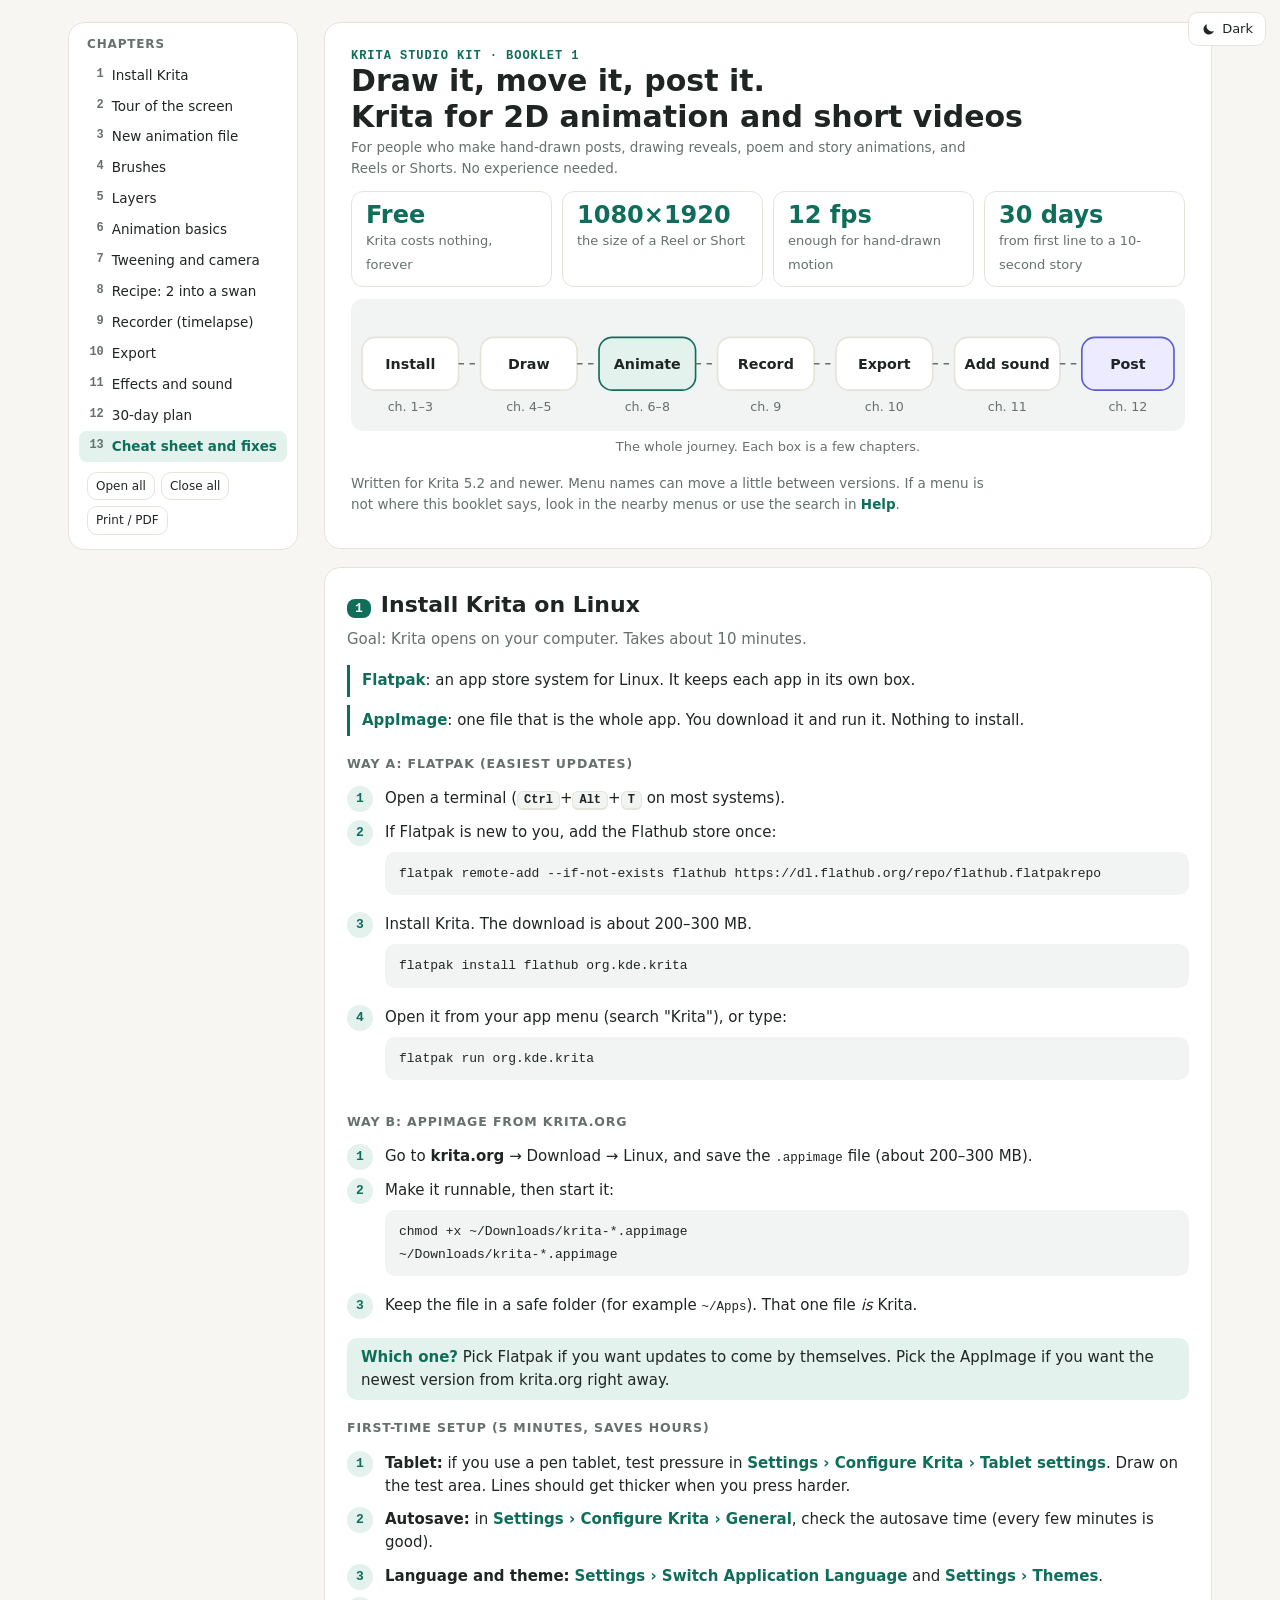
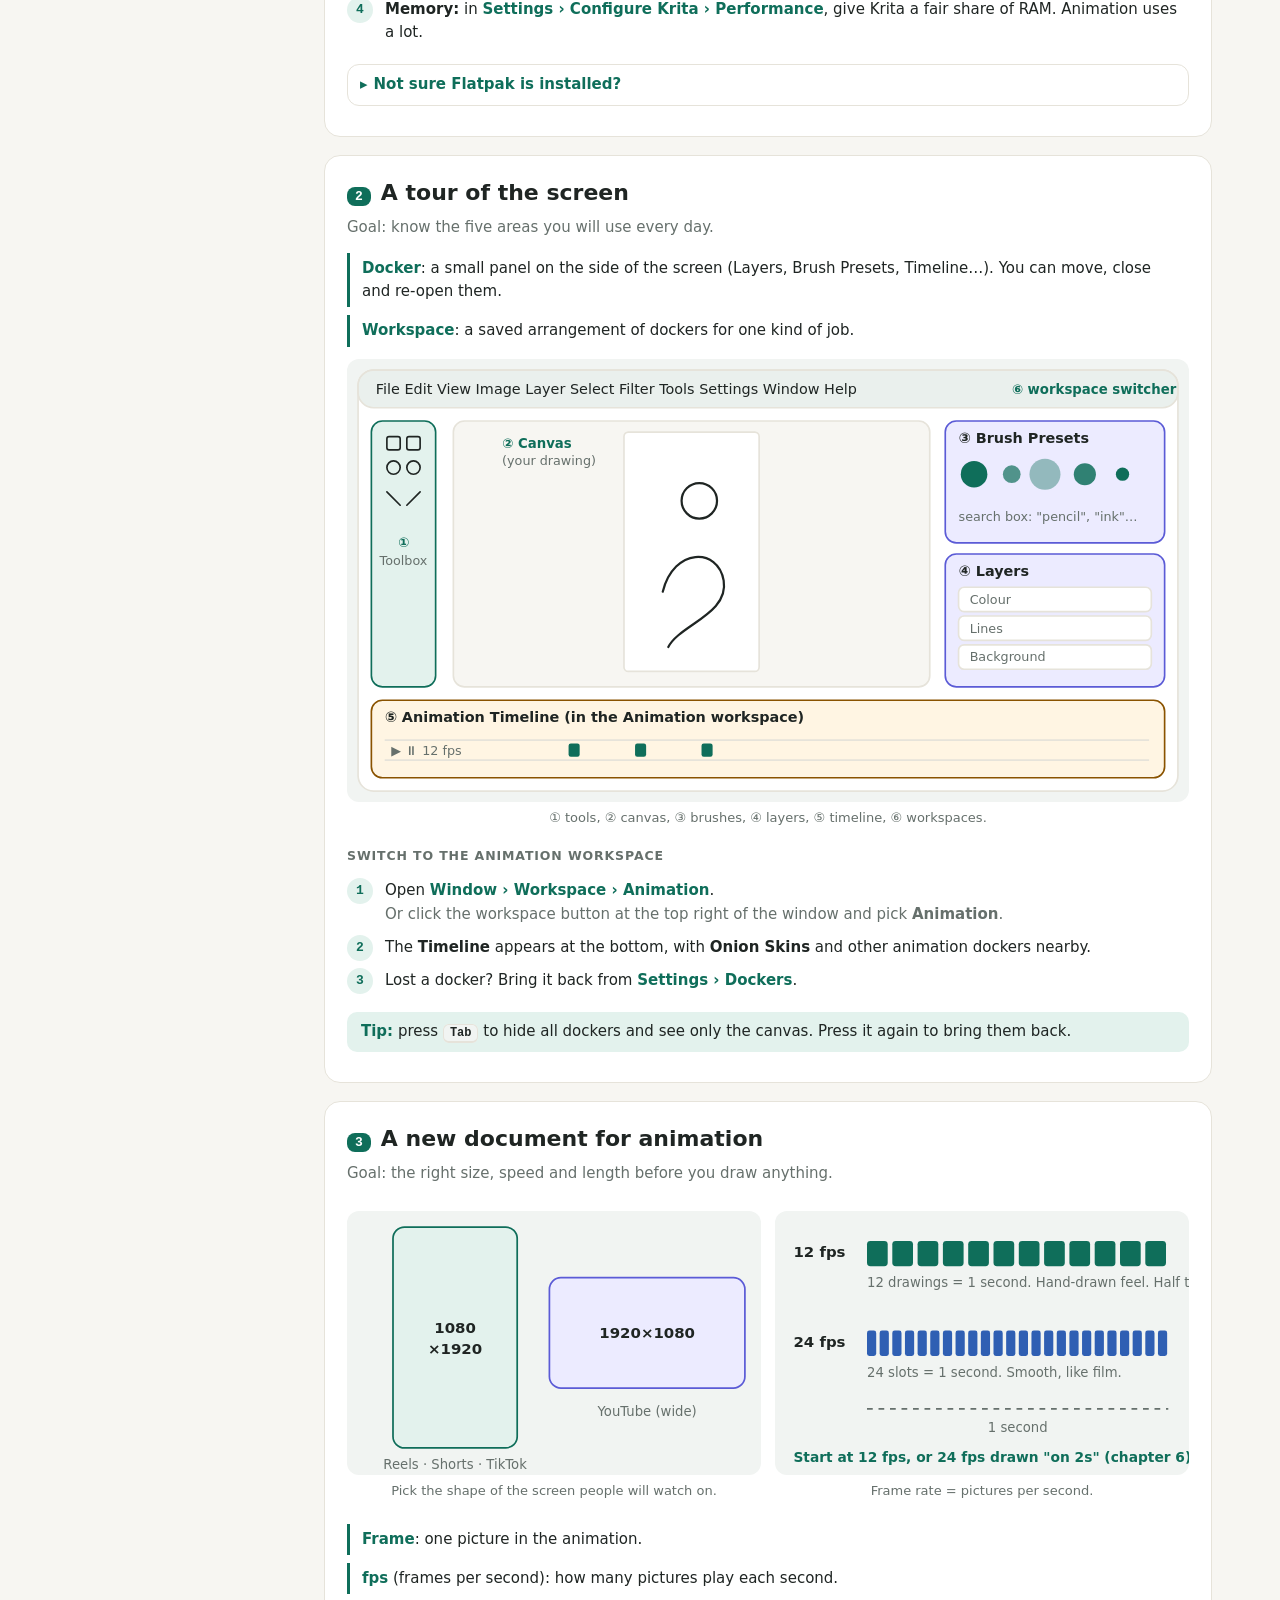
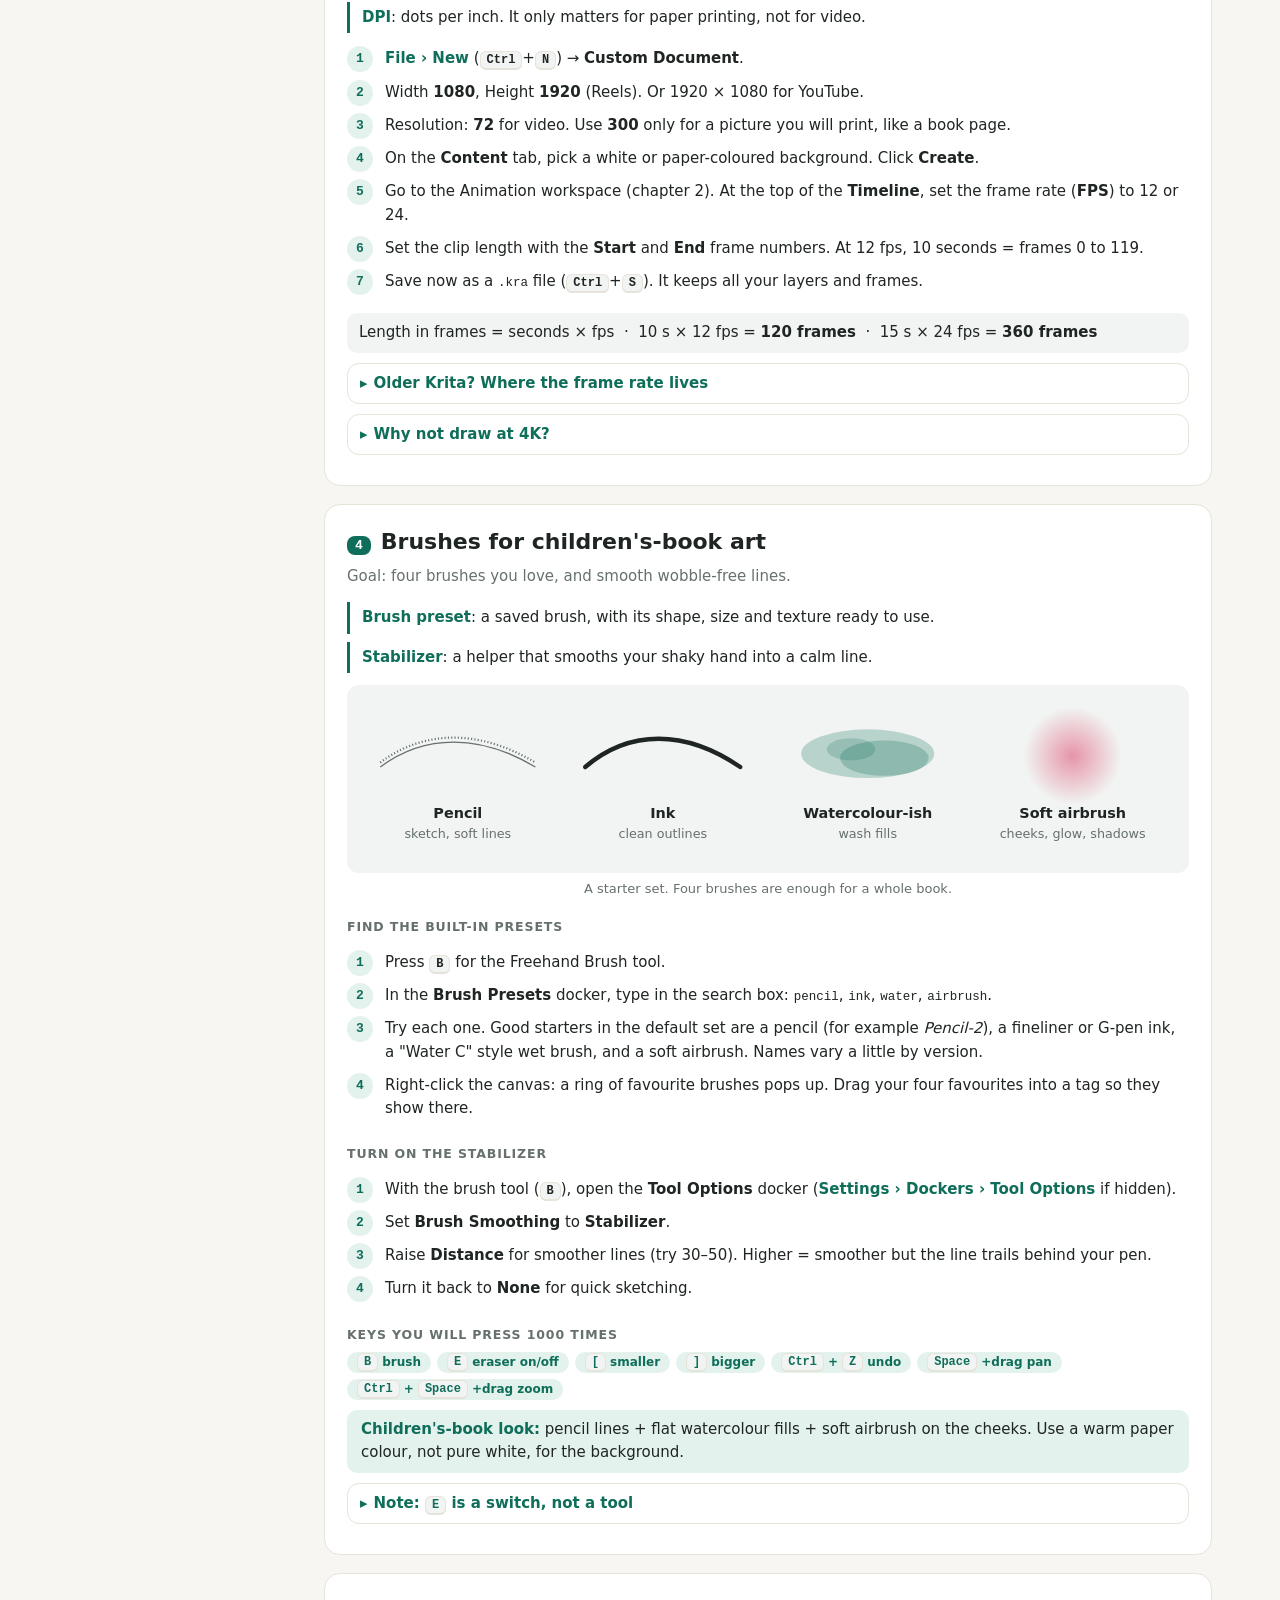
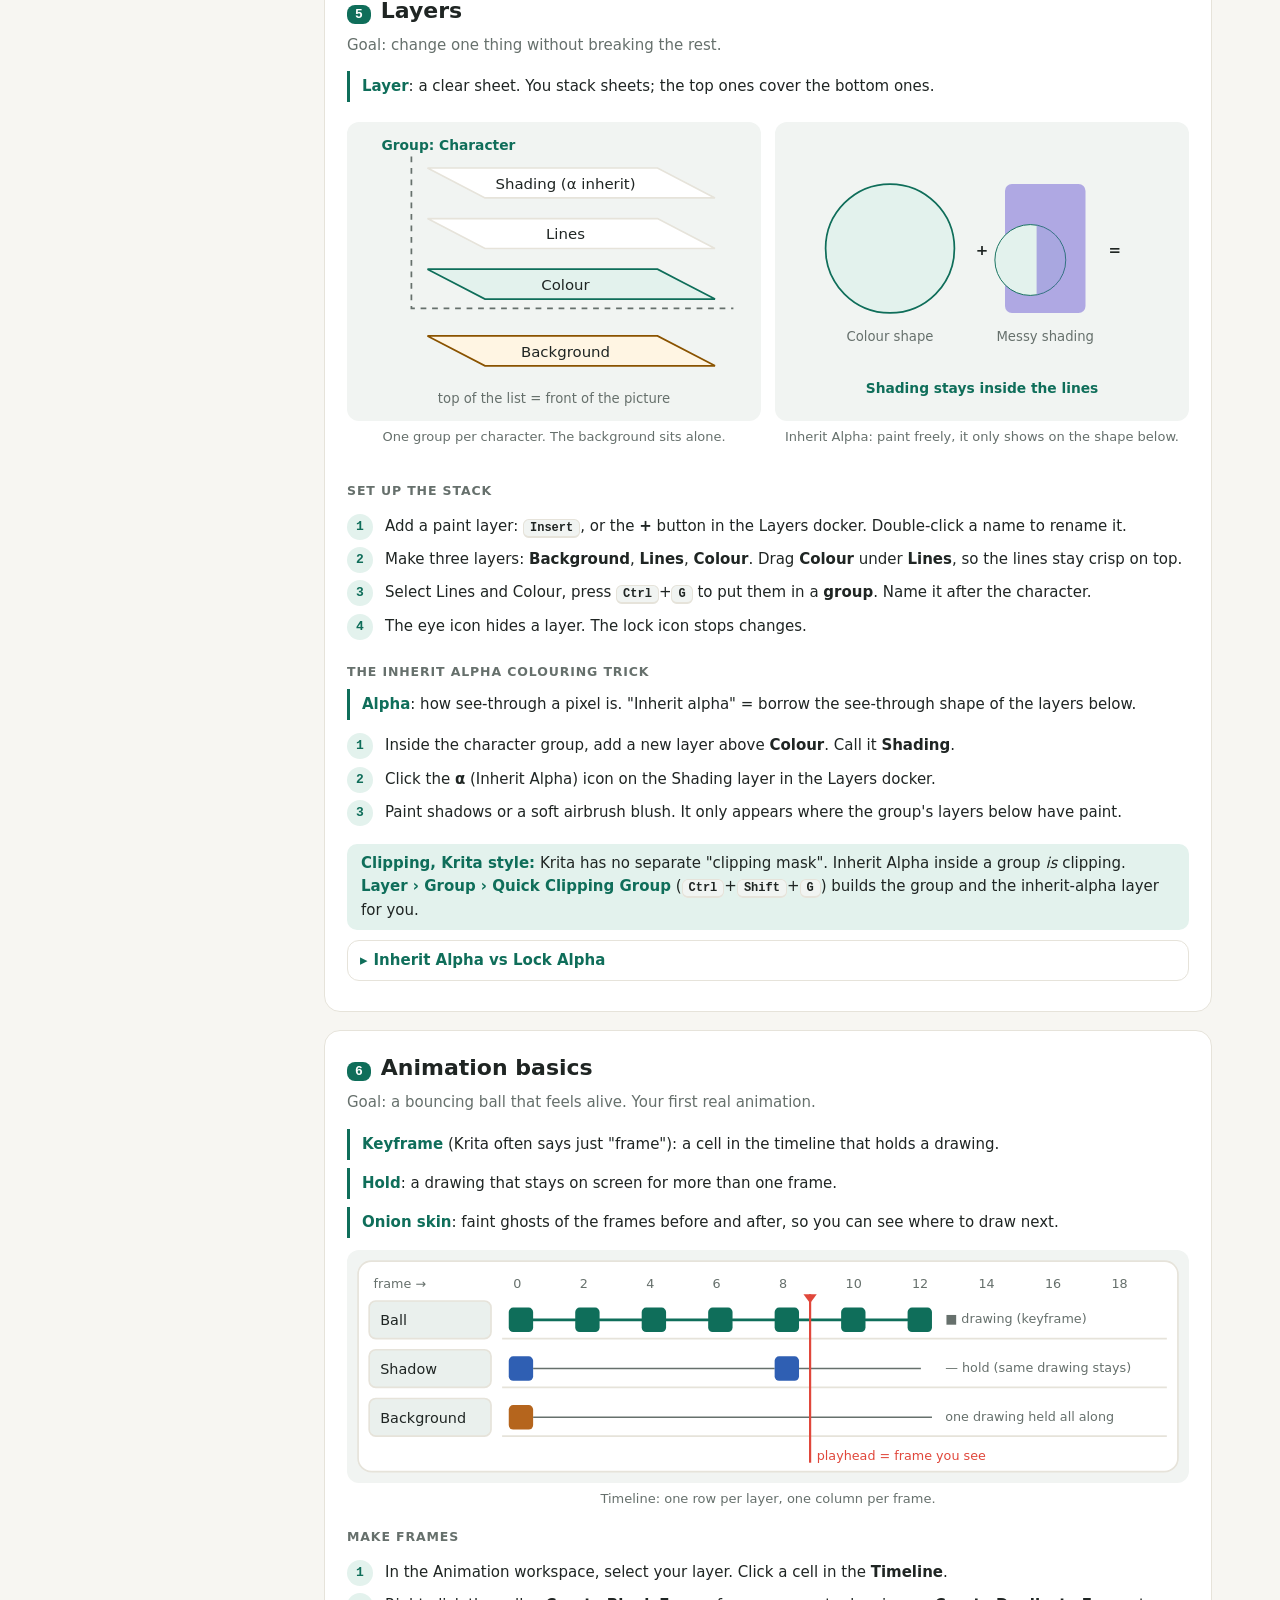
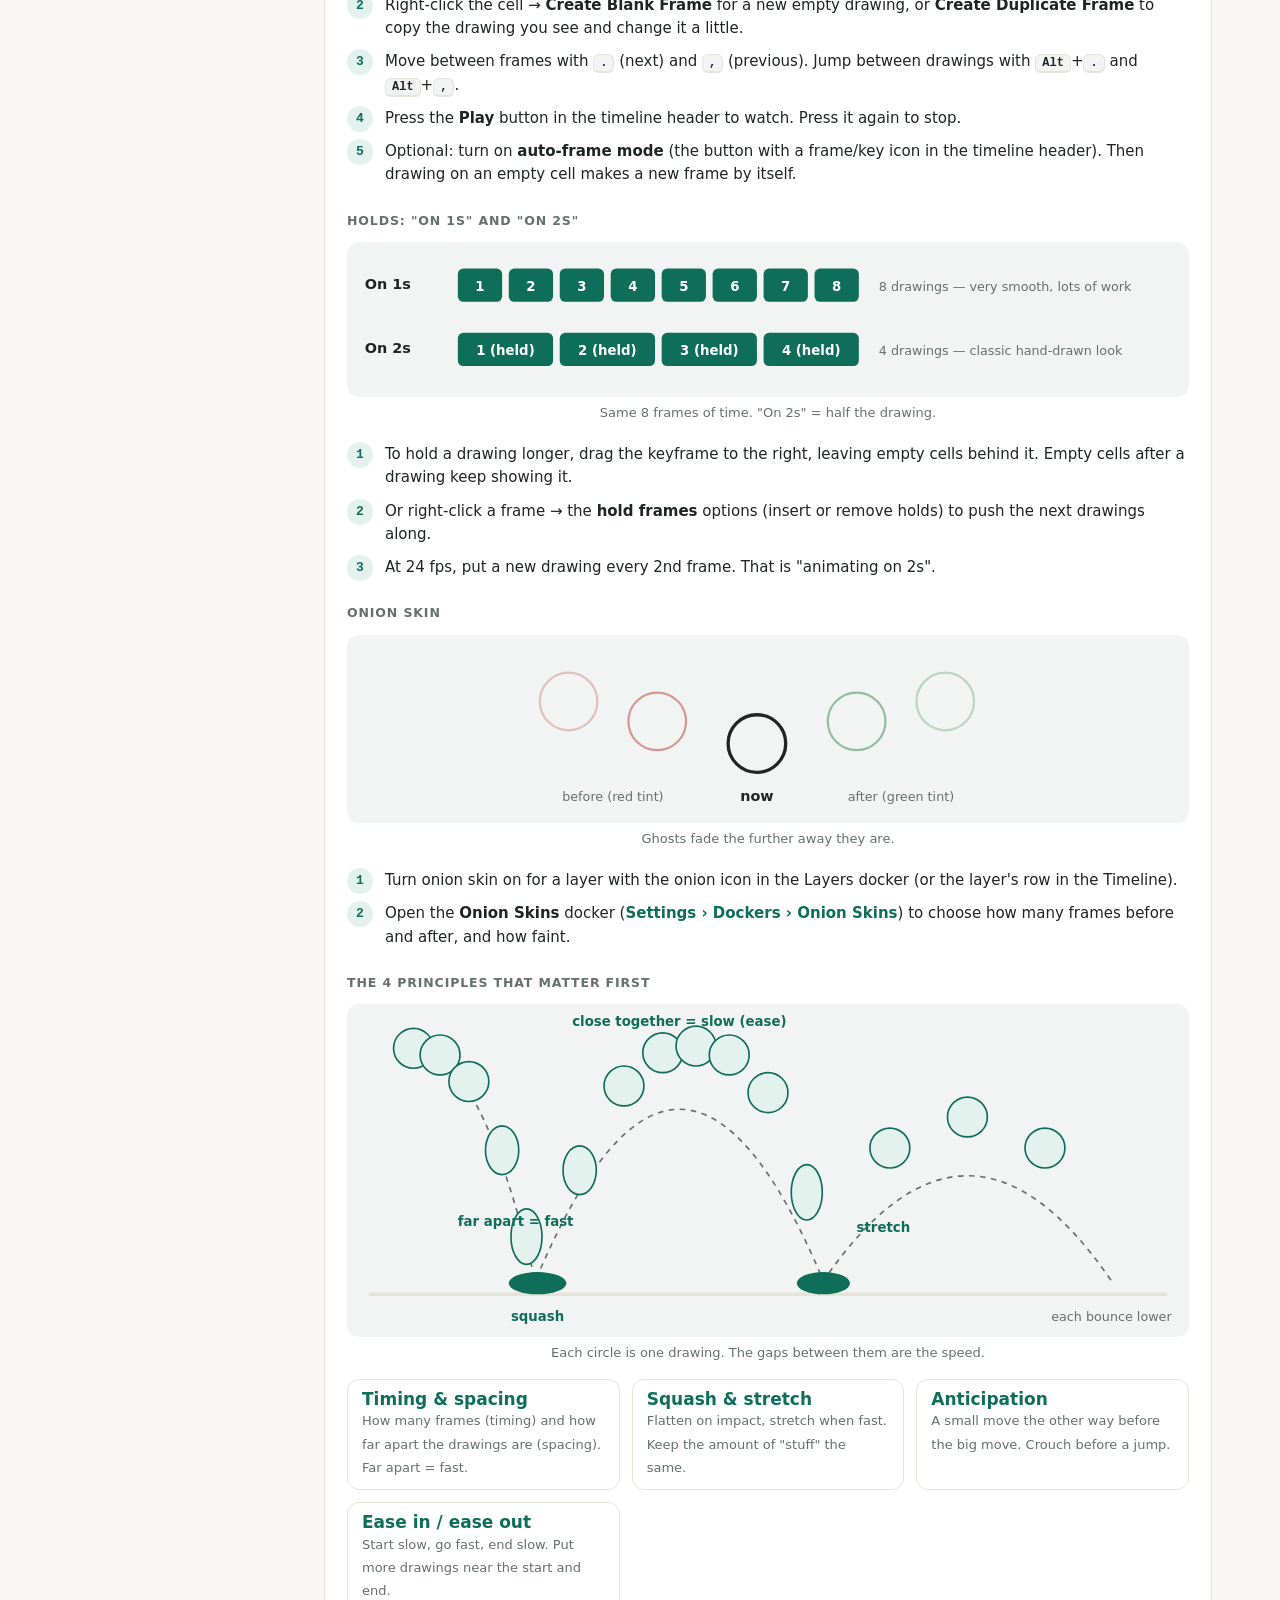
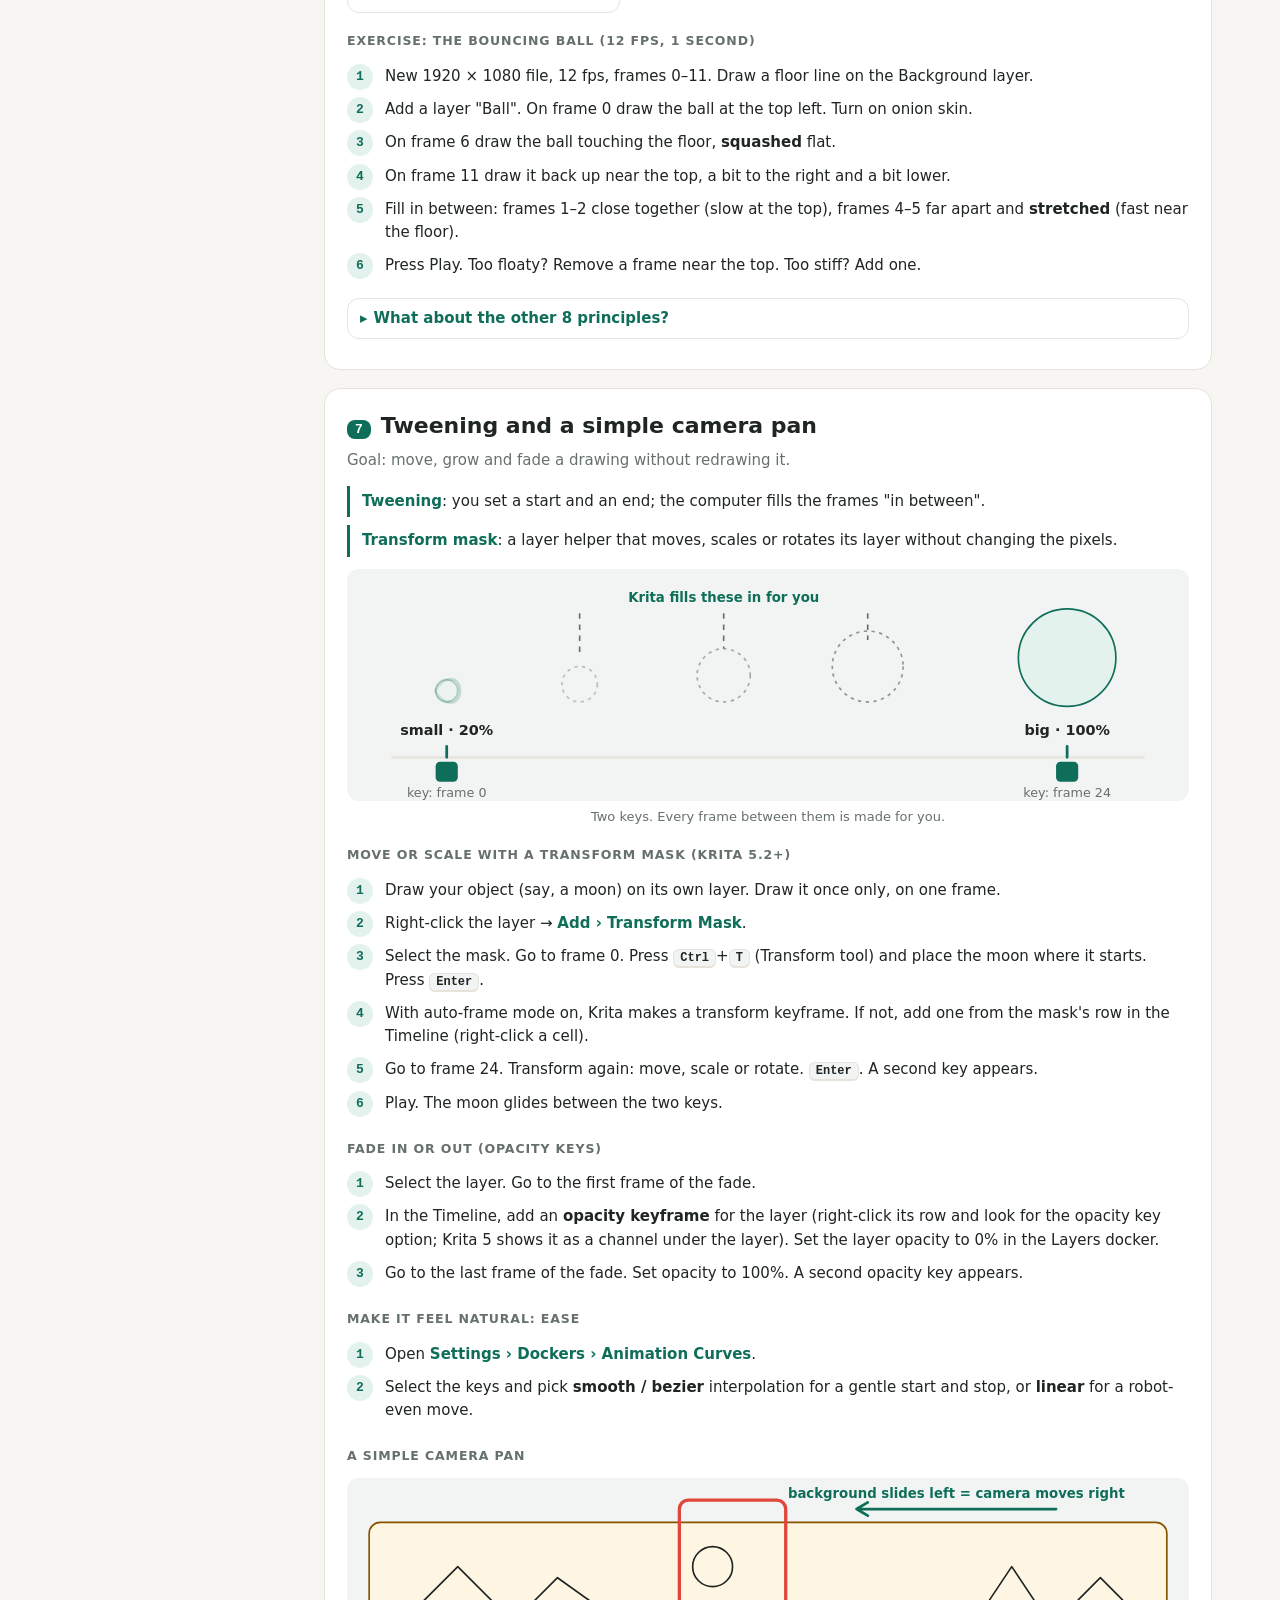
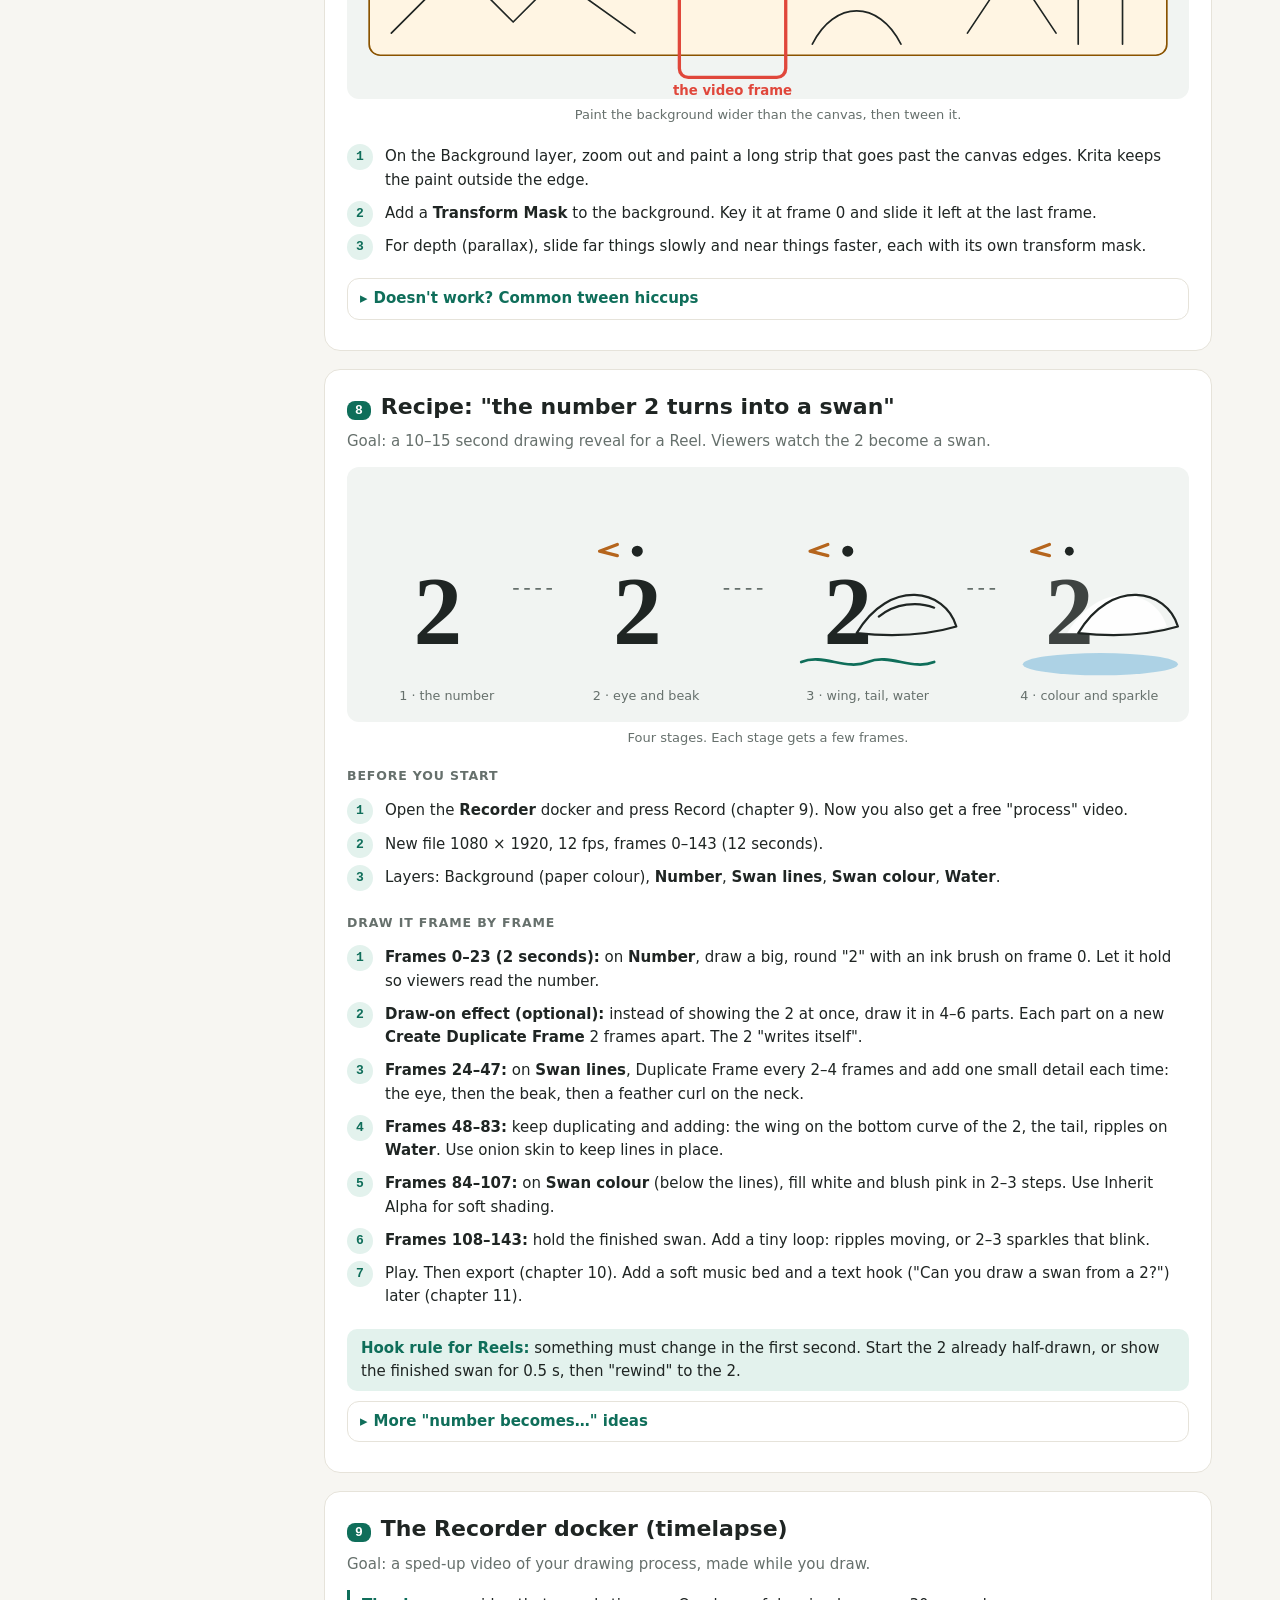
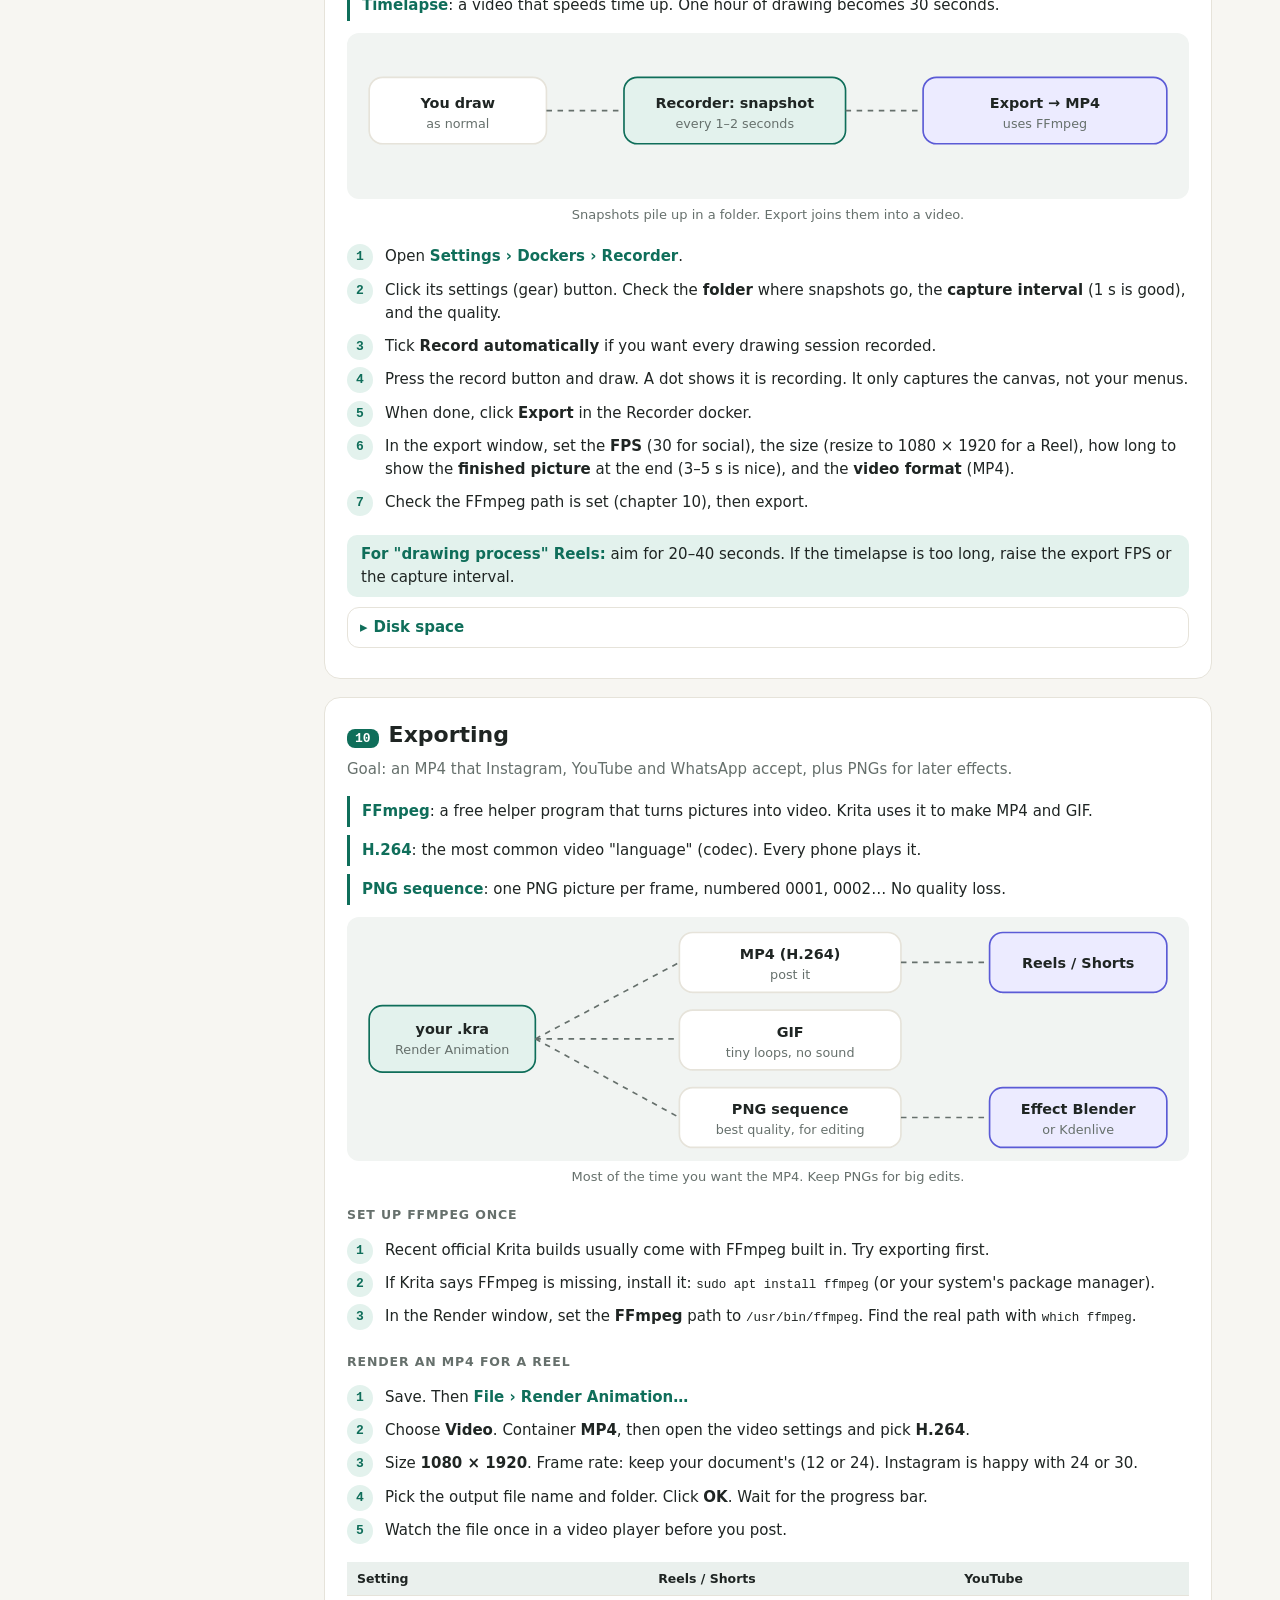
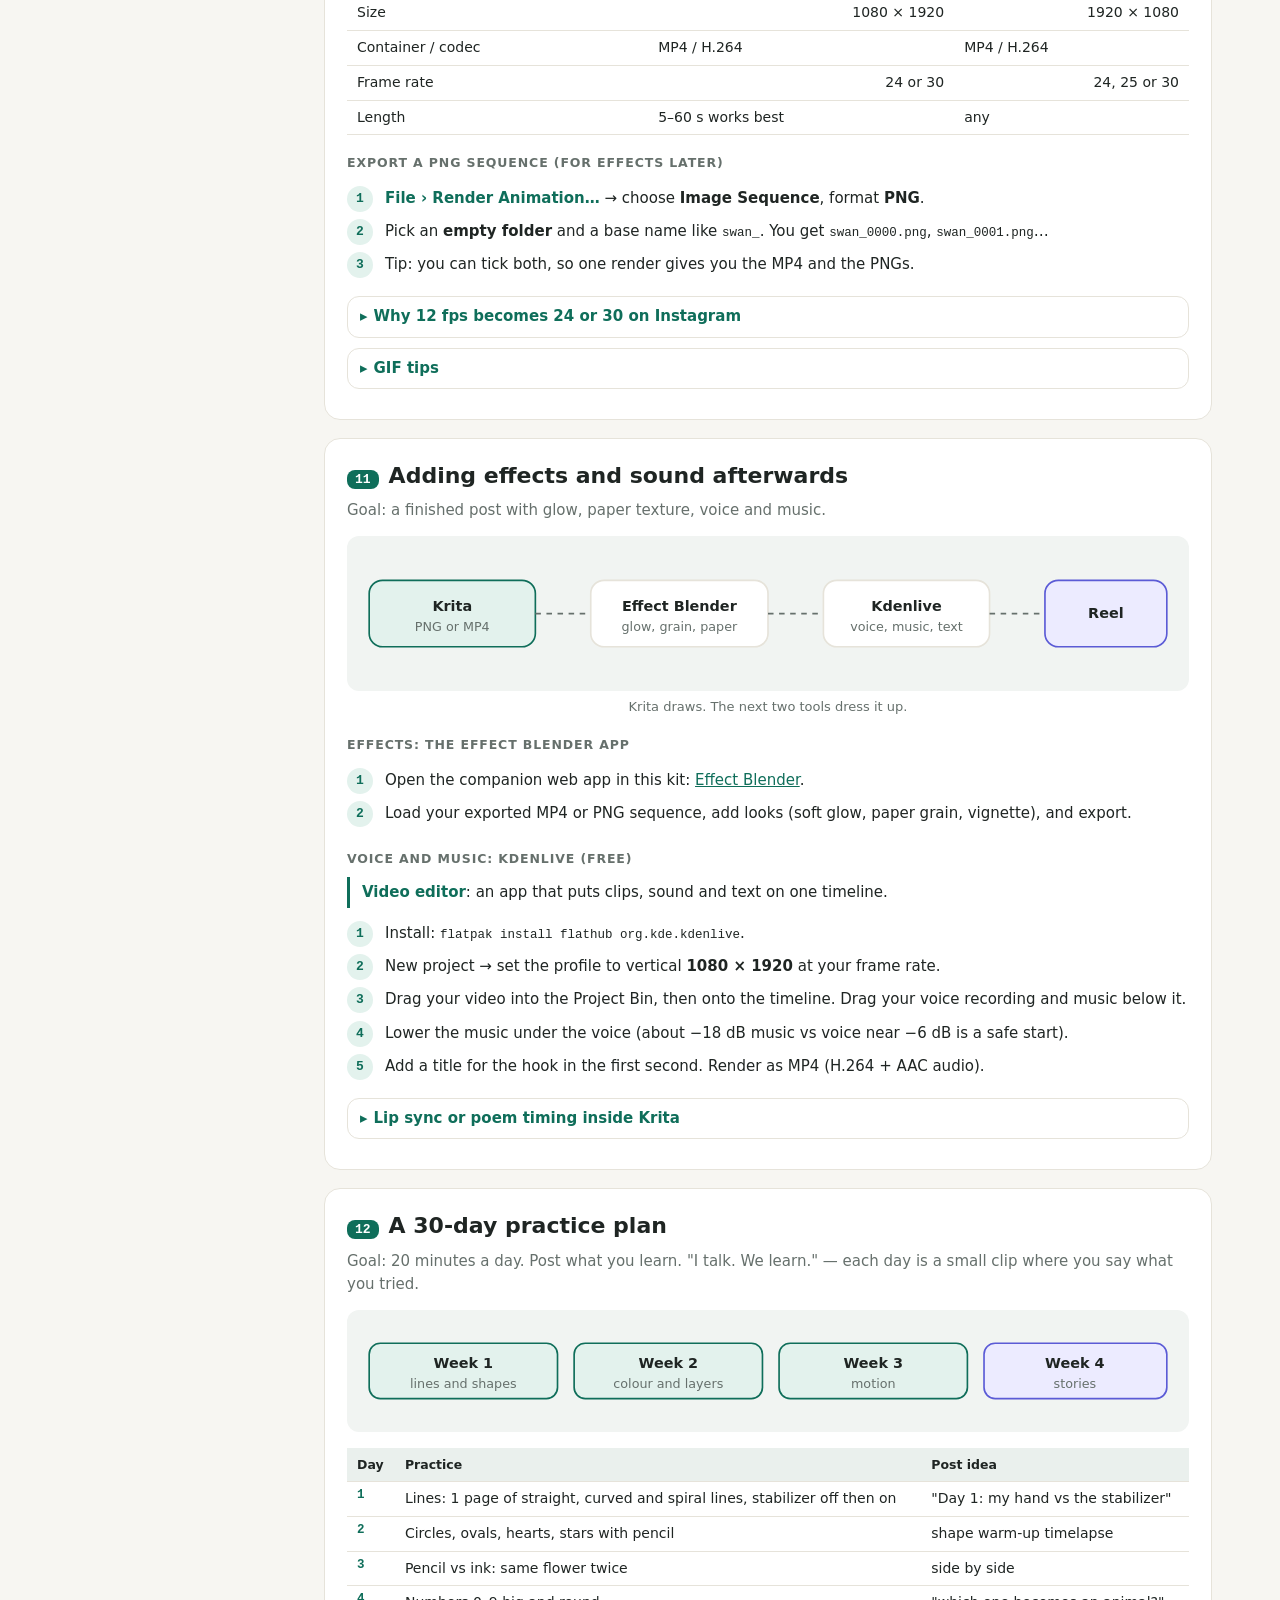
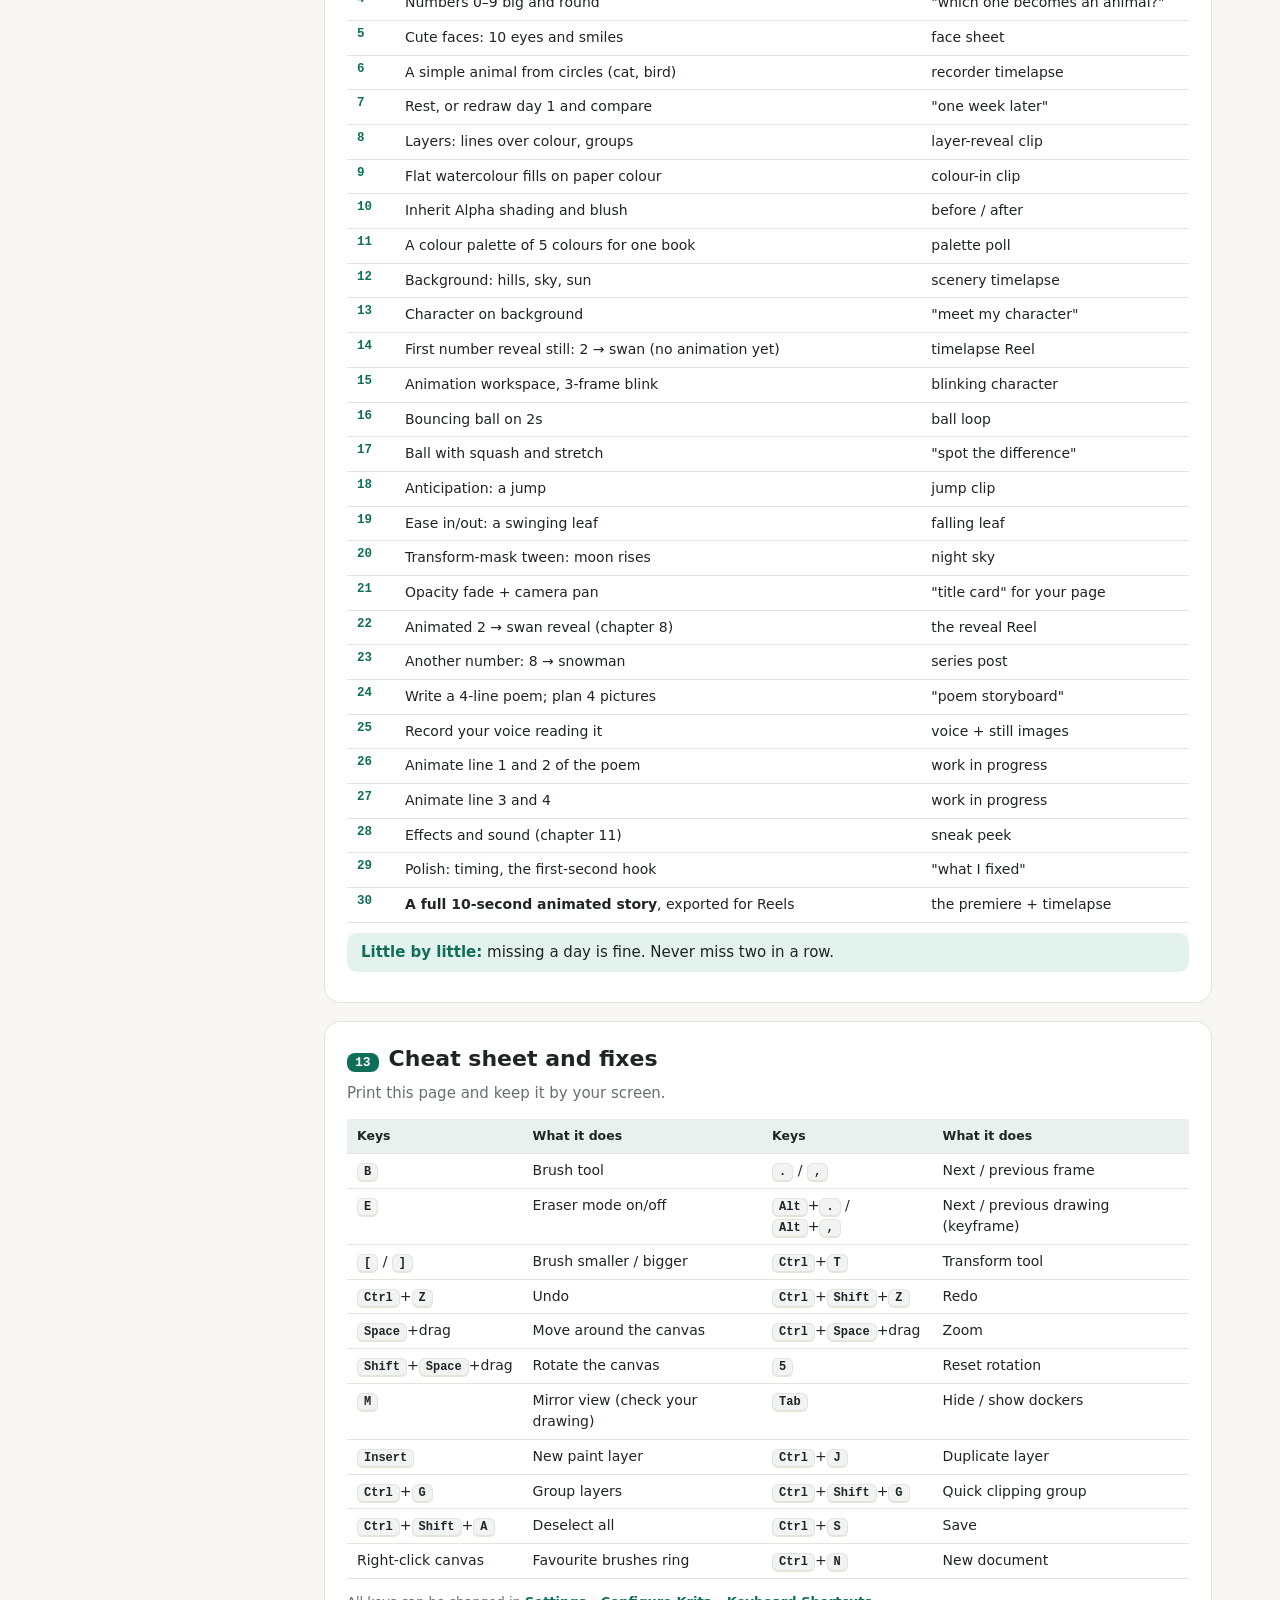
==== booklet/index.html @ 1aee7517 "Krita Studio Kit: animation booklet and Effect Blender app" ====
<!doctype html><html lang="en"><head><meta charset="utf-8">
<meta name="viewport" content="width=device-width,initial-scale=1">
<title>Krita for 2D Animation and Short Videos: a beginner booklet</title>
<meta name="description" content="A plain-words booklet: install Krita on Linux, draw children's-book art, animate, record timelapses and export Reels.">
<script>try{const t=localStorage.getItem('ui-theme');if(t==='light'||t==='dark')document.documentElement.dataset.theme=t}catch(_){}</script>
<style>
/* ui-style theme: light + dark tokens and the shared components.
   Paste it inline into the page's <style> (pages stay one shareable file).
   With no data-theme on <html> it follows the system; data-theme="light"|"dark" overrides.
   Palette = the gibp-step-walkthrough one the user loved (paper, teal, $ blue, ¥ orange). */
:root {
  color-scheme: light dark;
  --bg: light-dark(#f7f6f2, #151817);      --card: light-dark(#fff, #1d2120);
  --soft: light-dark(#f1f4f2, #232927);    --head: light-dark(#eaf0ed, #252c2a);
  --ink: light-dark(#1f2523, #e6eae8);     --mut: light-dark(#66706c, #9aa4a0);
  --line: light-dark(#e6e3da, #2d3331);    --scroll: light-dark(#cdc7bc, #3d3a34);
  --acc: light-dark(#0f6e5a, #56c2a6);     --acc-soft: light-dark(#e3f2ed, #1d3530);
  --on-acc: light-dark(#fff, #0c1f1a);
  --usd: light-dark(#2f5fb3, #7aa2ff);     --jpy: light-dark(#b5651d, #f0a35e);
  --bank: light-dark(#5b5bd6, #a5a5ff);    --bank-soft: light-dark(#ecebff, #26264a);
  --up: light-dark(#1b7a3d, #7bd88f);      --dn: light-dark(#b3261e, #ff8a80);
  --bad-bg: light-dark(#fbe9e7, #3a2220);
  --warn: light-dark(#8a5300, #f0b35a);    --warn-bg: light-dark(#fff5e3, #30261a);
  --r: 16px; --r-in: 10px; --fast: 150ms; --mid: 220ms;
  --mono: ui-monospace, Menlo, Consolas, monospace;
}
:root[data-theme="light"] { color-scheme: light; }
:root[data-theme="dark"] { color-scheme: dark; }

/* base */
* { box-sizing: border-box; }
body { margin: 0; background: var(--bg); color: var(--ink); font: 15px/1.55 system-ui, -apple-system, "Segoe UI", Roboto, sans-serif; }
.wrap { max-width: 1000px; margin: 0 auto; padding: 22px 18px 60px; }
h1 { font-size: 24px; margin: 0; }
h2 { font-size: 20px; margin: 0 0 6px; }
h3 { font-size: 12.5px; text-transform: uppercase; letter-spacing: .07em; color: var(--mut); margin: 18px 0 8px; }
.sub { color: var(--mut); font-size: 13.5px; margin: 2px 0 12px; }
.mut { color: var(--mut); }
a { color: var(--acc); }
code { font: 12.5px var(--mono); }
.num { font-variant-numeric: tabular-nums; white-space: nowrap; }
.usd { color: var(--usd); } .jpy { color: var(--jpy); } .up { color: var(--up); } .dn { color: var(--dn); }
:focus-visible { outline: 2px solid var(--acc); outline-offset: 2px; }

/* scrollbars follow the theme (user, 2026-10-15) */
::-webkit-scrollbar { width: 12px; height: 12px; }
::-webkit-scrollbar-track, ::-webkit-scrollbar-corner { background: transparent; }
::-webkit-scrollbar-thumb { background: var(--scroll); background-clip: padding-box; border: 3px solid transparent; border-radius: 999px; }
@supports not selector(::-webkit-scrollbar) { html { scrollbar-color: var(--scroll) transparent; } }

/* layout: top row, sticky step bar, list-left / detail-right split */
.top { display: flex; gap: 12px; align-items: center; justify-content: space-between; margin-bottom: 12px; }
.bar { position: sticky; top: 0; z-index: 2; background: var(--bg); display: flex; gap: 10px; align-items: center; padding: 8px 0; border-bottom: 1px solid var(--line); }
.split { display: grid; grid-template-columns: 280px 1fr; gap: 18px; align-items: start; }
.item { display: flex; justify-content: space-between; gap: 8px; padding: 6px 10px; border-radius: 8px; cursor: pointer; }
.item:hover { background: var(--soft); }
.item.on { background: var(--acc-soft); color: var(--acc); font-weight: 600; }
@media (max-width: 820px) { .split { grid-template-columns: 1fr; } }

/* cards and number tiles */
.card { background: var(--card); border: 1px solid var(--line); border-radius: var(--r); padding: 20px 22px; }
.card + .card { margin-top: 14px; }
.grid { display: grid; gap: 12px; grid-template-columns: repeat(auto-fill, minmax(240px, 1fr)); }
.tiles { display: grid; gap: 10px; grid-template-columns: repeat(auto-fill, minmax(180px, 1fr)); margin: 12px 0; }
.tile { background: var(--card); border: 1px solid var(--line); border-radius: 12px; padding: 10px 14px; }
.tile b { display: block; font-size: 24px; line-height: 1.15; color: var(--acc); font-variant-numeric: tabular-nums; overflow-wrap: anywhere; }
.tile span { font-size: 13px; color: var(--mut); }

/* buttons, step pills, theme switch */
button, .btn { font: inherit; color: var(--ink); background: var(--card); border: 1px solid var(--line); border-radius: var(--r-in); padding: 6px 12px; cursor: pointer; transition: background var(--fast); }
button:hover, .btn:hover { background: var(--soft); }
button:disabled { opacity: .35; cursor: default; }
.btn.primary { background: var(--acc); border-color: var(--acc); color: var(--on-acc); }
.pill { border: 0; background: none; color: var(--mut); border-radius: 8px; padding: 3px 7px; font: 600 12.5px/1.2 var(--mono); }
.pill.on { background: var(--acc); color: var(--on-acc); }
.theme-toggle { display: inline-flex; align-items: center; gap: 6px; font-size: 13px; }
.theme-toggle svg { width: 15px; height: 15px; }
.theme-toggle.float { position: fixed; top: 12px; right: 14px; z-index: 20; }

/* chips: colour says the family, so no names or numbers are needed */
.chip { display: inline-flex; align-items: center; gap: 4px; border: 1px solid transparent; border-radius: 999px; padding: 0 9px; font-size: 12px; font-weight: 600; background: var(--soft); color: var(--mut); white-space: nowrap; }
.chip.acc { background: var(--acc-soft); color: var(--acc); }
.chip.bank { background: var(--bank-soft); color: var(--bank); }
.chip.warn { background: var(--warn-bg); color: var(--warn); }
.chip.bad { background: var(--bad-bg); color: var(--dn); }
.chip.usd, .chip.jpy, .chip.line { background: none; border-color: currentColor; }
.chip.dashed { background: none; border: 1px dashed currentColor; }

/* rectangular tabs (user, 2026-11-16) */
.tabs { display: flex; gap: 4px; border-bottom: 1px solid var(--line); margin: 12px 0; }
.tab { border: 1px solid var(--line); border-bottom: 0; border-radius: 4px 4px 0 0; background: var(--soft); color: var(--mut); padding: 7px 14px; font-weight: 600; margin-bottom: -1px; }
.tab.on, .tab[aria-selected="true"] { background: var(--card); color: var(--ink); box-shadow: inset 0 2px 0 var(--acc); }

/* tables: header stands apart from the page; amounts right-aligned */
table { width: 100%; border-collapse: collapse; font-size: 14px; }
th { background: var(--head); font-size: 12.5px; font-weight: 600; text-align: left; padding: 7px 10px; border-bottom: 1px solid var(--line); }
td { padding: 6px 10px; border-bottom: 1px solid var(--line); vertical-align: top; }
th.num, td.num { text-align: right; }
tbody tr:hover { background: var(--soft); }

/* depth behind a click */
details { border: 1px solid var(--line); border-radius: 12px; padding: 8px 12px; background: var(--card); }
details + details { margin-top: 8px; }
summary { cursor: pointer; font-weight: 600; color: var(--acc); list-style: none; }
summary::-webkit-details-marker { display: none; }
summary::before { content: "\25B8"; display: inline-block; margin-right: 6px; transition: transform var(--fast); }
details[open] > summary::before { transform: rotate(90deg); }
details[open] > summary { margin-bottom: 8px; }

/* teaching boxes: new word, doubtful, the working, dotted terms, remarks */
.word { border-left: 3px solid var(--acc); padding: 4px 12px; margin: 0 0 12px; }
.word b { color: var(--acc); }
.doubt { background: var(--warn-bg); border-radius: var(--r-in); padding: 8px 14px; }
.doubt > b:first-child { color: var(--warn); }
.math { background: var(--soft); border-radius: var(--r-in); padding: 8px 12px; font-variant-numeric: tabular-nums; }
.term { border-bottom: 1.5px dotted var(--acc); cursor: help; position: relative; }
.term[data-tip]:hover::after, .term[data-tip]:focus::after { content: attr(data-tip); position: absolute; left: 0; top: calc(100% + 6px); z-index: 30; width: max-content; max-width: 280px; background: var(--ink); color: var(--bg); border-radius: 8px; padding: 6px 9px; font-size: 13px; font-weight: 400; }
textarea, input, select { font: inherit; color: var(--ink); background: var(--soft); border: 1px solid var(--line); border-radius: 8px; padding: 6px 8px; }

/* flows: boxes joined by dashed links; a check (an `if`) is its own amber box */
.flow { display: flex; align-items: center; overflow-x: auto; padding: 6px 0; }
.node { background: var(--card); border: 1px solid var(--line); border-radius: 12px; padding: 8px 12px; text-align: center; min-width: 110px; }
.node small { display: block; color: var(--mut); font-size: 12px; }
.node.on { border-color: var(--acc); box-shadow: 0 0 0 3px var(--acc-soft); }
.node.check { border: 1.5px dashed var(--warn); background: var(--warn-bg); }
.link { flex: 1; min-width: 36px; height: 2px; background: repeating-linear-gradient(90deg, var(--line) 0 6px, transparent 6px 11px); }
.link.on { background: repeating-linear-gradient(90deg, var(--acc) 0 6px, transparent 6px 11px); background-size: 22px 2px; }
.live::before { content: ""; display: inline-block; width: 8px; height: 8px; margin-right: 6px; border-radius: 50%; background: currentColor; }

/* motion only where it explains something, never for people who asked for less */
@media (prefers-reduced-motion: no-preference) {
  .reveal { animation: ui-in var(--mid) ease both; }
  .link.on { animation: ui-run .9s linear infinite; }
  .live::before { animation: ui-pulse 1.2s ease-in-out infinite; }
}
@keyframes ui-in { from { opacity: 0; transform: translateY(8px); } }
@keyframes ui-run { to { background-position: 22px 0; } }
@keyframes ui-pulse { 50% { opacity: .25; } }


/* ---------- booklet-only rules ---------- */
html { scroll-behavior: smooth; scroll-padding-top: 16px; }
@media (prefers-reduced-motion: reduce) { html { scroll-behavior: auto; } }
.wrap { max-width: 1180px; }
.book { display: grid; grid-template-columns: 230px minmax(0, 1fr); gap: 26px; align-items: start; }
.toc { position: sticky; top: 14px; max-height: calc(100vh - 28px); overflow-y: auto; background: var(--card); border: 1px solid var(--line); border-radius: var(--r); padding: 12px 10px; font-size: 13.5px; }
.toc b { display: block; font-size: 12px; text-transform: uppercase; letter-spacing: .07em; color: var(--mut); padding: 0 8px 6px; }
.toc ol { list-style: none; margin: 0; padding: 0; counter-reset: c; }
.toc li { counter-increment: c; }
.toc a { display: flex; gap: 8px; padding: 5px 8px; border-radius: 8px; color: var(--ink); text-decoration: none; }
.toc a::before { content: counter(c); font: 600 12px/1.6 var(--mono); color: var(--mut); min-width: 1.4em; text-align: right; }
.toc a:hover { background: var(--soft); }
.toc a.on { background: var(--acc-soft); color: var(--acc); font-weight: 600; }
.toc .tools { display: flex; gap: 6px; padding: 10px 8px 2px; flex-wrap: wrap; }
.toc .tools button { font-size: 12px; padding: 4px 8px; }
@media (max-width: 860px) {
  .book { grid-template-columns: 1fr; }
  .toc { position: static; max-height: none; }
  .toc ol { columns: 2; }
}
main > section { margin-bottom: 18px; scroll-margin-top: 14px; }
.hero { padding: 26px 26px 20px; }
.hero h1 { font-size: 30px; line-height: 1.2; }
.hero p { max-width: 640px; }
.kicker { font: 600 12px var(--mono); color: var(--acc); letter-spacing: .08em; text-transform: uppercase; }
section.card h2 { display: flex; align-items: baseline; gap: 10px; font-size: 22px; }
section.card h2 .n { font: 600 13px var(--mono); color: var(--on-acc); background: var(--acc); border-radius: 8px; padding: 2px 8px; }
.goal { color: var(--mut); margin: 0 0 14px; }
ol.steps { counter-reset: s; list-style: none; padding: 0; margin: 10px 0 14px; }
ol.steps > li { counter-increment: s; position: relative; padding: 4px 0 6px 38px; }
ol.steps > li::before { content: counter(s); position: absolute; left: 0; top: 3px; width: 26px; height: 26px; border-radius: 50%; background: var(--acc-soft); color: var(--acc); font: 700 13px/26px var(--mono); text-align: center; }
kbd { font: 600 12px var(--mono); background: var(--soft); border: 1px solid var(--line); border-bottom-width: 2px; border-radius: 6px; padding: 1px 6px; white-space: nowrap; }
.menu { font-weight: 600; color: var(--acc); white-space: nowrap; }
pre { background: var(--soft); border-radius: var(--r-in); padding: 10px 14px; overflow-x: auto; margin: 8px 0; }
pre code { font-size: 13px; }
figure { margin: 12px 0 16px; }
figure svg { width: 100%; height: auto; display: block; background: var(--soft); border-radius: 12px; }
figcaption { font-size: 13px; color: var(--mut); margin-top: 6px; text-align: center; }
.two { display: grid; grid-template-columns: 1fr 1fr; gap: 14px; }
@media (max-width: 700px) { .two { grid-template-columns: 1fr; } }
.tip { background: var(--acc-soft); border-radius: var(--r-in); padding: 8px 14px; margin: 10px 0; }
.tip > b:first-child { color: var(--acc); }
.word { margin: 6px 0 8px; }
details { margin: 10px 0; }
.chips { display: flex; flex-wrap: wrap; gap: 6px; margin: 8px 0; }
table.cheat td:first-child { white-space: nowrap; }
.plan td:first-child { font: 600 12.5px var(--mono); white-space: nowrap; color: var(--acc); }
.week { font-weight: 700; }

/* svg drawing classes (presentation attributes cannot read CSS variables, classes can) */
.sv-ink { stroke: var(--ink); fill: none; stroke-width: 2; stroke-linecap: round; stroke-linejoin: round; }
.sv-mut { stroke: var(--mut); fill: none; stroke-width: 1.5; }
.sv-line { stroke: var(--line); fill: none; stroke-width: 1.5; }
.sv-acc { stroke: var(--acc); fill: none; stroke-width: 2.5; stroke-linecap: round; stroke-linejoin: round; }
.sv-dash { stroke: var(--mut); fill: none; stroke-width: 1.5; stroke-dasharray: 5 5; }
.sv-card { fill: var(--card); stroke: var(--line); stroke-width: 1.5; }
.sv-head { fill: var(--head); stroke: var(--line); stroke-width: 1.5; }
.sv-accfill { fill: var(--acc); }
.sv-accsoft { fill: var(--acc-soft); stroke: var(--acc); stroke-width: 1.5; }
.sv-bank { fill: var(--bank-soft); stroke: var(--bank); stroke-width: 1.5; }
.sv-warn { fill: var(--warn-bg); stroke: var(--warn); stroke-width: 1.5; }
.sv-jpy { fill: var(--jpy); }
.sv-usd { fill: var(--usd); }
.sv-red { fill: var(--dn); }
.sv-ghost1 { fill: none; stroke: var(--dn); stroke-width: 2; opacity: .45; }
.sv-ghost2 { fill: none; stroke: var(--up); stroke-width: 2; opacity: .45; }
.sv-t { fill: var(--ink); font: 13px system-ui, sans-serif; }
.sv-ts { fill: var(--mut); font: 11.5px system-ui, sans-serif; }
.sv-tb { fill: var(--ink); font: 600 13px system-ui, sans-serif; }
.sv-ta { fill: var(--acc); font: 600 12px system-ui, sans-serif; }
.sv-on { fill: var(--on-acc); font: 600 12px system-ui, sans-serif; }
.sv-big { fill: var(--ink); font: 700 88px Georgia, serif; }

/* print: a clean booklet / PDF */
@media print {
  :root { color-scheme: light; }
  body { background: #fff; color: #000; font-size: 11pt; }
  .toc, .theme-toggle, .noprint { display: none !important; }
  .book { display: block; }
  .wrap { max-width: none; padding: 0; }
  .card { border: 0; padding: 0; }
  main > section { break-before: page; }
  main > section.hero { break-before: auto; }
  figure, table, pre, .tip, .doubt, details { break-inside: avoid; }
  details { border: 1px solid #ccc; }
  details > summary::before { display: none; }
  a { color: #000; text-decoration: none; }
  figure svg { background: #f4f4f4; }
  @page { size: A4; margin: 16mm 14mm; }
}
</style></head>
<body>
<div class="wrap">
<div class="book">

<nav class="toc" aria-label="Chapters">
  <b>Chapters</b>
  <ol>
    <li><a href="#c1">Install Krita</a></li>
    <li><a href="#c2">Tour of the screen</a></li>
    <li><a href="#c3">New animation file</a></li>
    <li><a href="#c4">Brushes</a></li>
    <li><a href="#c5">Layers</a></li>
    <li><a href="#c6">Animation basics</a></li>
    <li><a href="#c7">Tweening and camera</a></li>
    <li><a href="#c8">Recipe: 2 into a swan</a></li>
    <li><a href="#c9">Recorder (timelapse)</a></li>
    <li><a href="#c10">Export</a></li>
    <li><a href="#c11">Effects and sound</a></li>
    <li><a href="#c12">30-day plan</a></li>
    <li><a href="#c13">Cheat sheet and fixes</a></li>
  </ol>
  <div class="tools noprint">
    <button type="button" id="openAll">Open all</button>
    <button type="button" id="closeAll">Close all</button>
    <button type="button" onclick="window.print()">Print / PDF</button>
  </div>
</nav>

<main>

<!-- ================= HERO ================= -->
<section class="card hero">
  <div class="kicker">Krita Studio Kit · Booklet 1</div>
  <h1>Draw it, move it, post it.<br>Krita for 2D animation and short videos</h1>
  <p class="sub">For people who make hand-drawn posts, drawing reveals, poem and story animations, and Reels or Shorts. No experience needed.</p>
  <div class="tiles">
    <div class="tile"><b>Free</b><span>Krita costs nothing, forever</span></div>
    <div class="tile"><b>1080×1920</b><span>the size of a Reel or Short</span></div>
    <div class="tile"><b>12 fps</b><span>enough for hand-drawn motion</span></div>
    <div class="tile"><b>30 days</b><span>from first line to a 10-second story</span></div>
  </div>
  <figure>
    <svg viewBox="0 0 760 120" role="img" aria-label="The journey: install, draw, animate, record, export, add sound, post">
      <g>
        <rect class="sv-card" x="10" y="35" width="88" height="48" rx="12"/><text class="sv-tb" x="54" y="64" text-anchor="middle">Install</text>
        <rect class="sv-card" x="118" y="35" width="88" height="48" rx="12"/><text class="sv-tb" x="162" y="64" text-anchor="middle">Draw</text>
        <rect class="sv-accsoft" x="226" y="35" width="88" height="48" rx="12"/><text class="sv-tb" x="270" y="64" text-anchor="middle">Animate</text>
        <rect class="sv-card" x="334" y="35" width="88" height="48" rx="12"/><text class="sv-tb" x="378" y="64" text-anchor="middle">Record</text>
        <rect class="sv-card" x="442" y="35" width="88" height="48" rx="12"/><text class="sv-tb" x="486" y="64" text-anchor="middle">Export</text>
        <rect class="sv-card" x="550" y="35" width="96" height="48" rx="12"/><text class="sv-tb" x="598" y="64" text-anchor="middle">Add sound</text>
        <rect class="sv-bank" x="666" y="35" width="84" height="48" rx="12"/><text class="sv-tb" x="708" y="64" text-anchor="middle">Post</text>
      </g>
      <g class="sv-dash"><path d="M98 59h20M206 59h20M314 59h20M422 59h20M530 59h20M646 59h20"/></g>
      <text class="sv-ts" x="54" y="102" text-anchor="middle">ch. 1–3</text><text class="sv-ts" x="162" y="102" text-anchor="middle">ch. 4–5</text>
      <text class="sv-ts" x="270" y="102" text-anchor="middle">ch. 6–8</text><text class="sv-ts" x="378" y="102" text-anchor="middle">ch. 9</text>
      <text class="sv-ts" x="486" y="102" text-anchor="middle">ch. 10</text><text class="sv-ts" x="598" y="102" text-anchor="middle">ch. 11</text>
      <text class="sv-ts" x="708" y="102" text-anchor="middle">ch. 12</text>
    </svg>
    <figcaption>The whole journey. Each box is a few chapters.</figcaption>
  </figure>
  <p class="mut" style="font-size:13.5px">Written for Krita 5.2 and newer. Menu names can move a little between versions. If a menu is not where this booklet says, look in the nearby menus or use the search in <span class="menu">Help</span>.</p>
</section>

<!-- ================= 1 INSTALL ================= -->
<section class="card" id="c1">
  <h2><span class="n">1</span>Install Krita on Linux</h2>
  <p class="goal">Goal: Krita opens on your computer. Takes about 10 minutes.</p>
  <div class="word"><b>Flatpak</b>: an app store system for Linux. It keeps each app in its own box.</div>
  <div class="word"><b>AppImage</b>: one file that is the whole app. You download it and run it. Nothing to install.</div>

  <h3>Way A: Flatpak (easiest updates)</h3>
  <ol class="steps">
    <li>Open a terminal (<kbd>Ctrl</kbd>+<kbd>Alt</kbd>+<kbd>T</kbd> on most systems).</li>
    <li>If Flatpak is new to you, add the Flathub store once:
      <pre><code>flatpak remote-add --if-not-exists flathub https://dl.flathub.org/repo/flathub.flatpakrepo</code></pre></li>
    <li>Install Krita. The download is about 200–300 MB.
      <pre><code>flatpak install flathub org.kde.krita</code></pre></li>
    <li>Open it from your app menu (search "Krita"), or type:
      <pre><code>flatpak run org.kde.krita</code></pre></li>
  </ol>

  <h3>Way B: AppImage from krita.org</h3>
  <ol class="steps">
    <li>Go to <b>krita.org</b> → Download → Linux, and save the <code>.appimage</code> file (about 200–300 MB).</li>
    <li>Make it runnable, then start it:
      <pre><code>chmod +x ~/Downloads/krita-*.appimage
~/Downloads/krita-*.appimage</code></pre></li>
    <li>Keep the file in a safe folder (for example <code>~/Apps</code>). That one file <i>is</i> Krita.</li>
  </ol>

  <div class="tip"><b>Which one?</b> Pick Flatpak if you want updates to come by themselves. Pick the AppImage if you want the newest version from krita.org right away.</div>

  <h3>First-time setup (5 minutes, saves hours)</h3>
  <ol class="steps">
    <li><b>Tablet:</b> if you use a pen tablet, test pressure in <span class="menu">Settings › Configure Krita › Tablet settings</span>. Draw on the test area. Lines should get thicker when you press harder.</li>
    <li><b>Autosave:</b> in <span class="menu">Settings › Configure Krita › General</span>, check the autosave time (every few minutes is good).</li>
    <li><b>Language and theme:</b> <span class="menu">Settings › Switch Application Language</span> and <span class="menu">Settings › Themes</span>.</li>
    <li><b>Memory:</b> in <span class="menu">Settings › Configure Krita › Performance</span>, give Krita a fair share of RAM. Animation uses a lot.</li>
  </ol>
  <details><summary>Not sure Flatpak is installed?</summary>
    <p>Type <code>flatpak --version</code>. If you see a number, it is there. If not, on Ubuntu-like systems run <code>sudo apt install flatpak</code>, then log out and in again. Your distribution's docs have the exact steps.</p>
  </details>
</section>

<!-- ================= 2 TOUR ================= -->
<section class="card" id="c2">
  <h2><span class="n">2</span>A tour of the screen</h2>
  <p class="goal">Goal: know the five areas you will use every day.</p>
  <div class="word"><b>Docker</b>: a small panel on the side of the screen (Layers, Brush Presets, Timeline…). You can move, close and re-open them.</div>
  <div class="word"><b>Workspace</b>: a saved arrangement of dockers for one kind of job.</div>
  <figure>
    <svg viewBox="0 0 760 400" role="img" aria-label="Krita screen: menu bar on top, toolbox on the left, canvas in the middle, brush presets and layers on the right, timeline at the bottom">
      <rect class="sv-card" x="10" y="10" width="740" height="380" rx="14"/>
      <rect class="sv-head" x="10" y="10" width="740" height="34" rx="14"/>
      <text class="sv-t" x="26" y="32">File  Edit  View  Image  Layer  Select  Filter  Tools  Settings  Window  Help</text>
      <text class="sv-ta" x="600" y="32">⑥ workspace switcher</text>
      <rect class="sv-accsoft" x="22" y="56" width="58" height="240" rx="10"/>
      <g class="sv-ink" style="stroke-width:1.5"><rect x="36" y="70" width="12" height="12" rx="2"/><rect x="54" y="70" width="12" height="12" rx="2"/><circle cx="42" cy="98" r="6"/><circle cx="60" cy="98" r="6"/><path d="M36 120l12 12M54 132l12-12"/></g>
      <text class="sv-ta" x="51" y="170" text-anchor="middle">①</text><text class="sv-ts" x="51" y="186" text-anchor="middle">Toolbox</text>
      <rect class="sv-line" x="96" y="56" width="430" height="240" rx="10" style="fill:var(--bg)"/>
      <rect class="sv-card" x="250" y="66" width="122" height="216" rx="4"/>
      <path class="sv-ink" d="M285 210c10-40 50-40 55-10s-40 40-50 60"/><circle class="sv-ink" cx="318" cy="128" r="16"/>
      <text class="sv-ta" x="311" y="300" text-anchor="middle"></text>
      <text class="sv-ta" x="140" y="80">② Canvas</text><text class="sv-ts" x="140" y="96">(your drawing)</text>
      <rect class="sv-bank" x="540" y="56" width="198" height="110" rx="10"/>
      <text class="sv-tb" x="552" y="76">③ Brush Presets</text>
      <g><circle class="sv-accfill" cx="566" cy="104" r="12"/><circle class="sv-accfill" cx="600" cy="104" r="8" opacity=".7"/><circle class="sv-accfill" cx="630" cy="104" r="14" opacity=".4"/><circle class="sv-accfill" cx="666" cy="104" r="10" opacity=".85"/><circle class="sv-accfill" cx="700" cy="104" r="6"/></g>
      <text class="sv-ts" x="552" y="146">search box: "pencil", "ink"…</text>
      <rect class="sv-bank" x="540" y="176" width="198" height="120" rx="10"/>
      <text class="sv-tb" x="552" y="196">④ Layers</text>
      <rect class="sv-card" x="552" y="206" width="174" height="22" rx="5"/><text class="sv-ts" x="562" y="221">Colour</text>
      <rect class="sv-card" x="552" y="232" width="174" height="22" rx="5"/><text class="sv-ts" x="562" y="247">Lines</text>
      <rect class="sv-card" x="552" y="258" width="174" height="22" rx="5"/><text class="sv-ts" x="562" y="273">Background</text>
      <rect class="sv-warn" x="22" y="308" width="716" height="70" rx="10"/>
      <text class="sv-tb" x="34" y="328">⑤ Animation Timeline (in the Animation workspace)</text>
      <g class="sv-line">
        <path d="M34 344h690M34 362h690"/>
      </g>
      <g><rect class="sv-accfill" x="200" y="347" width="10" height="12" rx="2"/><rect class="sv-accfill" x="260" y="347" width="10" height="12" rx="2"/><rect class="sv-accfill" x="320" y="347" width="10" height="12" rx="2"/></g>
      <text class="sv-ts" x="40" y="357">▶ ⏸  12 fps</text>
    </svg>
    <figcaption>① tools, ② canvas, ③ brushes, ④ layers, ⑤ timeline, ⑥ workspaces.</figcaption>
  </figure>
  <h3>Switch to the Animation workspace</h3>
  <ol class="steps">
    <li>Open <span class="menu">Window › Workspace › Animation</span>.<br><span class="mut">Or click the workspace button at the top right of the window and pick <b>Animation</b>.</span></li>
    <li>The <b>Timeline</b> appears at the bottom, with <b>Onion Skins</b> and other animation dockers nearby.</li>
    <li>Lost a docker? Bring it back from <span class="menu">Settings › Dockers</span>.</li>
  </ol>
  <div class="tip"><b>Tip:</b> press <kbd>Tab</kbd> to hide all dockers and see only the canvas. Press it again to bring them back.</div>
</section>

<!-- ================= 3 NEW DOC ================= -->
<section class="card" id="c3">
  <h2><span class="n">3</span>A new document for animation</h2>
  <p class="goal">Goal: the right size, speed and length before you draw anything.</p>
  <div class="two">
    <figure>
      <svg viewBox="0 0 360 230" role="img" aria-label="Canvas sizes: vertical 1080 by 1920 for Reels and Shorts; horizontal 1920 by 1080 for YouTube">
        <rect class="sv-accsoft" x="40" y="14" width="108" height="192" rx="10"/>
        <text class="sv-tb" x="94" y="106" text-anchor="middle">1080</text><text class="sv-tb" x="94" y="124" text-anchor="middle">×1920</text>
        <text class="sv-ts" x="94" y="224" text-anchor="middle">Reels · Shorts · TikTok</text>
        <rect class="sv-bank" x="176" y="58" width="170" height="96" rx="10"/>
        <text class="sv-tb" x="261" y="110" text-anchor="middle">1920×1080</text>
        <text class="sv-ts" x="261" y="178" text-anchor="middle">YouTube (wide)</text>
      </svg>
      <figcaption>Pick the shape of the screen people will watch on.</figcaption>
    </figure>
    <figure>
      <svg viewBox="0 0 360 230" role="img" aria-label="12 frames per second versus 24 frames per second over one second">
        <text class="sv-tb" x="16" y="40">12 fps</text>
        <g class="sv-accfill">
          <rect x="80" y="26" width="18" height="22" rx="3"/><rect x="102" y="26" width="18" height="22" rx="3"/><rect x="124" y="26" width="18" height="22" rx="3"/><rect x="146" y="26" width="18" height="22" rx="3"/><rect x="168" y="26" width="18" height="22" rx="3"/><rect x="190" y="26" width="18" height="22" rx="3"/><rect x="212" y="26" width="18" height="22" rx="3"/><rect x="234" y="26" width="18" height="22" rx="3"/><rect x="256" y="26" width="18" height="22" rx="3"/><rect x="278" y="26" width="18" height="22" rx="3"/><rect x="300" y="26" width="18" height="22" rx="3"/><rect x="322" y="26" width="18" height="22" rx="3"/>
        </g>
        <text class="sv-ts" x="80" y="66">12 drawings = 1 second. Hand-drawn feel. Half the work.</text>
        <text class="sv-tb" x="16" y="118">24 fps</text>
        <g class="sv-usd">
          <rect x="80" y="104" width="8" height="22" rx="2"/><rect x="91" y="104" width="8" height="22" rx="2"/><rect x="102" y="104" width="8" height="22" rx="2"/><rect x="113" y="104" width="8" height="22" rx="2"/><rect x="124" y="104" width="8" height="22" rx="2"/><rect x="135" y="104" width="8" height="22" rx="2"/><rect x="146" y="104" width="8" height="22" rx="2"/><rect x="157" y="104" width="8" height="22" rx="2"/><rect x="168" y="104" width="8" height="22" rx="2"/><rect x="179" y="104" width="8" height="22" rx="2"/><rect x="190" y="104" width="8" height="22" rx="2"/><rect x="201" y="104" width="8" height="22" rx="2"/><rect x="212" y="104" width="8" height="22" rx="2"/><rect x="223" y="104" width="8" height="22" rx="2"/><rect x="234" y="104" width="8" height="22" rx="2"/><rect x="245" y="104" width="8" height="22" rx="2"/><rect x="256" y="104" width="8" height="22" rx="2"/><rect x="267" y="104" width="8" height="22" rx="2"/><rect x="278" y="104" width="8" height="22" rx="2"/><rect x="289" y="104" width="8" height="22" rx="2"/><rect x="300" y="104" width="8" height="22" rx="2"/><rect x="311" y="104" width="8" height="22" rx="2"/><rect x="322" y="104" width="8" height="22" rx="2"/><rect x="333" y="104" width="8" height="22" rx="2"/>
        </g>
        <text class="sv-ts" x="80" y="144">24 slots = 1 second. Smooth, like film.</text>
        <path class="sv-dash" d="M80 172h262"/><text class="sv-ts" x="211" y="192" text-anchor="middle">1 second</text>
        <text class="sv-ta" x="16" y="218">Start at 12 fps, or 24 fps drawn "on 2s" (chapter 6).</text>
      </svg>
      <figcaption>Frame rate = pictures per second.</figcaption>
    </figure>
  </div>
  <div class="word"><b>Frame</b>: one picture in the animation.</div>
  <div class="word"><b>fps</b> (frames per second): how many pictures play each second.</div>
  <div class="word"><b>DPI</b>: dots per inch. It only matters for paper printing, not for video.</div>
  <ol class="steps">
    <li><span class="menu">File › New</span> (<kbd>Ctrl</kbd>+<kbd>N</kbd>) → <b>Custom Document</b>.</li>
    <li>Width <b>1080</b>, Height <b>1920</b> (Reels). Or 1920 × 1080 for YouTube.</li>
    <li>Resolution: <b>72</b> for video. Use <b>300</b> only for a picture you will print, like a book page.</li>
    <li>On the <b>Content</b> tab, pick a white or paper-coloured background. Click <b>Create</b>.</li>
    <li>Go to the Animation workspace (chapter 2). At the top of the <b>Timeline</b>, set the frame rate (<b>FPS</b>) to 12 or 24.</li>
    <li>Set the clip length with the <b>Start</b> and <b>End</b> frame numbers. At 12 fps, 10 seconds = frames 0 to 119.</li>
    <li>Save now as a <code>.kra</code> file (<kbd>Ctrl</kbd>+<kbd>S</kbd>). It keeps all your layers and frames.</li>
  </ol>
  <div class="math">Length in frames = seconds × fps &nbsp;·&nbsp; 10 s × 12 fps = <b>120 frames</b> &nbsp;·&nbsp; 15 s × 24 fps = <b>360 frames</b></div>
  <details><summary>Older Krita? Where the frame rate lives</summary>
    <p>In Krita 5.2 the playback buttons, FPS and Start/End sit in the header of the Timeline docker. In older versions they were in a separate <b>Animation</b> docker (<span class="menu">Settings › Dockers › Animation</span>). Same settings, different place.</p>
  </details>
  <details><summary>Why not draw at 4K?</summary>
    <p>Every frame is a full picture in memory. A 4K canvas with 120 frames and 5 layers can fill your RAM and make playback stutter. 1080 × 1920 is what Instagram and YouTube Shorts show anyway.</p>
  </details>
</section>

<!-- ================= 4 BRUSHES ================= -->
<section class="card" id="c4">
  <h2><span class="n">4</span>Brushes for children's-book art</h2>
  <p class="goal">Goal: four brushes you love, and smooth wobble-free lines.</p>
  <div class="word"><b>Brush preset</b>: a saved brush, with its shape, size and texture ready to use.</div>
  <div class="word"><b>Stabilizer</b>: a helper that smooths your shaky hand into a calm line.</div>
  <figure>
    <svg viewBox="0 0 760 170" role="img" aria-label="Four strokes: pencil, ink, watercolour, soft airbrush">
      <path class="sv-mut" d="M30 70c40-30 90-30 140 0" style="stroke-width:2;stroke-dasharray:1 2"/>
      <path class="sv-mut" d="M30 74c40-30 90-30 140 0" style="stroke-width:1.2"/>
      <text class="sv-tb" x="100" y="120" text-anchor="middle">Pencil</text><text class="sv-ts" x="100" y="138" text-anchor="middle">sketch, soft lines</text>
      <path class="sv-ink" d="M215 74c40-34 90-34 140 0" style="stroke-width:4"/>
      <text class="sv-tb" x="285" y="120" text-anchor="middle">Ink</text><text class="sv-ts" x="285" y="138" text-anchor="middle">clean outlines</text>
      <ellipse class="sv-accfill" cx="470" cy="62" rx="60" ry="22" opacity=".25"/><ellipse class="sv-accfill" cx="485" cy="66" rx="40" ry="16" opacity=".25"/><ellipse class="sv-accfill" cx="455" cy="58" rx="22" ry="10" opacity=".2"/>
      <text class="sv-tb" x="470" y="120" text-anchor="middle">Watercolour-ish</text><text class="sv-ts" x="470" y="138" text-anchor="middle">wash fills</text>
      <defs><radialGradient id="air"><stop offset="0" stop-color="#e58aa0" stop-opacity=".9"/><stop offset="1" stop-color="#e58aa0" stop-opacity="0"/></radialGradient></defs>
      <circle cx="655" cy="64" r="44" fill="url(#air)"/>
      <text class="sv-tb" x="655" y="120" text-anchor="middle">Soft airbrush</text><text class="sv-ts" x="655" y="138" text-anchor="middle">cheeks, glow, shadows</text>
    </svg>
    <figcaption>A starter set. Four brushes are enough for a whole book.</figcaption>
  </figure>
  <h3>Find the built-in presets</h3>
  <ol class="steps">
    <li>Press <kbd>B</kbd> for the Freehand Brush tool.</li>
    <li>In the <b>Brush Presets</b> docker, type in the search box: <code>pencil</code>, <code>ink</code>, <code>water</code>, <code>airbrush</code>.</li>
    <li>Try each one. Good starters in the default set are a pencil (for example <i>Pencil-2</i>), a fineliner or G-pen ink, a "Water C" style wet brush, and a soft airbrush. Names vary a little by version.</li>
    <li>Right-click the canvas: a ring of favourite brushes pops up. Drag your four favourites into a tag so they show there.</li>
  </ol>
  <h3>Turn on the stabilizer</h3>
  <ol class="steps">
    <li>With the brush tool (<kbd>B</kbd>), open the <b>Tool Options</b> docker (<span class="menu">Settings › Dockers › Tool Options</span> if hidden).</li>
    <li>Set <b>Brush Smoothing</b> to <b>Stabilizer</b>.</li>
    <li>Raise <b>Distance</b> for smoother lines (try 30–50). Higher = smoother but the line trails behind your pen.</li>
    <li>Turn it back to <b>None</b> for quick sketching.</li>
  </ol>
  <h3>Keys you will press 1000 times</h3>
  <div class="chips"><span class="chip acc"><kbd>B</kbd> brush</span><span class="chip acc"><kbd>E</kbd> eraser on/off</span><span class="chip acc"><kbd>[</kbd> smaller</span><span class="chip acc"><kbd>]</kbd> bigger</span><span class="chip acc"><kbd>Ctrl</kbd>+<kbd>Z</kbd> undo</span><span class="chip acc"><kbd>Space</kbd>+drag pan</span><span class="chip acc"><kbd>Ctrl</kbd>+<kbd>Space</kbd>+drag zoom</span></div>
  <div class="tip"><b>Children's-book look:</b> pencil lines + flat watercolour fills + soft airbrush on the cheeks. Use a warm paper colour, not pure white, for the background.</div>
  <details><summary>Note: <kbd>E</kbd> is a switch, not a tool</summary>
    <p>Pressing <kbd>E</kbd> turns the <i>current brush</i> into an eraser of the same shape. Press it again to paint. If your brush "won't paint", check you did not leave eraser mode on.</p>
  </details>
</section>

<!-- ================= 5 LAYERS ================= -->
<section class="card" id="c5">
  <h2><span class="n">5</span>Layers</h2>
  <p class="goal">Goal: change one thing without breaking the rest.</p>
  <div class="word"><b>Layer</b>: a clear sheet. You stack sheets; the top ones cover the bottom ones.</div>
  <div class="two">
    <figure>
      <svg viewBox="0 0 360 260" role="img" aria-label="Layer stack: a group called Character containing Shading with inherit alpha, Lines and Colour, above a Background layer">
        <g transform="translate(0,0)">
          <path class="sv-card" d="M70 40l200 0 50 26-200 0z"/><text class="sv-t" x="190" y="58" text-anchor="middle">Shading (α inherit)</text>
          <path class="sv-card" d="M70 84l200 0 50 26-200 0z"/><text class="sv-t" x="190" y="102" text-anchor="middle">Lines</text>
          <path class="sv-accsoft" d="M70 128l200 0 50 26-200 0z"/><text class="sv-t" x="190" y="146" text-anchor="middle">Colour</text>
          <path class="sv-warn" d="M70 186l200 0 50 26-200 0z"/><text class="sv-t" x="190" y="204" text-anchor="middle">Background</text>
          <path class="sv-dash" d="M56 30v132h280"/><text class="sv-ta" x="30" y="24">Group: Character</text>
          <text class="sv-ts" x="180" y="244" text-anchor="middle">top of the list = front of the picture</text>
        </g>
      </svg>
      <figcaption>One group per character. The background sits alone.</figcaption>
    </figure>
    <figure>
      <svg viewBox="0 0 360 260" role="img" aria-label="Inherit alpha: shading paint only shows inside the colour shape below">
        <circle class="sv-accsoft" cx="100" cy="110" r="56"/>
        <text class="sv-ts" x="100" y="190" text-anchor="middle">Colour shape</text>
        <text class="sv-tb" x="180" y="116" text-anchor="middle">+</text>
        <rect x="200" y="54" width="70" height="112" fill="#7a6ad8" opacity=".55" rx="6"/>
        <text class="sv-ts" x="235" y="190" text-anchor="middle">Messy shading</text>
        <text class="sv-tb" x="290" y="116">=</text>
        <defs><clipPath id="clipc"><circle cx="100" cy="110" r="56"/></clipPath></defs>
        <g transform="translate(0,0)">
          <g transform="translate(222,120) scale(.55) translate(-100,-110)">
            <circle class="sv-accsoft" cx="100" cy="110" r="56"/>
            <rect x="110" y="40" width="70" height="140" fill="#7a6ad8" opacity=".55" clip-path="url(#clipc)"/>
          </g>
        </g>
        <text class="sv-ta" x="180" y="236" text-anchor="middle">Shading stays inside the lines</text>
      </svg>
      <figcaption>Inherit Alpha: paint freely, it only shows on the shape below.</figcaption>
    </figure>
  </div>
  <h3>Set up the stack</h3>
  <ol class="steps">
    <li>Add a paint layer: <kbd>Insert</kbd>, or the <b>+</b> button in the Layers docker. Double-click a name to rename it.</li>
    <li>Make three layers: <b>Background</b>, <b>Lines</b>, <b>Colour</b>. Drag <b>Colour</b> under <b>Lines</b>, so the lines stay crisp on top.</li>
    <li>Select Lines and Colour, press <kbd>Ctrl</kbd>+<kbd>G</kbd> to put them in a <b>group</b>. Name it after the character.</li>
    <li>The eye icon hides a layer. The lock icon stops changes.</li>
  </ol>
  <h3>The Inherit Alpha colouring trick</h3>
  <div class="word"><b>Alpha</b>: how see-through a pixel is. "Inherit alpha" = borrow the see-through shape of the layers below.</div>
  <ol class="steps">
    <li>Inside the character group, add a new layer above <b>Colour</b>. Call it <b>Shading</b>.</li>
    <li>Click the <b>α</b> (Inherit Alpha) icon on the Shading layer in the Layers docker.</li>
    <li>Paint shadows or a soft airbrush blush. It only appears where the group's layers below have paint.</li>
  </ol>
  <div class="tip"><b>Clipping, Krita style:</b> Krita has no separate "clipping mask". Inherit Alpha inside a group <i>is</i> clipping. <span class="menu">Layer › Group › Quick Clipping Group</span> (<kbd>Ctrl</kbd>+<kbd>Shift</kbd>+<kbd>G</kbd>) builds the group and the inherit-alpha layer for you.</div>
  <details><summary>Inherit Alpha vs Lock Alpha</summary>
    <p><b>Lock Alpha</b> (the checkerboard lock) lets you repaint only the pixels already on <i>that same layer</i>. Great for recolouring a line. <b>Inherit Alpha</b> borrows the shape of <i>everything below it in the group</i>. That is why the group matters: outside a group, the background would count too, and the trick stops working.</p>
  </details>
</section>

<!-- ================= 6 ANIMATION BASICS ================= -->
<section class="card" id="c6">
  <h2><span class="n">6</span>Animation basics</h2>
  <p class="goal">Goal: a bouncing ball that feels alive. Your first real animation.</p>
  <div class="word"><b>Keyframe</b> (Krita often says just "frame"): a cell in the timeline that holds a drawing.</div>
  <div class="word"><b>Hold</b>: a drawing that stays on screen for more than one frame.</div>
  <div class="word"><b>Onion skin</b>: faint ghosts of the frames before and after, so you can see where to draw next.</div>
  <figure>
    <svg viewBox="0 0 760 210" role="img" aria-label="Timeline: rows are layers, columns are frames, filled cells are drawings, lines after them are holds, red playhead">
      <rect class="sv-card" x="10" y="10" width="740" height="190" rx="12"/>
      <text class="sv-ts" x="24" y="34">frame →</text>
      <g class="sv-ts"><text x="150" y="34">0</text><text x="210" y="34">2</text><text x="270" y="34">4</text><text x="330" y="34">6</text><text x="390" y="34">8</text><text x="450" y="34">10</text><text x="510" y="34">12</text><text x="570" y="34">14</text><text x="630" y="34">16</text><text x="690" y="34">18</text></g>
      <rect class="sv-head" x="20" y="46" width="110" height="34" rx="6"/><text class="sv-t" x="30" y="68">Ball</text>
      <rect class="sv-head" x="20" y="90" width="110" height="34" rx="6"/><text class="sv-t" x="30" y="112">Shadow</text>
      <rect class="sv-head" x="20" y="134" width="110" height="34" rx="6"/><text class="sv-t" x="30" y="156">Background</text>
      <g class="sv-line"><path d="M140 80h600M140 124h600M140 168h600"/></g>
      <g>
        <rect class="sv-accfill" x="146" y="52" width="22" height="22" rx="4"/><path class="sv-acc" d="M168 63h38"/>
        <rect class="sv-accfill" x="206" y="52" width="22" height="22" rx="4"/><path class="sv-acc" d="M228 63h38"/>
        <rect class="sv-accfill" x="266" y="52" width="22" height="22" rx="4"/><path class="sv-acc" d="M288 63h38"/>
        <rect class="sv-accfill" x="326" y="52" width="22" height="22" rx="4"/><path class="sv-acc" d="M348 63h38"/>
        <rect class="sv-accfill" x="386" y="52" width="22" height="22" rx="4"/><path class="sv-acc" d="M408 63h38"/>
        <rect class="sv-accfill" x="446" y="52" width="22" height="22" rx="4"/><path class="sv-acc" d="M468 63h38"/>
        <rect class="sv-accfill" x="506" y="52" width="22" height="22" rx="4"/>
      </g>
      <g><rect class="sv-usd" x="146" y="96" width="22" height="22" rx="4"/><path class="sv-mut" d="M168 107h218"/><rect class="sv-usd" x="386" y="96" width="22" height="22" rx="4"/><path class="sv-mut" d="M408 107h110"/></g>
      <g><rect class="sv-jpy" x="146" y="140" width="22" height="22" rx="4"/><path class="sv-mut" d="M168 151h360"/></g>
      <path d="M418 40v152" stroke="#e0473b" stroke-width="2"/><path d="M412 40h12l-6 8z" fill="#e0473b"/>
      <text class="sv-ts" x="540" y="66">■ drawing (keyframe)</text><text class="sv-ts" x="540" y="110">— hold (same drawing stays)</text><text class="sv-ts" x="540" y="154">one drawing held all along</text>
      <text class="sv-ts" x="424" y="190" style="fill:#e0473b">playhead = frame you see</text>
    </svg>
    <figcaption>Timeline: one row per layer, one column per frame.</figcaption>
  </figure>
  <h3>Make frames</h3>
  <ol class="steps">
    <li>In the Animation workspace, select your layer. Click a cell in the <b>Timeline</b>.</li>
    <li>Right-click the cell → <b>Create Blank Frame</b> for a new empty drawing, or <b>Create Duplicate Frame</b> to copy the drawing you see and change it a little.</li>
    <li>Move between frames with <kbd>.</kbd> (next) and <kbd>,</kbd> (previous). Jump between drawings with <kbd>Alt</kbd>+<kbd>.</kbd> and <kbd>Alt</kbd>+<kbd>,</kbd>.</li>
    <li>Press the <b>Play</b> button in the timeline header to watch. Press it again to stop.</li>
    <li>Optional: turn on <b>auto-frame mode</b> (the button with a frame/key icon in the timeline header). Then drawing on an empty cell makes a new frame by itself.</li>
  </ol>
  <h3>Holds: "on 1s" and "on 2s"</h3>
  <figure>
    <svg viewBox="0 0 760 140" role="img" aria-label="On ones: a new drawing every frame. On twos: each drawing held for two frames, half the drawings">
      <text class="sv-tb" x="16" y="42">On 1s</text>
      <g class="sv-accfill"><rect x="100" y="24" width="40" height="30" rx="5"/><rect x="146" y="24" width="40" height="30" rx="5"/><rect x="192" y="24" width="40" height="30" rx="5"/><rect x="238" y="24" width="40" height="30" rx="5"/><rect x="284" y="24" width="40" height="30" rx="5"/><rect x="330" y="24" width="40" height="30" rx="5"/><rect x="376" y="24" width="40" height="30" rx="5"/><rect x="422" y="24" width="40" height="30" rx="5"/></g>
      <g class="sv-on"><text x="120" y="44" text-anchor="middle">1</text><text x="166" y="44" text-anchor="middle">2</text><text x="212" y="44" text-anchor="middle">3</text><text x="258" y="44" text-anchor="middle">4</text><text x="304" y="44" text-anchor="middle">5</text><text x="350" y="44" text-anchor="middle">6</text><text x="396" y="44" text-anchor="middle">7</text><text x="442" y="44" text-anchor="middle">8</text></g>
      <text class="sv-ts" x="480" y="44">8 drawings — very smooth, lots of work</text>
      <text class="sv-tb" x="16" y="100">On 2s</text>
      <g><rect class="sv-accfill" x="100" y="82" width="86" height="30" rx="5"/><rect class="sv-accfill" x="192" y="82" width="86" height="30" rx="5"/><rect class="sv-accfill" x="284" y="82" width="86" height="30" rx="5"/><rect class="sv-accfill" x="376" y="82" width="86" height="30" rx="5"/></g>
      <g class="sv-on"><text x="143" y="102" text-anchor="middle">1 (held)</text><text x="235" y="102" text-anchor="middle">2 (held)</text><text x="327" y="102" text-anchor="middle">3 (held)</text><text x="419" y="102" text-anchor="middle">4 (held)</text></g>
      <text class="sv-ts" x="480" y="102">4 drawings — classic hand-drawn look</text>
    </svg>
    <figcaption>Same 8 frames of time. "On 2s" = half the drawing.</figcaption>
  </figure>
  <ol class="steps">
    <li>To hold a drawing longer, drag the keyframe to the right, leaving empty cells behind it. Empty cells after a drawing keep showing it.</li>
    <li>Or right-click a frame → the <b>hold frames</b> options (insert or remove holds) to push the next drawings along.</li>
    <li>At 24 fps, put a new drawing every 2nd frame. That is "animating on 2s".</li>
  </ol>
  <h3>Onion skin</h3>
  <figure>
    <svg viewBox="0 0 760 170" role="img" aria-label="Onion skin: previous frames shown faint red, next frames faint green, current frame solid">
      <circle class="sv-ghost1" cx="200" cy="60" r="26" style="opacity:.25"/>
      <circle class="sv-ghost1" cx="280" cy="78" r="26"/>
      <circle class="sv-ink" cx="370" cy="98" r="26" style="stroke-width:3"/>
      <circle class="sv-ghost2" cx="460" cy="78" r="26"/>
      <circle class="sv-ghost2" cx="540" cy="60" r="26" style="opacity:.25"/>
      <text class="sv-ts" x="240" y="150" text-anchor="middle">before (red tint)</text>
      <text class="sv-tb" x="370" y="150" text-anchor="middle">now</text>
      <text class="sv-ts" x="500" y="150" text-anchor="middle">after (green tint)</text>
    </svg>
    <figcaption>Ghosts fade the further away they are.</figcaption>
  </figure>
  <ol class="steps">
    <li>Turn onion skin on for a layer with the onion icon in the Layers docker (or the layer's row in the Timeline).</li>
    <li>Open the <b>Onion Skins</b> docker (<span class="menu">Settings › Dockers › Onion Skins</span>) to choose how many frames before and after, and how faint.</li>
  </ol>

  <h3>The 4 principles that matter first</h3>
  <figure>
    <svg viewBox="0 0 760 300" role="img" aria-label="Bouncing ball arc: balls close together at the top (ease), far apart near the ground (fast), squashed on contact, stretched while falling">
      <path class="sv-line" d="M20 262h720" style="stroke-width:3"/>
      <path class="sv-dash" d="M60 40 Q120 40 170 250 Q300 -60 430 250 Q560 60 690 250"/>
      <!-- first fall: far apart -->
      <circle class="sv-accsoft" cx="60" cy="40" r="18"/>
      <circle class="sv-accsoft" cx="84" cy="46" r="18"/>
      <circle class="sv-accsoft" cx="110" cy="70" r="18"/>
      <ellipse class="sv-accsoft" cx="140" cy="132" rx="15" ry="22"/>
      <ellipse class="sv-accsoft" cx="162" cy="210" rx="14" ry="25"/>
      <ellipse class="sv-accfill" cx="172" cy="252" rx="26" ry="10"/>
      <!-- rise to top: close together -->
      <ellipse class="sv-accsoft" cx="210" cy="150" rx="15" ry="22"/>
      <circle class="sv-accsoft" cx="250" cy="74" r="18"/>
      <circle class="sv-accsoft" cx="285" cy="44" r="18"/>
      <circle class="sv-accsoft" cx="315" cy="38" r="18"/>
      <circle class="sv-accsoft" cx="345" cy="46" r="18"/>
      <circle class="sv-accsoft" cx="380" cy="80" r="18"/>
      <ellipse class="sv-accsoft" cx="415" cy="170" rx="14" ry="25"/>
      <ellipse class="sv-accfill" cx="430" cy="252" rx="24" ry="10"/>
      <circle class="sv-accsoft" cx="490" cy="130" r="18"/><circle class="sv-accsoft" cx="560" cy="102" r="18"/><circle class="sv-accsoft" cx="630" cy="130" r="18"/>
      <text class="sv-ta" x="300" y="20" text-anchor="middle">close together = slow (ease)</text>
      <text class="sv-ta" x="100" y="200">far apart = fast</text>
      <text class="sv-ta" x="172" y="286" text-anchor="middle">squash</text>
      <text class="sv-ta" x="460" y="206">stretch</text>
      <text class="sv-ts" x="690" y="286" text-anchor="middle">each bounce lower</text>
    </svg>
    <figcaption>Each circle is one drawing. The gaps between them are the speed.</figcaption>
  </figure>
  <div class="grid">
    <div class="tile"><b style="font-size:17px">Timing & spacing</b><span>How many frames (timing) and how far apart the drawings are (spacing). Far apart = fast.</span></div>
    <div class="tile"><b style="font-size:17px">Squash & stretch</b><span>Flatten on impact, stretch when fast. Keep the amount of "stuff" the same.</span></div>
    <div class="tile"><b style="font-size:17px">Anticipation</b><span>A small move the other way before the big move. Crouch before a jump.</span></div>
    <div class="tile"><b style="font-size:17px">Ease in / ease out</b><span>Start slow, go fast, end slow. Put more drawings near the start and end.</span></div>
  </div>
  <h3>Exercise: the bouncing ball (12 fps, 1 second)</h3>
  <ol class="steps">
    <li>New 1920 × 1080 file, 12 fps, frames 0–11. Draw a floor line on the Background layer.</li>
    <li>Add a layer "Ball". On frame 0 draw the ball at the top left. Turn on onion skin.</li>
    <li>On frame 6 draw the ball touching the floor, <b>squashed</b> flat.</li>
    <li>On frame 11 draw it back up near the top, a bit to the right and a bit lower.</li>
    <li>Fill in between: frames 1–2 close together (slow at the top), frames 4–5 far apart and <b>stretched</b> (fast near the floor).</li>
    <li>Press Play. Too floaty? Remove a frame near the top. Too stiff? Add one.</li>
  </ol>
  <details><summary>What about the other 8 principles?</summary>
    <p>The full list (from Disney's animators) also has staging, straight-ahead vs pose-to-pose, follow-through, arcs, secondary action, exaggeration, solid drawing and appeal. Learn them after your first ten animations. You are already using <i>arcs</i> in the ball.</p>
  </details>
</section>

<!-- ================= 7 TWEENING ================= -->
<section class="card" id="c7">
  <h2><span class="n">7</span>Tweening and a simple camera pan</h2>
  <p class="goal">Goal: move, grow and fade a drawing without redrawing it.</p>
  <div class="word"><b>Tweening</b>: you set a start and an end; the computer fills the frames "in between".</div>
  <div class="word"><b>Transform mask</b>: a layer helper that moves, scales or rotates its layer without changing the pixels.</div>
  <figure>
    <svg viewBox="0 0 760 210" role="img" aria-label="Two keyframes, start small and faint on the left, end big and solid on the right; Krita fills the frames in between">
      <path class="sv-line" d="M40 170h680" style="stroke-width:2"/>
      <path class="sv-acc" d="M90 170v-10M650 170v-10"/>
      <rect class="sv-accfill" x="80" y="174" width="20" height="18" rx="4"/><rect class="sv-accfill" x="640" y="174" width="20" height="18" rx="4"/>
      <text class="sv-ts" x="90" y="206" text-anchor="middle">key: frame 0</text><text class="sv-ts" x="650" y="206" text-anchor="middle">key: frame 24</text>
      <g fill="none" stroke-width="2.5" class="sv-acc">
        <path d="M80 110c6-14 22-14 22 0s-16 14-22 0z" style="opacity:.2"/>
      </g>
      <g class="sv-mut" style="stroke-dasharray:3 4"><circle cx="210" cy="104" r="16" style="opacity:.4"/><circle cx="340" cy="96" r="24" style="opacity:.55"/><circle cx="470" cy="88" r="32" style="opacity:.7"/></g>
      <circle class="sv-accsoft" cx="90" cy="110" r="10" style="opacity:.3"/>
      <circle class="sv-accsoft" cx="650" cy="80" r="44"/>
      <text class="sv-tb" x="90" y="150" text-anchor="middle">small · 20%</text>
      <text class="sv-tb" x="650" y="150" text-anchor="middle">big · 100%</text>
      <text class="sv-ta" x="340" y="30" text-anchor="middle">Krita fills these in for you</text>
      <path class="sv-dash" d="M210 40v40M340 40v32M470 40v24"/>
    </svg>
    <figcaption>Two keys. Every frame between them is made for you.</figcaption>
  </figure>
  <h3>Move or scale with a transform mask (Krita 5.2+)</h3>
  <ol class="steps">
    <li>Draw your object (say, a moon) on its own layer. Draw it once only, on one frame.</li>
    <li>Right-click the layer → <span class="menu">Add › Transform Mask</span>.</li>
    <li>Select the mask. Go to frame 0. Press <kbd>Ctrl</kbd>+<kbd>T</kbd> (Transform tool) and place the moon where it starts. Press <kbd>Enter</kbd>.</li>
    <li>With auto-frame mode on, Krita makes a transform keyframe. If not, add one from the mask's row in the Timeline (right-click a cell).</li>
    <li>Go to frame 24. Transform again: move, scale or rotate. <kbd>Enter</kbd>. A second key appears.</li>
    <li>Play. The moon glides between the two keys.</li>
  </ol>
  <h3>Fade in or out (opacity keys)</h3>
  <ol class="steps">
    <li>Select the layer. Go to the first frame of the fade.</li>
    <li>In the Timeline, add an <b>opacity keyframe</b> for the layer (right-click its row and look for the opacity key option; Krita 5 shows it as a channel under the layer). Set the layer opacity to 0% in the Layers docker.</li>
    <li>Go to the last frame of the fade. Set opacity to 100%. A second opacity key appears.</li>
  </ol>
  <h3>Make it feel natural: ease</h3>
  <ol class="steps">
    <li>Open <span class="menu">Settings › Dockers › Animation Curves</span>.</li>
    <li>Select the keys and pick <b>smooth / bezier</b> interpolation for a gentle start and stop, or <b>linear</b> for a robot-even move.</li>
  </ol>
  <h3>A simple camera pan</h3>
  <figure>
    <svg viewBox="0 0 760 200" role="img" aria-label="A wide background strip slides left behind a fixed vertical frame, creating a camera pan">
      <rect class="sv-warn" x="20" y="40" width="720" height="120" rx="10"/>
      <g class="sv-ink" style="stroke-width:1.5"><path d="M40 140l60-60 50 50 40-40 70 50"/><circle cx="330" cy="80" r="18"/><path d="M420 150c20-40 60-40 80 0M560 140l40-60 40 60"/><path d="M660 150v-40l20-20 20 20v40"/></g>
      <rect x="300" y="20" width="96" height="160" rx="8" fill="none" stroke="#e0473b" stroke-width="3"/>
      <text x="348" y="196" text-anchor="middle" style="fill:#e0473b;font:600 12px system-ui">the video frame</text>
      <path class="sv-acc" d="M640 28H460m0 0l10-6m-10 6l10 6"/>
      <text class="sv-ta" x="550" y="18" text-anchor="middle">background slides left = camera moves right</text>
    </svg>
    <figcaption>Paint the background wider than the canvas, then tween it.</figcaption>
  </figure>
  <ol class="steps">
    <li>On the Background layer, zoom out and paint a long strip that goes past the canvas edges. Krita keeps the paint outside the edge.</li>
    <li>Add a <b>Transform Mask</b> to the background. Key it at frame 0 and slide it left at the last frame.</li>
    <li>For depth (parallax), slide far things slowly and near things faster, each with its own transform mask.</li>
  </ol>
  <details><summary>Doesn't work? Common tween hiccups</summary>
    <p>Make sure the <b>mask</b> (not the layer) is selected when you transform. Make sure the layer has only one drawing in that range, or the drawing will change while it moves. In older Krita (before 5.2) transform masks could not be keyed this way; update Krita.</p>
  </details>
</section>

<!-- ================= 8 RECIPE SWAN ================= -->
<section class="card" id="c8">
  <h2><span class="n">8</span>Recipe: "the number 2 turns into a swan"</h2>
  <p class="goal">Goal: a 10–15 second drawing reveal for a Reel. Viewers watch the 2 become a swan.</p>
  <figure>
    <svg viewBox="0 0 760 230" role="img" aria-label="Four stages: a number 2, a head and beak added, wing and water lines added, coloured swan">
      <g transform="translate(20,0)">
        <text class="sv-big" x="40" y="160">2</text>
        <text class="sv-ts" x="70" y="210" text-anchor="middle">1 · the number</text>
      </g>
      <g transform="translate(200,0)">
        <text class="sv-big" x="40" y="160">2</text>
        <circle class="sv-ink" cx="62" cy="76" r="4" style="fill:var(--ink)"/><path class="sv-ink" d="M44 70l-16 6 16 4" style="stroke:var(--jpy);stroke-width:3"/>
        <text class="sv-ts" x="70" y="210" text-anchor="middle">2 · eye and beak</text>
      </g>
      <g transform="translate(390,0)">
        <text class="sv-big" x="40" y="160">2</text>
        <circle class="sv-ink" cx="62" cy="76" r="4" style="fill:var(--ink)"/><path class="sv-ink" d="M44 70l-16 6 16 4" style="stroke:var(--jpy);stroke-width:3"/>
        <path class="sv-ink" d="M70 150c30-50 80-40 90-6c-20 6-50 10-90 6z"/><path class="sv-ink" d="M90 135c15-12 35-14 50-8"/>
        <path class="sv-acc" d="M20 176c20-8 40 8 60 0s40 8 60 0" />
        <text class="sv-ts" x="80" y="210" text-anchor="middle">3 · wing, tail, water</text>
      </g>
      <g transform="translate(590,0)">
        <path d="M60 150c30-50 80-40 90-6c-20 6-50 10-90 6z" fill="#fff" stroke="none" opacity=".9"/>
        <text x="40" y="160" style="fill:var(--ink);font:700 88px Georgia,serif;opacity:.85">2</text>
        <circle cx="62" cy="76" r="4" style="fill:var(--ink)"/><path class="sv-ink" d="M44 70l-16 6 16 4" style="stroke:var(--jpy);stroke-width:3"/>
        <path class="sv-ink" d="M70 150c30-50 80-40 90-6c-20 6-50 10-90 6z"/>
        <ellipse cx="90" cy="178" rx="70" ry="10" fill="#5aa9d6" opacity=".45"/>
        <text class="sv-ts" x="80" y="210" text-anchor="middle">4 · colour and sparkle</text>
      </g>
      <g class="sv-dash"><path d="M150 110h40M340 110h40M560 110h30"/></g>
    </svg>
    <figcaption>Four stages. Each stage gets a few frames.</figcaption>
  </figure>
  <h3>Before you start</h3>
  <ol class="steps">
    <li>Open the <b>Recorder</b> docker and press Record (chapter 9). Now you also get a free "process" video.</li>
    <li>New file 1080 × 1920, 12 fps, frames 0–143 (12 seconds).</li>
    <li>Layers: Background (paper colour), <b>Number</b>, <b>Swan lines</b>, <b>Swan colour</b>, <b>Water</b>.</li>
  </ol>
  <h3>Draw it frame by frame</h3>
  <ol class="steps">
    <li><b>Frames 0–23 (2 seconds):</b> on <b>Number</b>, draw a big, round "2" with an ink brush on frame 0. Let it hold so viewers read the number.</li>
    <li><b>Draw-on effect (optional):</b> instead of showing the 2 at once, draw it in 4–6 parts. Each part on a new <b>Create Duplicate Frame</b> 2 frames apart. The 2 "writes itself".</li>
    <li><b>Frames 24–47:</b> on <b>Swan lines</b>, Duplicate Frame every 2–4 frames and add one small detail each time: the eye, then the beak, then a feather curl on the neck.</li>
    <li><b>Frames 48–83:</b> keep duplicating and adding: the wing on the bottom curve of the 2, the tail, ripples on <b>Water</b>. Use onion skin to keep lines in place.</li>
    <li><b>Frames 84–107:</b> on <b>Swan colour</b> (below the lines), fill white and blush pink in 2–3 steps. Use Inherit Alpha for soft shading.</li>
    <li><b>Frames 108–143:</b> hold the finished swan. Add a tiny loop: ripples moving, or 2–3 sparkles that blink.</li>
    <li>Play. Then export (chapter 10). Add a soft music bed and a text hook ("Can you draw a swan from a 2?") later (chapter 11).</li>
  </ol>
  <div class="tip"><b>Hook rule for Reels:</b> something must change in the first second. Start the 2 already half-drawn, or show the finished swan for 0.5 s, then "rewind" to the 2.</div>
  <details><summary>More "number becomes…" ideas</summary>
    <p>1 → candle · 3 → bird or bee wings · 4 → sailboat · 5 → snail · 6 → snail or ear · 7 → flamingo leg · 8 → snowman · 9 → balloon on a string · 0 → sun with a face.</p>
  </details>
</section>

<!-- ================= 9 RECORDER ================= -->
<section class="card" id="c9">
  <h2><span class="n">9</span>The Recorder docker (timelapse)</h2>
  <p class="goal">Goal: a sped-up video of your drawing process, made while you draw.</p>
  <div class="word"><b>Timelapse</b>: a video that speeds time up. One hour of drawing becomes 30 seconds.</div>
  <figure>
    <svg viewBox="0 0 760 150" role="img" aria-label="Recorder flow: you draw, Recorder saves a snapshot every few seconds, Export joins snapshots into a video">
      <rect class="sv-card" x="20" y="40" width="160" height="60" rx="12"/><text class="sv-tb" x="100" y="68" text-anchor="middle">You draw</text><text class="sv-ts" x="100" y="86" text-anchor="middle">as normal</text>
      <rect class="sv-accsoft" x="250" y="40" width="200" height="60" rx="12"/><text class="sv-tb" x="350" y="68" text-anchor="middle">Recorder: snapshot</text><text class="sv-ts" x="350" y="86" text-anchor="middle">every 1–2 seconds</text>
      <rect class="sv-bank" x="520" y="40" width="220" height="60" rx="12"/><text class="sv-tb" x="630" y="68" text-anchor="middle">Export → MP4</text><text class="sv-ts" x="630" y="86" text-anchor="middle">uses FFmpeg</text>
      <g class="sv-dash"><path d="M180 70h70M450 70h70"/></g>
    </svg>
    <figcaption>Snapshots pile up in a folder. Export joins them into a video.</figcaption>
  </figure>
  <ol class="steps">
    <li>Open <span class="menu">Settings › Dockers › Recorder</span>.</li>
    <li>Click its settings (gear) button. Check the <b>folder</b> where snapshots go, the <b>capture interval</b> (1 s is good), and the quality.</li>
    <li>Tick <b>Record automatically</b> if you want every drawing session recorded.</li>
    <li>Press the record button and draw. A dot shows it is recording. It only captures the canvas, not your menus.</li>
    <li>When done, click <b>Export</b> in the Recorder docker.</li>
    <li>In the export window, set the <b>FPS</b> (30 for social), the size (resize to 1080 × 1920 for a Reel), how long to show the <b>finished picture</b> at the end (3–5 s is nice), and the <b>video format</b> (MP4).</li>
    <li>Check the FFmpeg path is set (chapter 10), then export.</li>
  </ol>
  <div class="tip"><b>For "drawing process" Reels:</b> aim for 20–40 seconds. If the timelapse is too long, raise the export FPS or the capture interval.</div>
  <details><summary>Disk space</summary>
    <p>Each snapshot is an image file. A long session at a 1 s interval can make thousands of them. Delete the snapshot folder after you have exported (the Recorder has a button to clear old recordings, or use your file manager).</p>
  </details>
</section>

<!-- ================= 10 EXPORT ================= -->
<section class="card" id="c10">
  <h2><span class="n">10</span>Exporting</h2>
  <p class="goal">Goal: an MP4 that Instagram, YouTube and WhatsApp accept, plus PNGs for later effects.</p>
  <div class="word"><b>FFmpeg</b>: a free helper program that turns pictures into video. Krita uses it to make MP4 and GIF.</div>
  <div class="word"><b>H.264</b>: the most common video "language" (codec). Every phone plays it.</div>
  <div class="word"><b>PNG sequence</b>: one PNG picture per frame, numbered 0001, 0002… No quality loss.</div>
  <figure>
    <svg viewBox="0 0 760 220" role="img" aria-label="One Krita file exports three ways: MP4 for posting, GIF for small loops, PNG sequence for editing later">
      <rect class="sv-accsoft" x="20" y="80" width="150" height="60" rx="12"/><text class="sv-tb" x="95" y="106" text-anchor="middle">your .kra</text><text class="sv-ts" x="95" y="124" text-anchor="middle">Render Animation</text>
      <rect class="sv-card" x="300" y="14" width="200" height="54" rx="12"/><text class="sv-tb" x="400" y="38" text-anchor="middle">MP4 (H.264)</text><text class="sv-ts" x="400" y="56" text-anchor="middle">post it</text>
      <rect class="sv-card" x="300" y="84" width="200" height="54" rx="12"/><text class="sv-tb" x="400" y="108" text-anchor="middle">GIF</text><text class="sv-ts" x="400" y="126" text-anchor="middle">tiny loops, no sound</text>
      <rect class="sv-card" x="300" y="154" width="200" height="54" rx="12"/><text class="sv-tb" x="400" y="178" text-anchor="middle">PNG sequence</text><text class="sv-ts" x="400" y="196" text-anchor="middle">best quality, for editing</text>
      <rect class="sv-bank" x="580" y="14" width="160" height="54" rx="12"/><text class="sv-tb" x="660" y="46" text-anchor="middle">Reels / Shorts</text>
      <rect class="sv-bank" x="580" y="154" width="160" height="54" rx="12"/><text class="sv-tb" x="660" y="178" text-anchor="middle">Effect Blender</text><text class="sv-ts" x="660" y="196" text-anchor="middle">or Kdenlive</text>
      <g class="sv-dash"><path d="M170 110L300 41M170 110h130M170 110l130 71M500 41h80M500 181h80"/></g>
    </svg>
    <figcaption>Most of the time you want the MP4. Keep PNGs for big edits.</figcaption>
  </figure>
  <h3>Set up FFmpeg once</h3>
  <ol class="steps">
    <li>Recent official Krita builds usually come with FFmpeg built in. Try exporting first.</li>
    <li>If Krita says FFmpeg is missing, install it: <code>sudo apt install ffmpeg</code> (or your system's package manager).</li>
    <li>In the Render window, set the <b>FFmpeg</b> path to <code>/usr/bin/ffmpeg</code>. Find the real path with <code>which ffmpeg</code>.</li>
  </ol>
  <h3>Render an MP4 for a Reel</h3>
  <ol class="steps">
    <li>Save. Then <span class="menu">File › Render Animation…</span></li>
    <li>Choose <b>Video</b>. Container <b>MP4</b>, then open the video settings and pick <b>H.264</b>.</li>
    <li>Size <b>1080 × 1920</b>. Frame rate: keep your document's (12 or 24). Instagram is happy with 24 or 30.</li>
    <li>Pick the output file name and folder. Click <b>OK</b>. Wait for the progress bar.</li>
    <li>Watch the file once in a video player before you post.</li>
  </ol>
  <table>
    <thead><tr><th>Setting</th><th>Reels / Shorts</th><th>YouTube</th></tr></thead>
    <tbody>
      <tr><td>Size</td><td class="num">1080 × 1920</td><td class="num">1920 × 1080</td></tr>
      <tr><td>Container / codec</td><td>MP4 / H.264</td><td>MP4 / H.264</td></tr>
      <tr><td>Frame rate</td><td class="num">24 or 30</td><td class="num">24, 25 or 30</td></tr>
      <tr><td>Length</td><td>5–60 s works best</td><td>any</td></tr>
    </tbody>
  </table>
  <h3>Export a PNG sequence (for effects later)</h3>
  <ol class="steps">
    <li><span class="menu">File › Render Animation…</span> → choose <b>Image Sequence</b>, format <b>PNG</b>.</li>
    <li>Pick an <b>empty folder</b> and a base name like <code>swan_</code>. You get <code>swan_0000.png</code>, <code>swan_0001.png</code>…</li>
    <li>Tip: you can tick both, so one render gives you the MP4 and the PNGs.</li>
  </ol>
  <details><summary>Why 12 fps becomes 24 or 30 on Instagram</summary>
    <p>A 12 fps video plays fine, but some apps re-encode it. If you see stutter, render at 24 fps: in a 12 fps animation, set the document to 24 fps and hold every drawing for 2 frames (on 2s). The look stays the same.</p>
  </details>
  <details><summary>GIF tips</summary>
    <p>GIFs get big fast and have only 256 colours. Keep them short (2–4 s), small (720 px wide or less), and with flat colours. No sound.</p>
  </details>
</section>

<!-- ================= 11 EFFECTS + SOUND ================= -->
<section class="card" id="c11">
  <h2><span class="n">11</span>Adding effects and sound afterwards</h2>
  <p class="goal">Goal: a finished post with glow, paper texture, voice and music.</p>
  <figure>
    <svg viewBox="0 0 760 140" role="img" aria-label="Krita PNG or MP4 goes to Effect Blender for looks, then Kdenlive for voice and music, then the final Reel">
      <rect class="sv-accsoft" x="20" y="40" width="150" height="60" rx="12"/><text class="sv-tb" x="95" y="68" text-anchor="middle">Krita</text><text class="sv-ts" x="95" y="86" text-anchor="middle">PNG or MP4</text>
      <rect class="sv-card" x="220" y="40" width="160" height="60" rx="12"/><text class="sv-tb" x="300" y="68" text-anchor="middle">Effect Blender</text><text class="sv-ts" x="300" y="86" text-anchor="middle">glow, grain, paper</text>
      <rect class="sv-card" x="430" y="40" width="150" height="60" rx="12"/><text class="sv-tb" x="505" y="68" text-anchor="middle">Kdenlive</text><text class="sv-ts" x="505" y="86" text-anchor="middle">voice, music, text</text>
      <rect class="sv-bank" x="630" y="40" width="110" height="60" rx="12"/><text class="sv-tb" x="685" y="74" text-anchor="middle">Reel</text>
      <g class="sv-dash"><path d="M170 70h50M380 70h50M580 70h50"/></g>
    </svg>
    <figcaption>Krita draws. The next two tools dress it up.</figcaption>
  </figure>
  <h3>Effects: the Effect Blender app</h3>
  <ol class="steps">
    <li>Open the companion web app in this kit: <a href="../effect-blender/">Effect Blender</a>.</li>
    <li>Load your exported MP4 or PNG sequence, add looks (soft glow, paper grain, vignette), and export.</li>
  </ol>
  <h3>Voice and music: Kdenlive (free)</h3>
  <div class="word"><b>Video editor</b>: an app that puts clips, sound and text on one timeline.</div>
  <ol class="steps">
    <li>Install: <code>flatpak install flathub org.kde.kdenlive</code>.</li>
    <li>New project → set the profile to vertical <b>1080 × 1920</b> at your frame rate.</li>
    <li>Drag your video into the Project Bin, then onto the timeline. Drag your voice recording and music below it.</li>
    <li>Lower the music under the voice (about −18 dB music vs voice near −6 dB is a safe start).</li>
    <li>Add a title for the hook in the first second. Render as MP4 (H.264 + AAC audio).</li>
  </ol>
  <details><summary>Lip sync or poem timing inside Krita</summary>
    <p>Krita can load one audio track to animate against: use the audio (speaker) control in the Timeline header to import a WAV or MP3. You will hear it while you scrub and play. Krita can include it in the render, but Kdenlive gives you more control for the final mix.</p>
  </details>
</section>

<!-- ================= 12 PLAN ================= -->
<section class="card" id="c12">
  <h2><span class="n">12</span>A 30-day practice plan</h2>
  <p class="goal">Goal: 20 minutes a day. Post what you learn. "I talk. We learn." — each day is a small clip where you say what you tried.</p>
  <figure>
    <svg viewBox="0 0 760 110" role="img" aria-label="Four weeks: lines and shapes, colour and layers, motion, stories">
      <rect class="sv-accsoft" x="20" y="30" width="170" height="50" rx="10"/><text class="sv-tb" x="105" y="52" text-anchor="middle">Week 1</text><text class="sv-ts" x="105" y="70" text-anchor="middle">lines and shapes</text>
      <rect class="sv-accsoft" x="205" y="30" width="170" height="50" rx="10"/><text class="sv-tb" x="290" y="52" text-anchor="middle">Week 2</text><text class="sv-ts" x="290" y="70" text-anchor="middle">colour and layers</text>
      <rect class="sv-accsoft" x="390" y="30" width="170" height="50" rx="10"/><text class="sv-tb" x="475" y="52" text-anchor="middle">Week 3</text><text class="sv-ts" x="475" y="70" text-anchor="middle">motion</text>
      <rect class="sv-bank" x="575" y="30" width="165" height="50" rx="10"/><text class="sv-tb" x="657" y="52" text-anchor="middle">Week 4</text><text class="sv-ts" x="657" y="70" text-anchor="middle">stories</text>
    </svg>
  </figure>
  <table class="plan">
    <thead><tr><th>Day</th><th>Practice</th><th>Post idea</th></tr></thead>
    <tbody>
      <tr><td>1</td><td>Lines: 1 page of straight, curved and spiral lines, stabilizer off then on</td><td>"Day 1: my hand vs the stabilizer"</td></tr>
      <tr><td>2</td><td>Circles, ovals, hearts, stars with pencil</td><td>shape warm-up timelapse</td></tr>
      <tr><td>3</td><td>Pencil vs ink: same flower twice</td><td>side by side</td></tr>
      <tr><td>4</td><td>Numbers 0–9 big and round</td><td>"which one becomes an animal?"</td></tr>
      <tr><td>5</td><td>Cute faces: 10 eyes and smiles</td><td>face sheet</td></tr>
      <tr><td>6</td><td>A simple animal from circles (cat, bird)</td><td>recorder timelapse</td></tr>
      <tr><td>7</td><td>Rest, or redraw day 1 and compare</td><td>"one week later"</td></tr>
      <tr><td>8</td><td>Layers: lines over colour, groups</td><td>layer-reveal clip</td></tr>
      <tr><td>9</td><td>Flat watercolour fills on paper colour</td><td>colour-in clip</td></tr>
      <tr><td>10</td><td>Inherit Alpha shading and blush</td><td>before / after</td></tr>
      <tr><td>11</td><td>A colour palette of 5 colours for one book</td><td>palette poll</td></tr>
      <tr><td>12</td><td>Background: hills, sky, sun</td><td>scenery timelapse</td></tr>
      <tr><td>13</td><td>Character on background</td><td>"meet my character"</td></tr>
      <tr><td>14</td><td>First number reveal still: 2 → swan (no animation yet)</td><td>timelapse Reel</td></tr>
      <tr><td>15</td><td>Animation workspace, 3-frame blink</td><td>blinking character</td></tr>
      <tr><td>16</td><td>Bouncing ball on 2s</td><td>ball loop</td></tr>
      <tr><td>17</td><td>Ball with squash and stretch</td><td>"spot the difference"</td></tr>
      <tr><td>18</td><td>Anticipation: a jump</td><td>jump clip</td></tr>
      <tr><td>19</td><td>Ease in/out: a swinging leaf</td><td>falling leaf</td></tr>
      <tr><td>20</td><td>Transform-mask tween: moon rises</td><td>night sky</td></tr>
      <tr><td>21</td><td>Opacity fade + camera pan</td><td>"title card" for your page</td></tr>
      <tr><td>22</td><td>Animated 2 → swan reveal (chapter 8)</td><td>the reveal Reel</td></tr>
      <tr><td>23</td><td>Another number: 8 → snowman</td><td>series post</td></tr>
      <tr><td>24</td><td>Write a 4-line poem; plan 4 pictures</td><td>"poem storyboard"</td></tr>
      <tr><td>25</td><td>Record your voice reading it</td><td>voice + still images</td></tr>
      <tr><td>26</td><td>Animate line 1 and 2 of the poem</td><td>work in progress</td></tr>
      <tr><td>27</td><td>Animate line 3 and 4</td><td>work in progress</td></tr>
      <tr><td>28</td><td>Effects and sound (chapter 11)</td><td>sneak peek</td></tr>
      <tr><td>29</td><td>Polish: timing, the first-second hook</td><td>"what I fixed"</td></tr>
      <tr><td>30</td><td><b>A full 10-second animated story</b>, exported for Reels</td><td>the premiere + timelapse</td></tr>
    </tbody>
  </table>
  <div class="tip"><b>Little by little:</b> missing a day is fine. Never miss two in a row.</div>
</section>

<!-- ================= 13 CHEAT + FIXES ================= -->
<section class="card" id="c13">
  <h2><span class="n">13</span>Cheat sheet and fixes</h2>
  <p class="goal">Print this page and keep it by your screen.</p>
  <table class="cheat">
    <thead><tr><th>Keys</th><th>What it does</th><th>Keys</th><th>What it does</th></tr></thead>
    <tbody>
      <tr><td><kbd>B</kbd></td><td>Brush tool</td><td><kbd>.</kbd> / <kbd>,</kbd></td><td>Next / previous frame</td></tr>
      <tr><td><kbd>E</kbd></td><td>Eraser mode on/off</td><td><kbd>Alt</kbd>+<kbd>.</kbd> / <kbd>Alt</kbd>+<kbd>,</kbd></td><td>Next / previous drawing (keyframe)</td></tr>
      <tr><td><kbd>[</kbd> / <kbd>]</kbd></td><td>Brush smaller / bigger</td><td><kbd>Ctrl</kbd>+<kbd>T</kbd></td><td>Transform tool</td></tr>
      <tr><td><kbd>Ctrl</kbd>+<kbd>Z</kbd></td><td>Undo</td><td><kbd>Ctrl</kbd>+<kbd>Shift</kbd>+<kbd>Z</kbd></td><td>Redo</td></tr>
      <tr><td><kbd>Space</kbd>+drag</td><td>Move around the canvas</td><td><kbd>Ctrl</kbd>+<kbd>Space</kbd>+drag</td><td>Zoom</td></tr>
      <tr><td><kbd>Shift</kbd>+<kbd>Space</kbd>+drag</td><td>Rotate the canvas</td><td><kbd>5</kbd></td><td>Reset rotation</td></tr>
      <tr><td><kbd>M</kbd></td><td>Mirror view (check your drawing)</td><td><kbd>Tab</kbd></td><td>Hide / show dockers</td></tr>
      <tr><td><kbd>Insert</kbd></td><td>New paint layer</td><td><kbd>Ctrl</kbd>+<kbd>J</kbd></td><td>Duplicate layer</td></tr>
      <tr><td><kbd>Ctrl</kbd>+<kbd>G</kbd></td><td>Group layers</td><td><kbd>Ctrl</kbd>+<kbd>Shift</kbd>+<kbd>G</kbd></td><td>Quick clipping group</td></tr>
      <tr><td><kbd>Ctrl</kbd>+<kbd>Shift</kbd>+<kbd>A</kbd></td><td>Deselect all</td><td><kbd>Ctrl</kbd>+<kbd>S</kbd></td><td>Save</td></tr>
      <tr><td>Right-click canvas</td><td>Favourite brushes ring</td><td><kbd>Ctrl</kbd>+<kbd>N</kbd></td><td>New document</td></tr>
    </tbody>
  </table>
  <p class="mut" style="font-size:13px">All keys can be changed in <span class="menu">Settings › Configure Krita › Keyboard Shortcuts</span>.</p>

  <h3>Common problems</h3>
  <details open><summary>The canvas is tilted or flipped</summary>
    <p>You rotated it with <kbd>Shift</kbd>+<kbd>Space</kbd> or mirrored it with <kbd>M</kbd>. Press <kbd>5</kbd> or use <span class="menu">View › Canvas › Reset Rotation</span>. Press <kbd>M</kbd> again to un-mirror. Your picture itself did not change.</p>
  </details>
  <details><summary>The brush does not draw</summary>
    <ul>
      <li>Is the layer <b>visible</b> (eye on) and <b>not locked</b>?</li>
      <li>Is a <b>selection</b> active elsewhere? Paint only lands inside it. Press <kbd>Ctrl</kbd>+<kbd>Shift</kbd>+<kbd>A</kbd>.</li>
      <li>Is <b>eraser mode</b> on? Press <kbd>E</kbd>.</li>
      <li>Is the brush <b>opacity</b> or <b>size</b> near 0 (top toolbar)?</li>
      <li>Did you select a <b>mask</b> or a <b>group</b> instead of a paint layer?</li>
      <li>Is <b>Lock Alpha</b> on for an empty layer?</li>
    </ul>
  </details>
  <details><summary>Render Animation is greyed out or fails</summary>
    <p>Save the file first. Then check the <b>FFmpeg</b> path in the Render window (<code>/usr/bin/ffmpeg</code>; check with <code>which ffmpeg</code>). Flatpak Krita cannot see every system folder; if the path fails there, use its built-in FFmpeg or the AppImage. Also make sure the document has more than one frame.</p>
  </details>
  <details><summary>The drawing shows on every frame / frames don't change</summary>
    <p>The drawing was made before the layer had frames, so it is a still layer. Click a timeline cell on that layer and use <b>Create Blank Frame</b>. Remember: empty cells after a drawing keep showing it (a hold).</p>
  </details>
  <details><summary>Playback is slow or laggy</summary>
    <ul>
      <li>Lower the canvas size: <span class="menu">Image › Scale Image to New Size</span> (1080 × 1920 is enough).</li>
      <li>Merge or hide layers you are not using.</li>
      <li>In <span class="menu">Settings › Configure Krita › Performance</span>, give Krita more RAM and check the animation cache settings.</li>
      <li>Lower the playback preview quality in the Timeline settings, if your version offers it. The final render is not affected.</li>
      <li>Close other big apps (browsers eat RAM).</li>
    </ul>
  </details>
  <details><summary>Krita crashed. Is my work lost?</summary>
    <p>Usually not. Re-open Krita: it offers to restore the autosave. Also save numbered versions with <span class="menu">File › Save Incremental Version</span>.</p>
  </details>
  <details><summary>Pen pressure doesn't work</summary>
    <p>Check <span class="menu">Settings › Configure Krita › Tablet settings</span>. Make sure the brush preset uses pressure (most do). Unplug and re-plug the tablet, then restart Krita.</p>
  </details>
</section>

<p class="mut" style="text-align:center;font-size:13px">Krita Studio Kit · Booklet 1 · Krita is free software by the KDE community (krita.org).</p>
</main>
</div>
</div>

<script>
/* ui-style theme switch: light / dark, starts on the system setting, remembers the choice.
   Put the one-line pre-paint script from SKILL.md in <head>, and this at the end of <body>.
   It wires every [data-theme-toggle] button, or adds one at the top right if there is none.
   With JavaScript off there is no button and the page simply follows the system. */
(() => {
  const STORAGE_KEY = 'ui-theme';
  const root = document.documentElement;
  const systemDark = matchMedia('(prefers-color-scheme: dark)');
  const SUN =
    '<svg viewBox="0 0 24 24" aria-hidden="true"><circle cx="12" cy="12" r="4.5" fill="currentColor"/>' +
    '<path d="M12 1.5v3M12 19.5v3M1.5 12h3M19.5 12h3M4.6 4.6l2.1 2.1M17.3 17.3l2.1 2.1M4.6 19.4l2.1-2.1M17.3 6.7l2.1-2.1" ' +
    'stroke="currentColor" stroke-width="2" stroke-linecap="round"/></svg>';
  const MOON =
    '<svg viewBox="0 0 24 24" aria-hidden="true"><path d="M20.5 14.5A8.5 8.5 0 0 1 9.5 3.5a8.5 8.5 0 1 0 11 11z" fill="currentColor"/></svg>';

  let buttons = [...document.querySelectorAll('[data-theme-toggle]')];
  if (!buttons.length) {
    const button = document.createElement('button');
    button.type = 'button';
    button.className = 'float';
    document.body.append(button);
    buttons = [button];
  }

  const currentTheme = () => root.dataset.theme || (systemDark.matches ? 'dark' : 'light');

  // The button shows the theme one click switches to.
  const paint = (button) => {
    const isDark = currentTheme() === 'dark';
    button.innerHTML = (isDark ? SUN : MOON) + '<span>' + (isDark ? 'Light' : 'Dark') + '</span>';
    button.setAttribute('aria-label', isDark ? 'Switch to the light theme' : 'Switch to the dark theme');
    button.hidden = false;
  };

  const toggle = () => {
    root.dataset.theme = currentTheme() === 'dark' ? 'light' : 'dark';
    try {
      localStorage.setItem(STORAGE_KEY, root.dataset.theme);
    } catch (_) {
      // Storage blocked (private window): the switch still works until the page closes.
    }
    buttons.forEach(paint);
  };

  buttons.forEach((button) => {
    button.type = 'button';
    button.classList.add('theme-toggle');
    button.addEventListener('click', toggle);
    paint(button);
  });
  systemDark.addEventListener('change', () => buttons.forEach(paint));
})();

</script>
<script>
(() => {
  // highlight the chapter you are reading in the sticky table of contents
  const links = [...document.querySelectorAll('.toc a')];
  const byId = new Map(links.map(a => [a.getAttribute('href').slice(1), a]));
  if ('IntersectionObserver' in window) {
    const io = new IntersectionObserver(entries => {
      entries.forEach(e => {
        if (e.isIntersecting) {
          links.forEach(a => a.classList.remove('on'));
          const a = byId.get(e.target.id);
          if (a) a.classList.add('on');
        }
      });
    }, { rootMargin: '-30% 0px -60% 0px' });
    byId.forEach((_, id) => { const s = document.getElementById(id); if (s) io.observe(s); });
  }
  const all = () => document.querySelectorAll('main details');
  document.getElementById('openAll').addEventListener('click', () => all().forEach(d => d.open = true));
  document.getElementById('closeAll').addEventListener('click', () => all().forEach(d => d.open = false));
  // print: open every fold so the PDF has everything, then restore
  let was = [];
  addEventListener('beforeprint', () => { was = [...all()].map(d => d.open); all().forEach(d => d.open = true); });
  addEventListener('afterprint', () => all().forEach((d, i) => d.open = was[i]));
})();
</script>
</body></html>
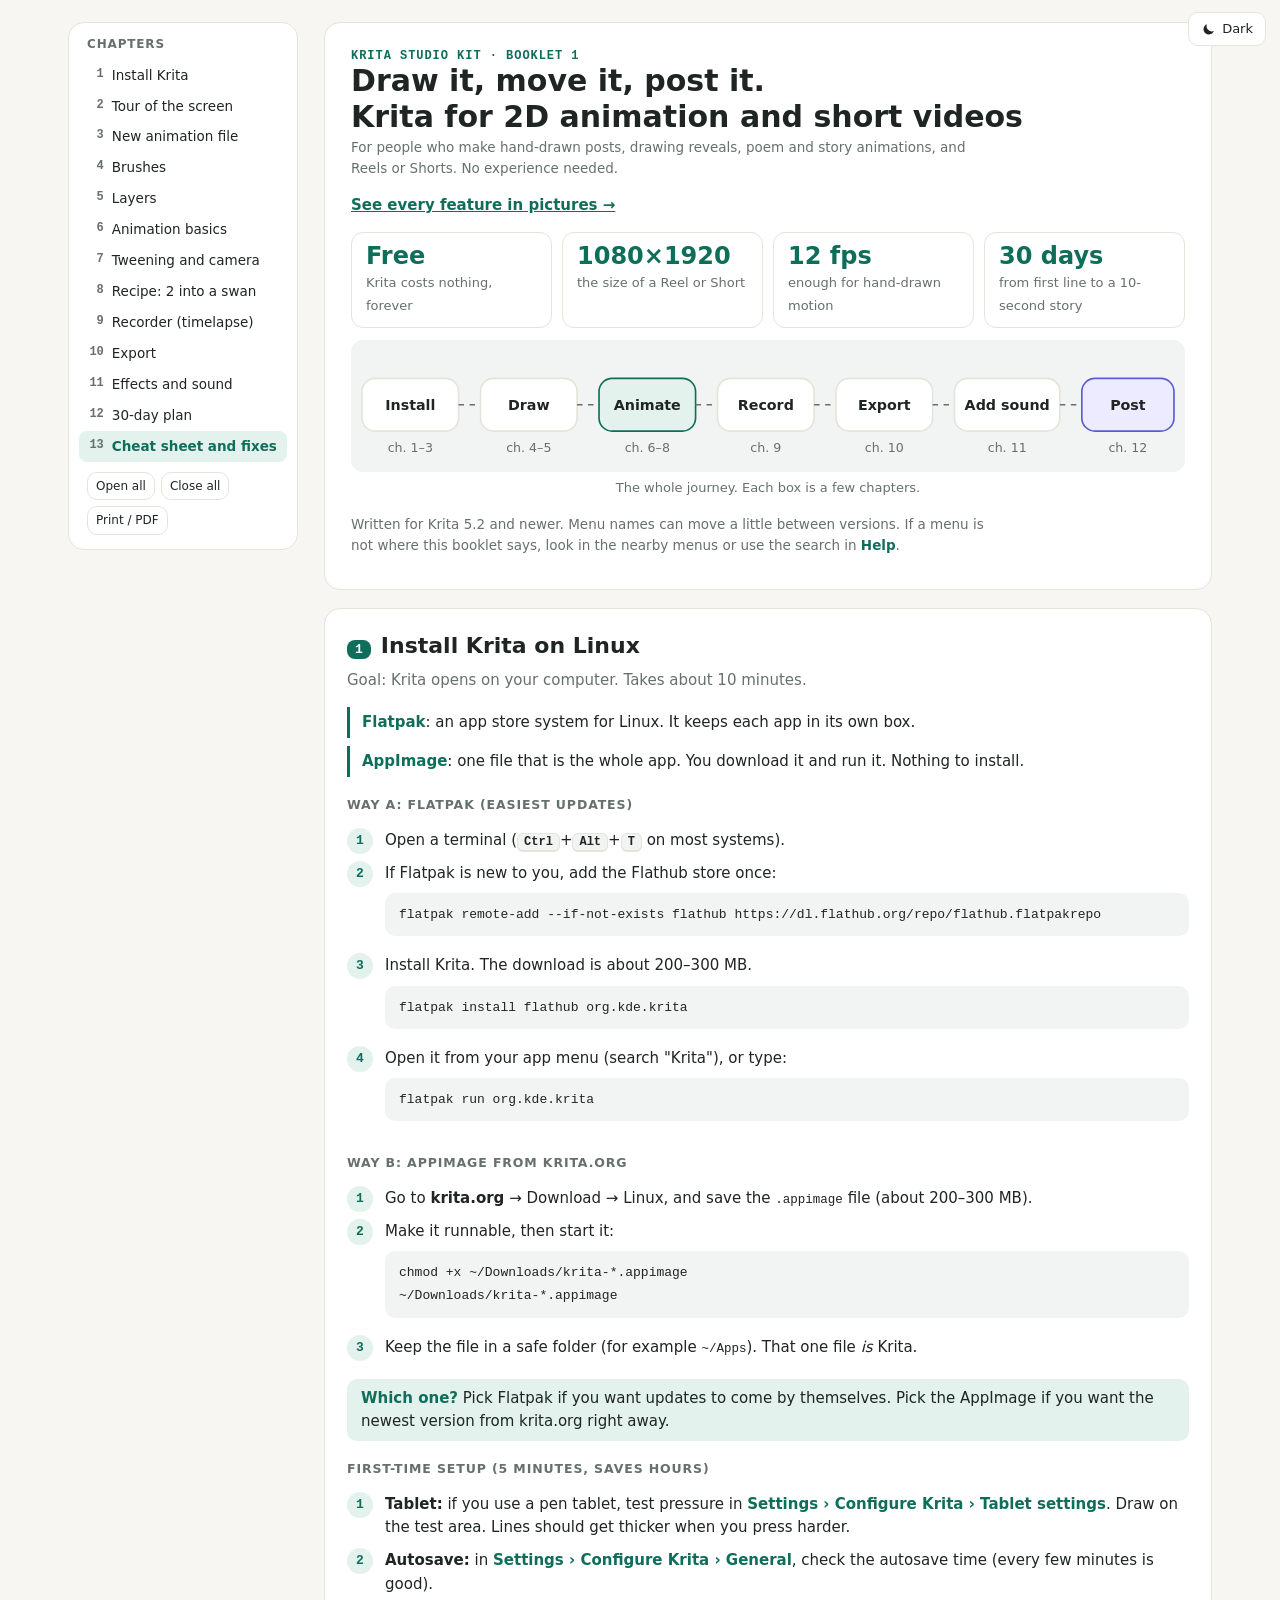
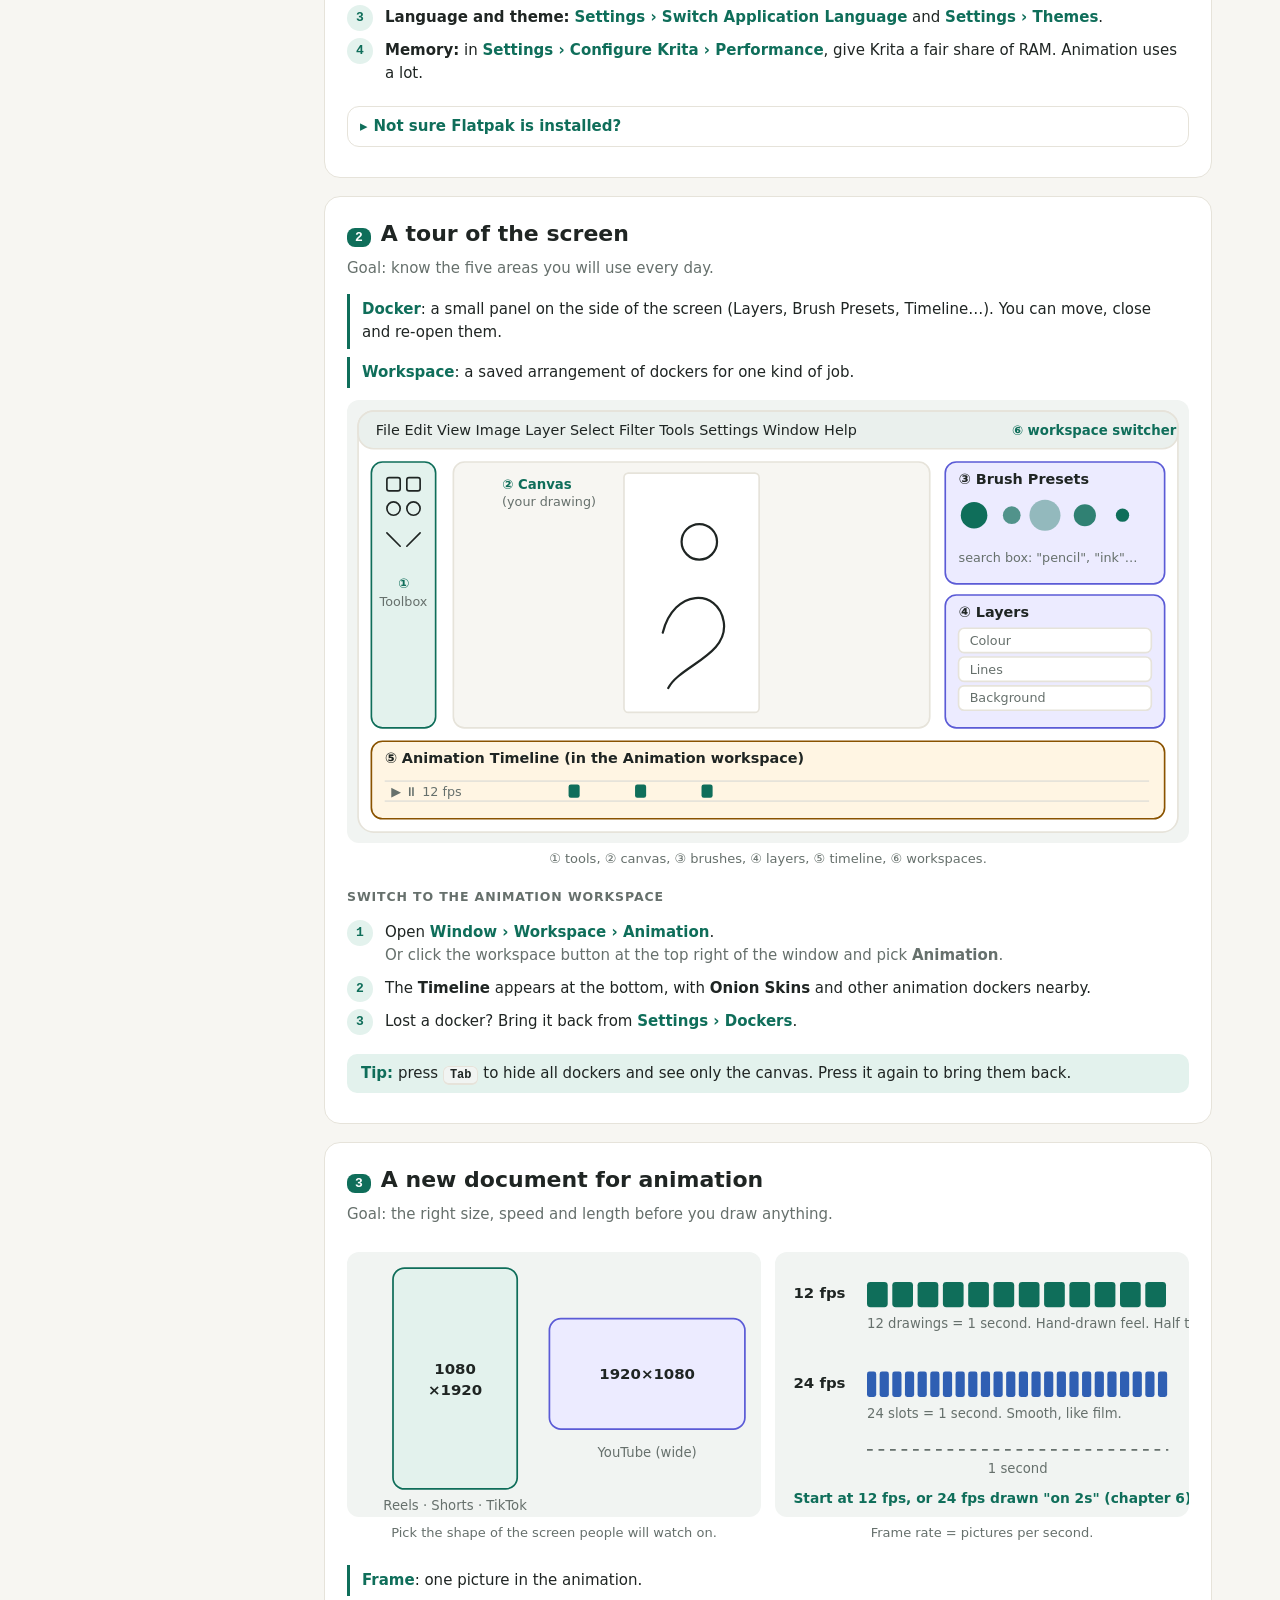
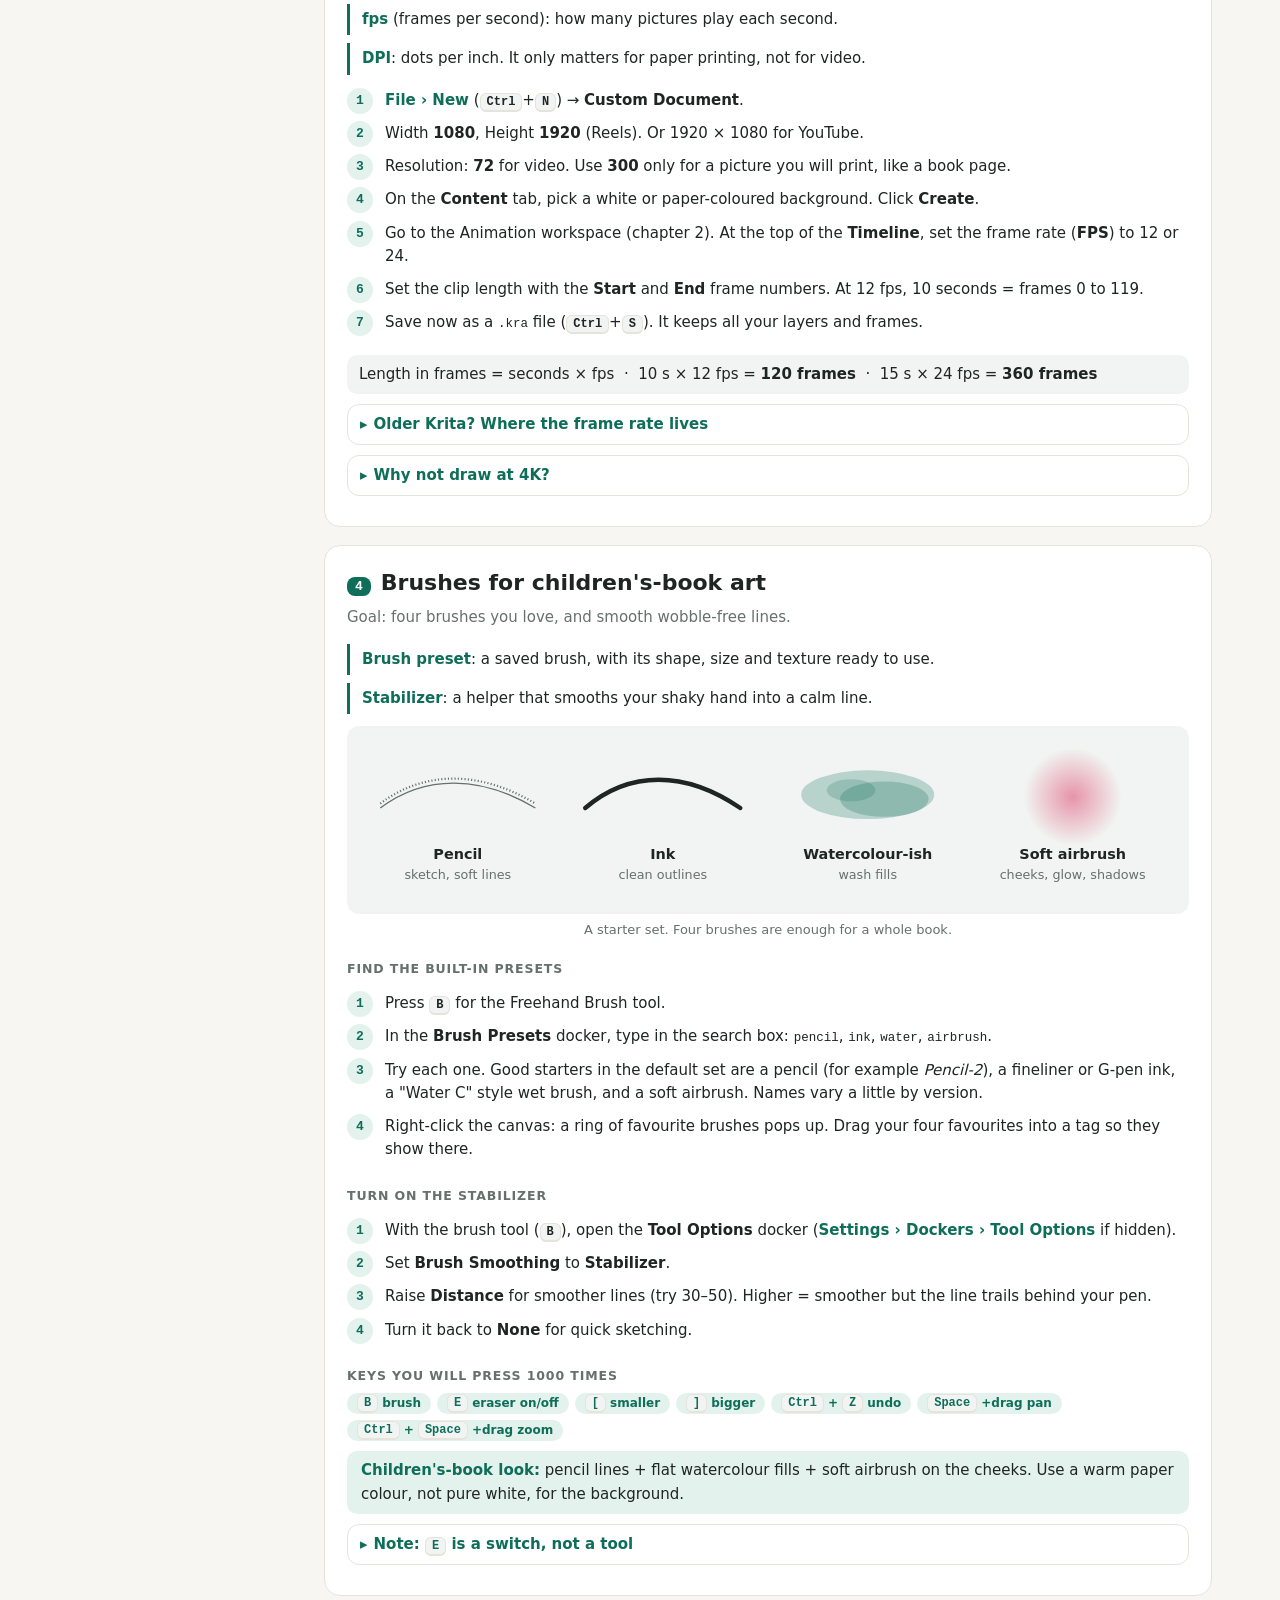
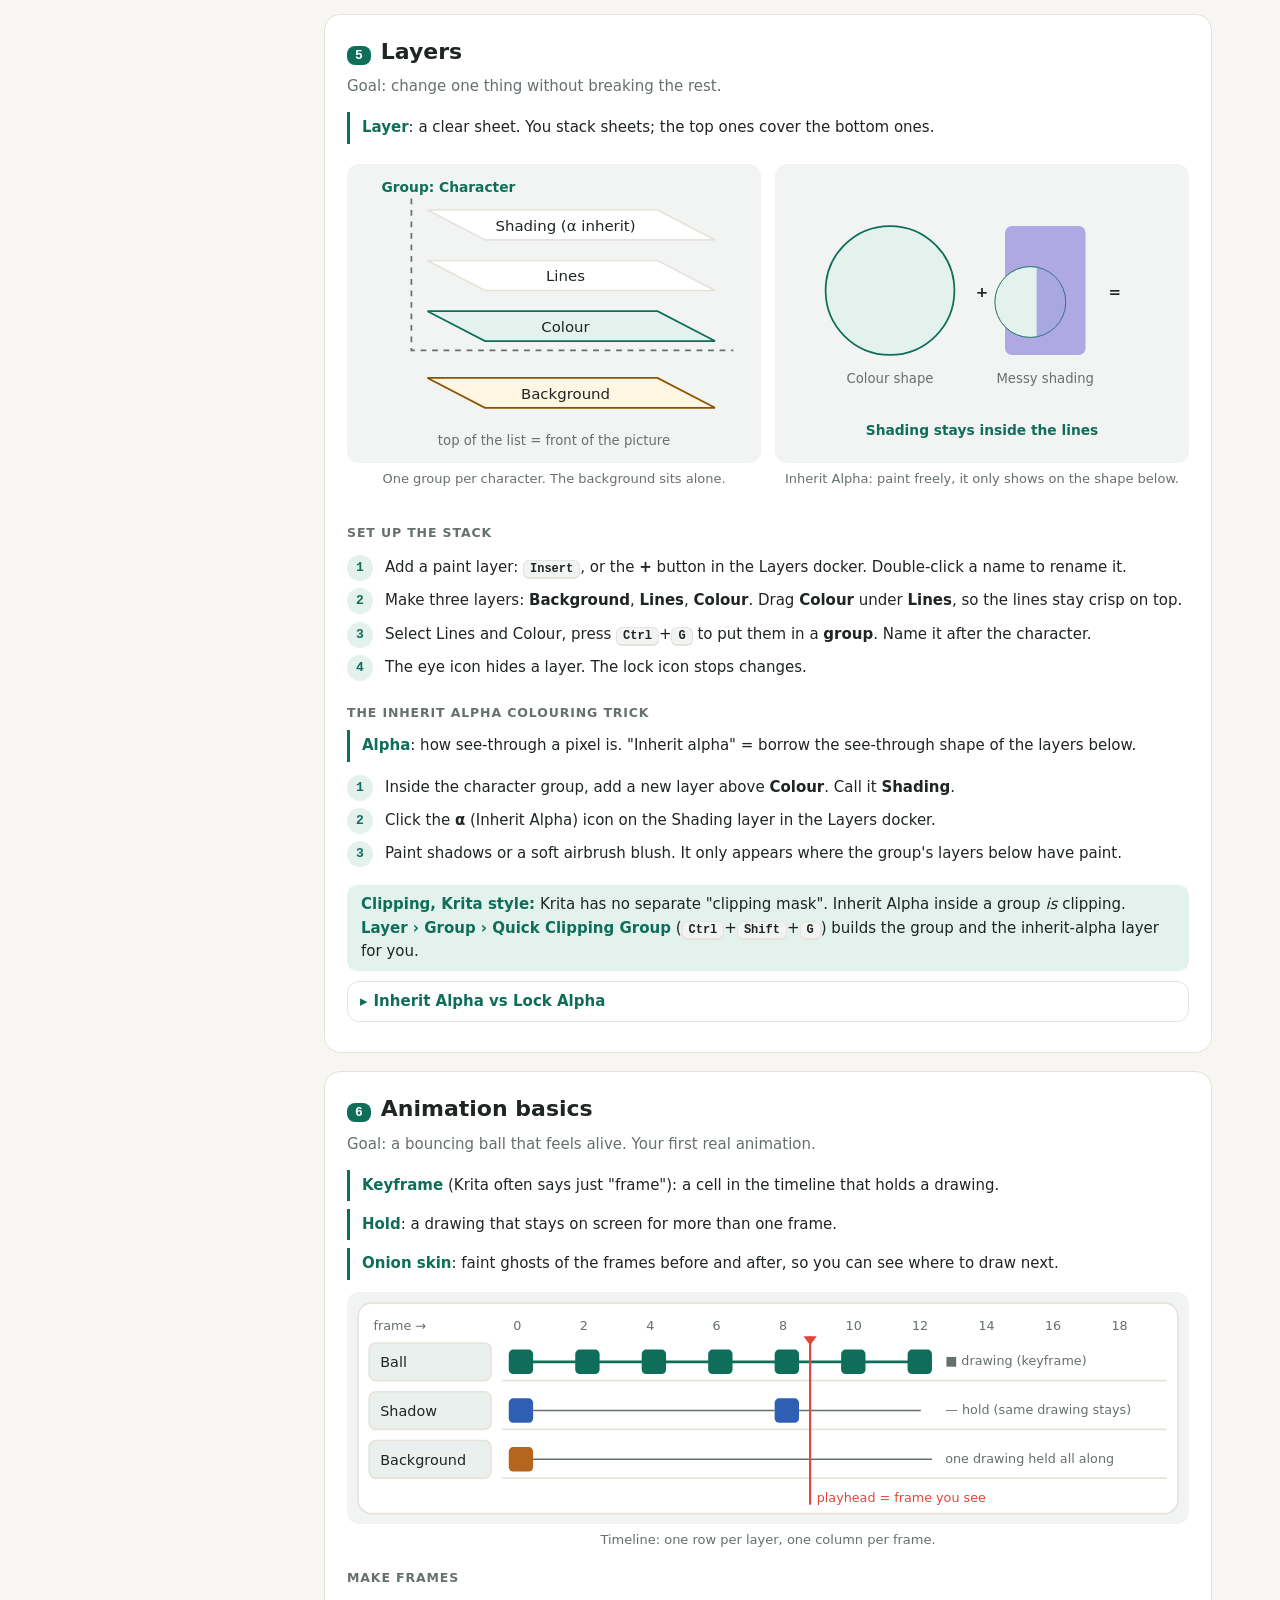
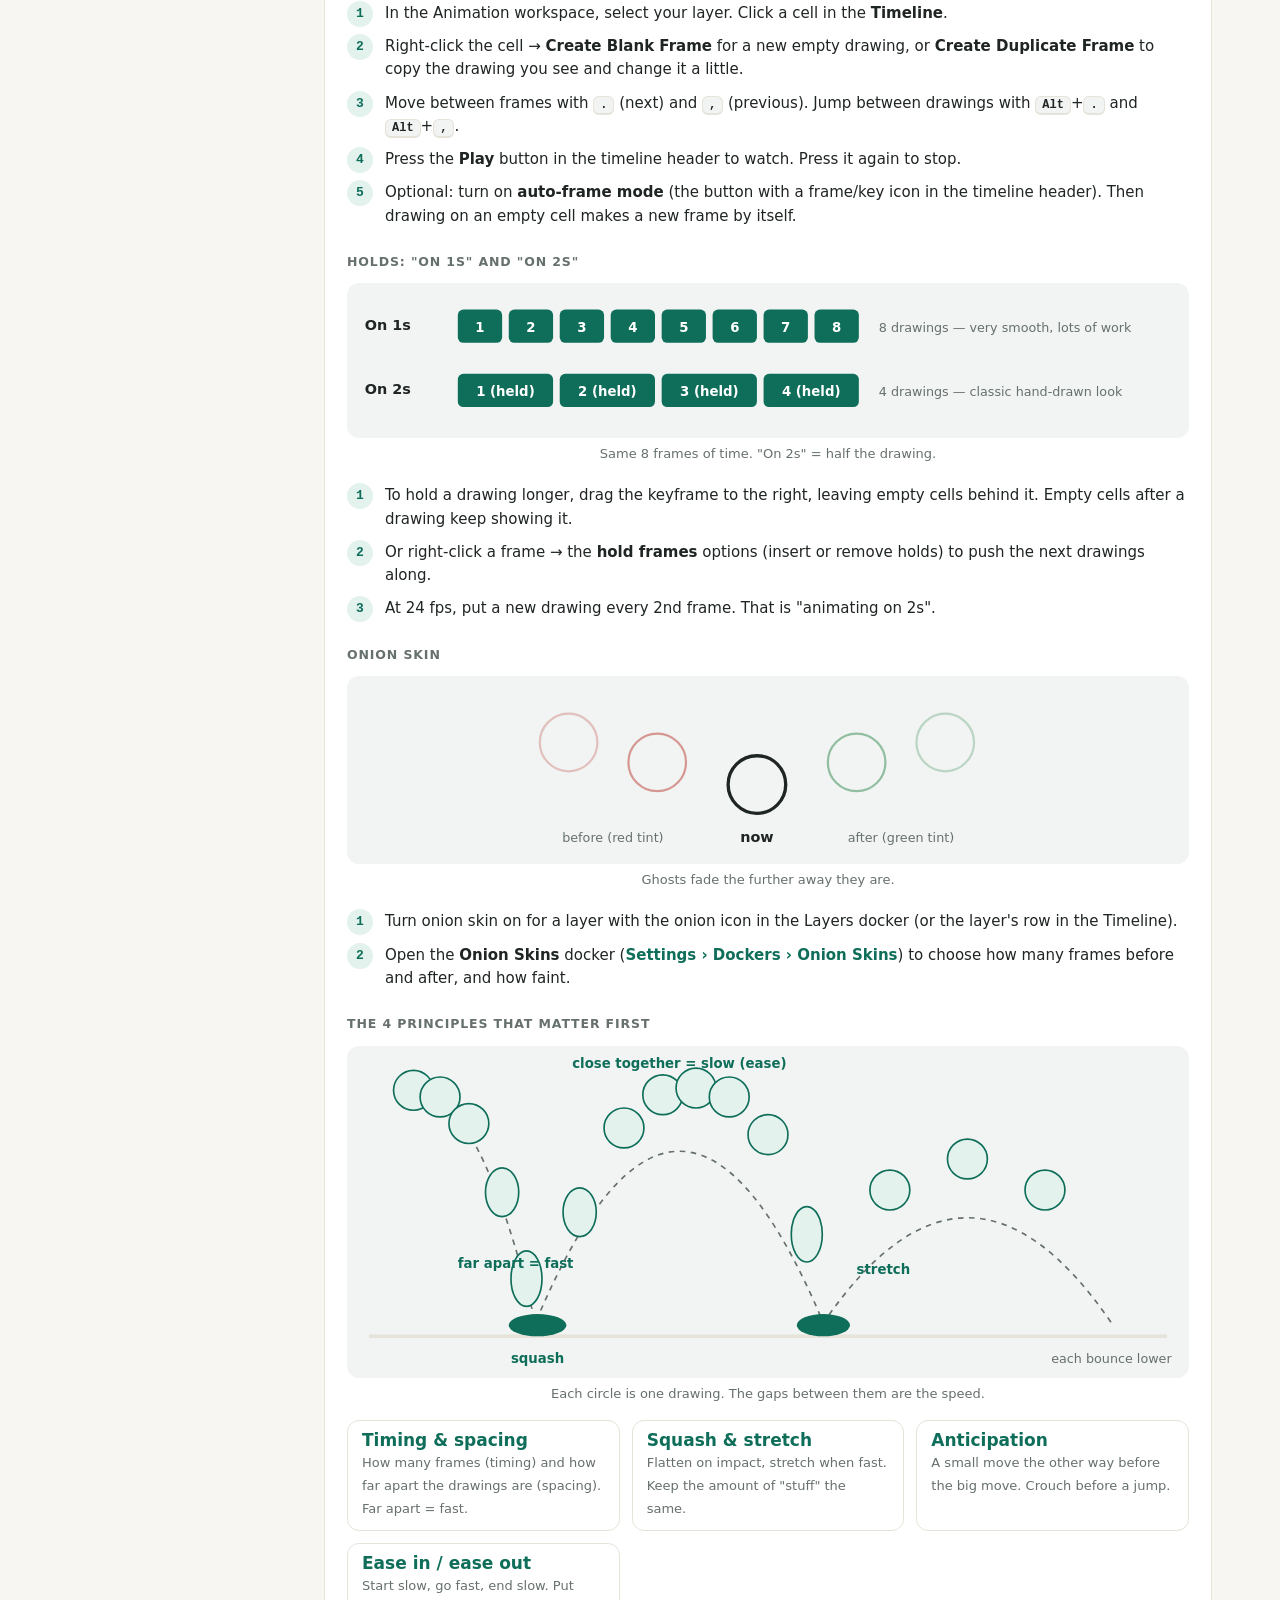
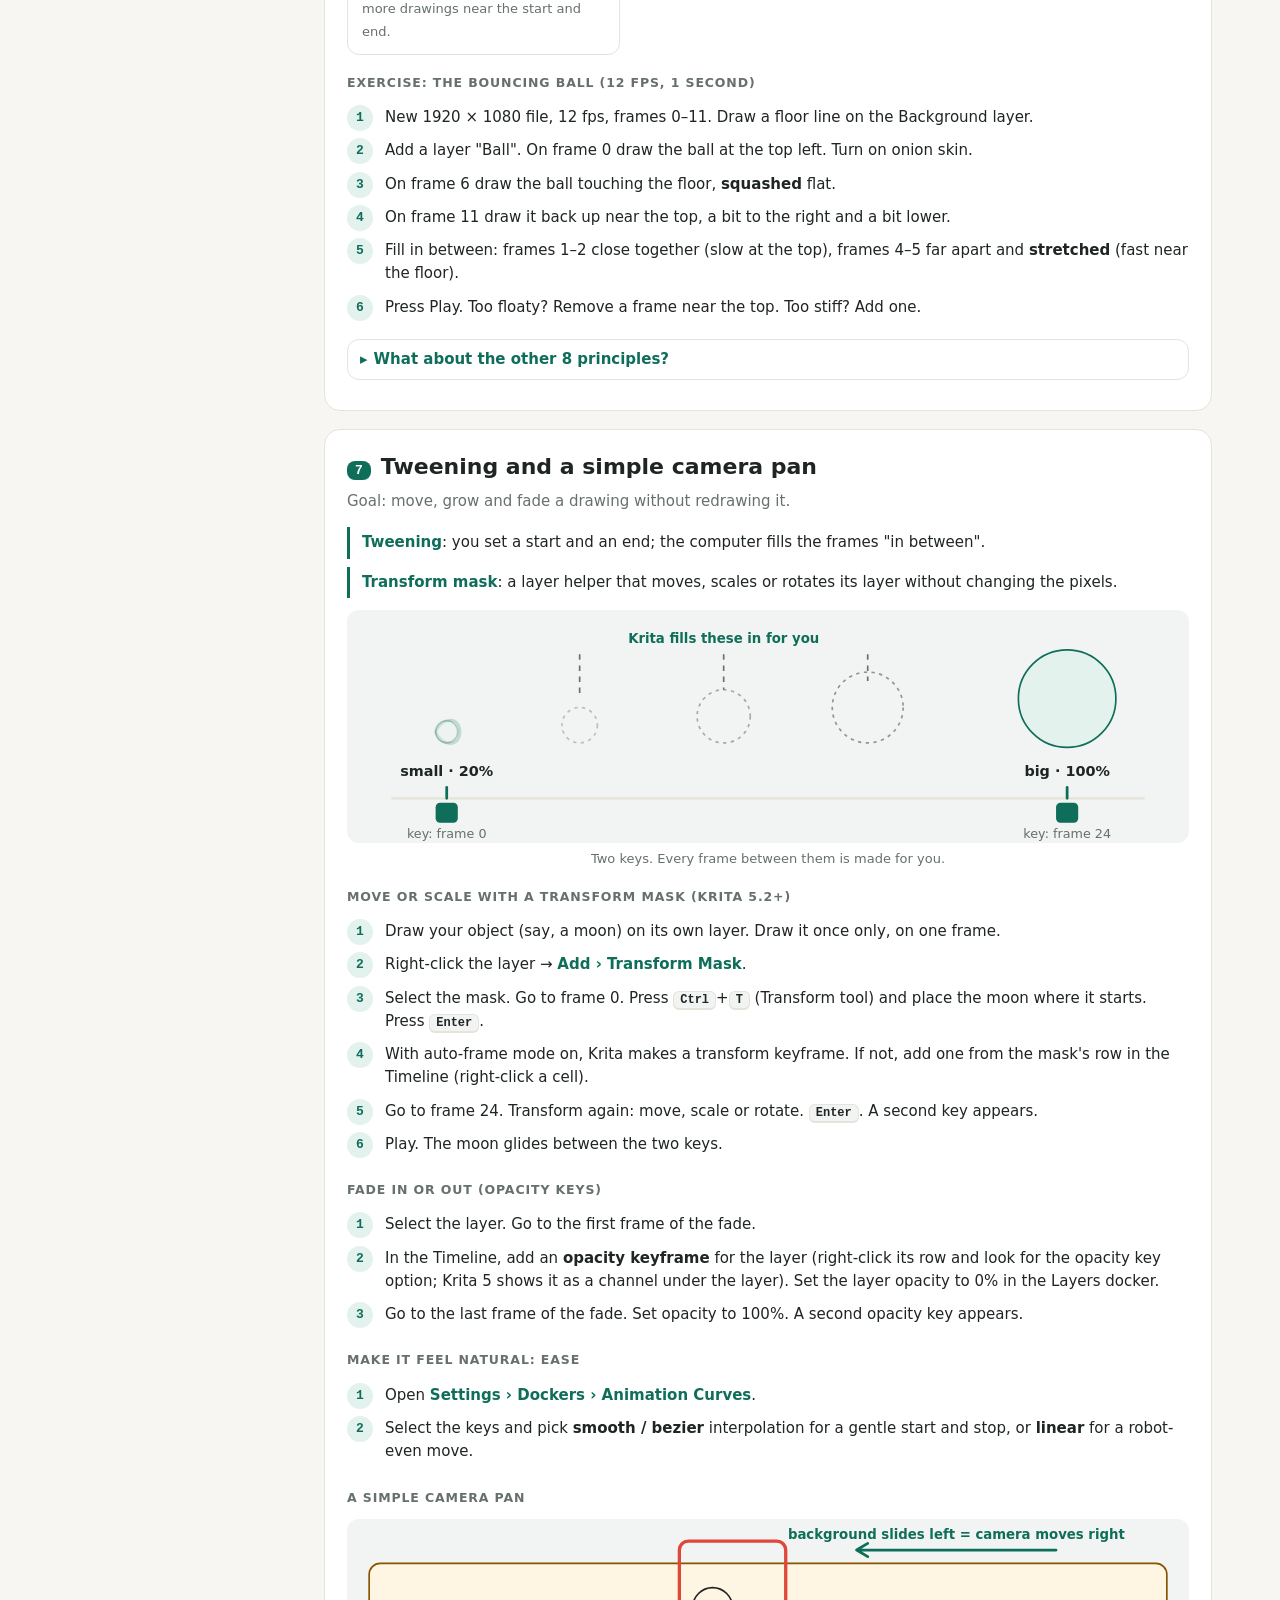
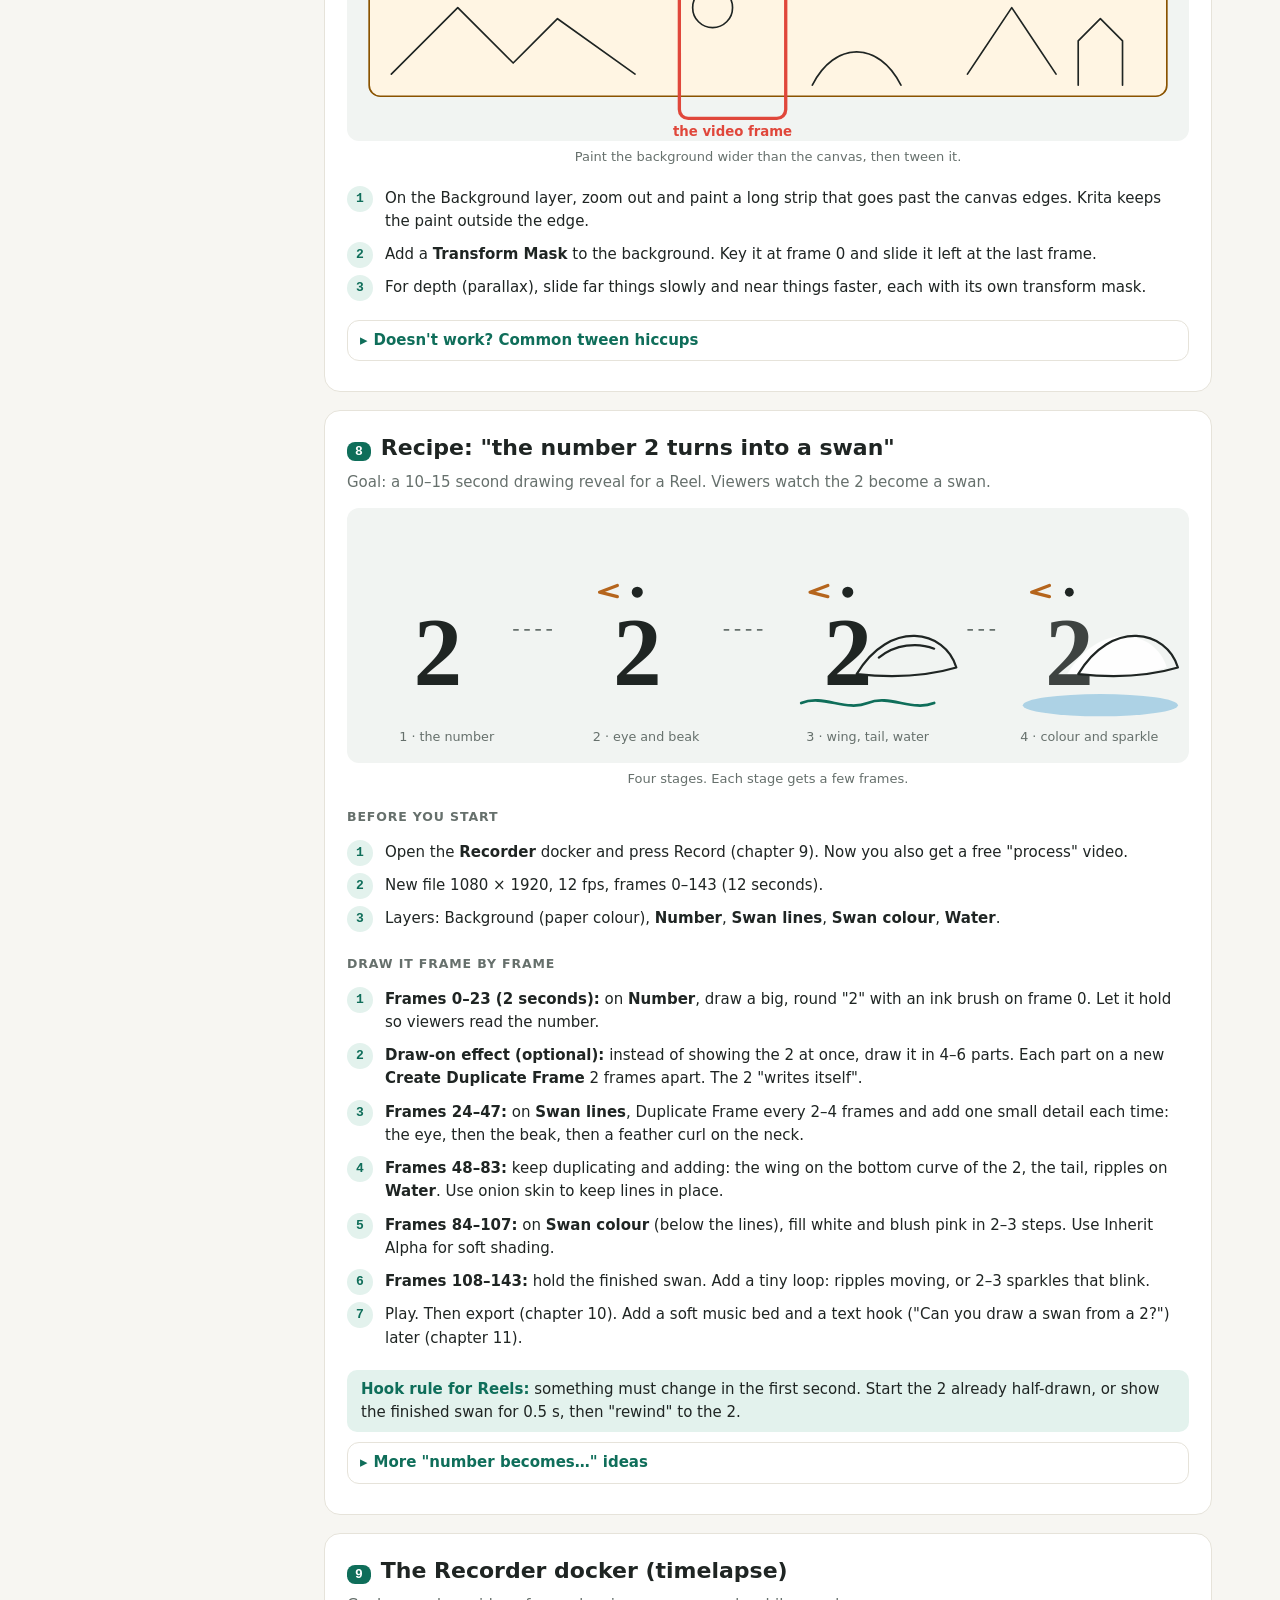
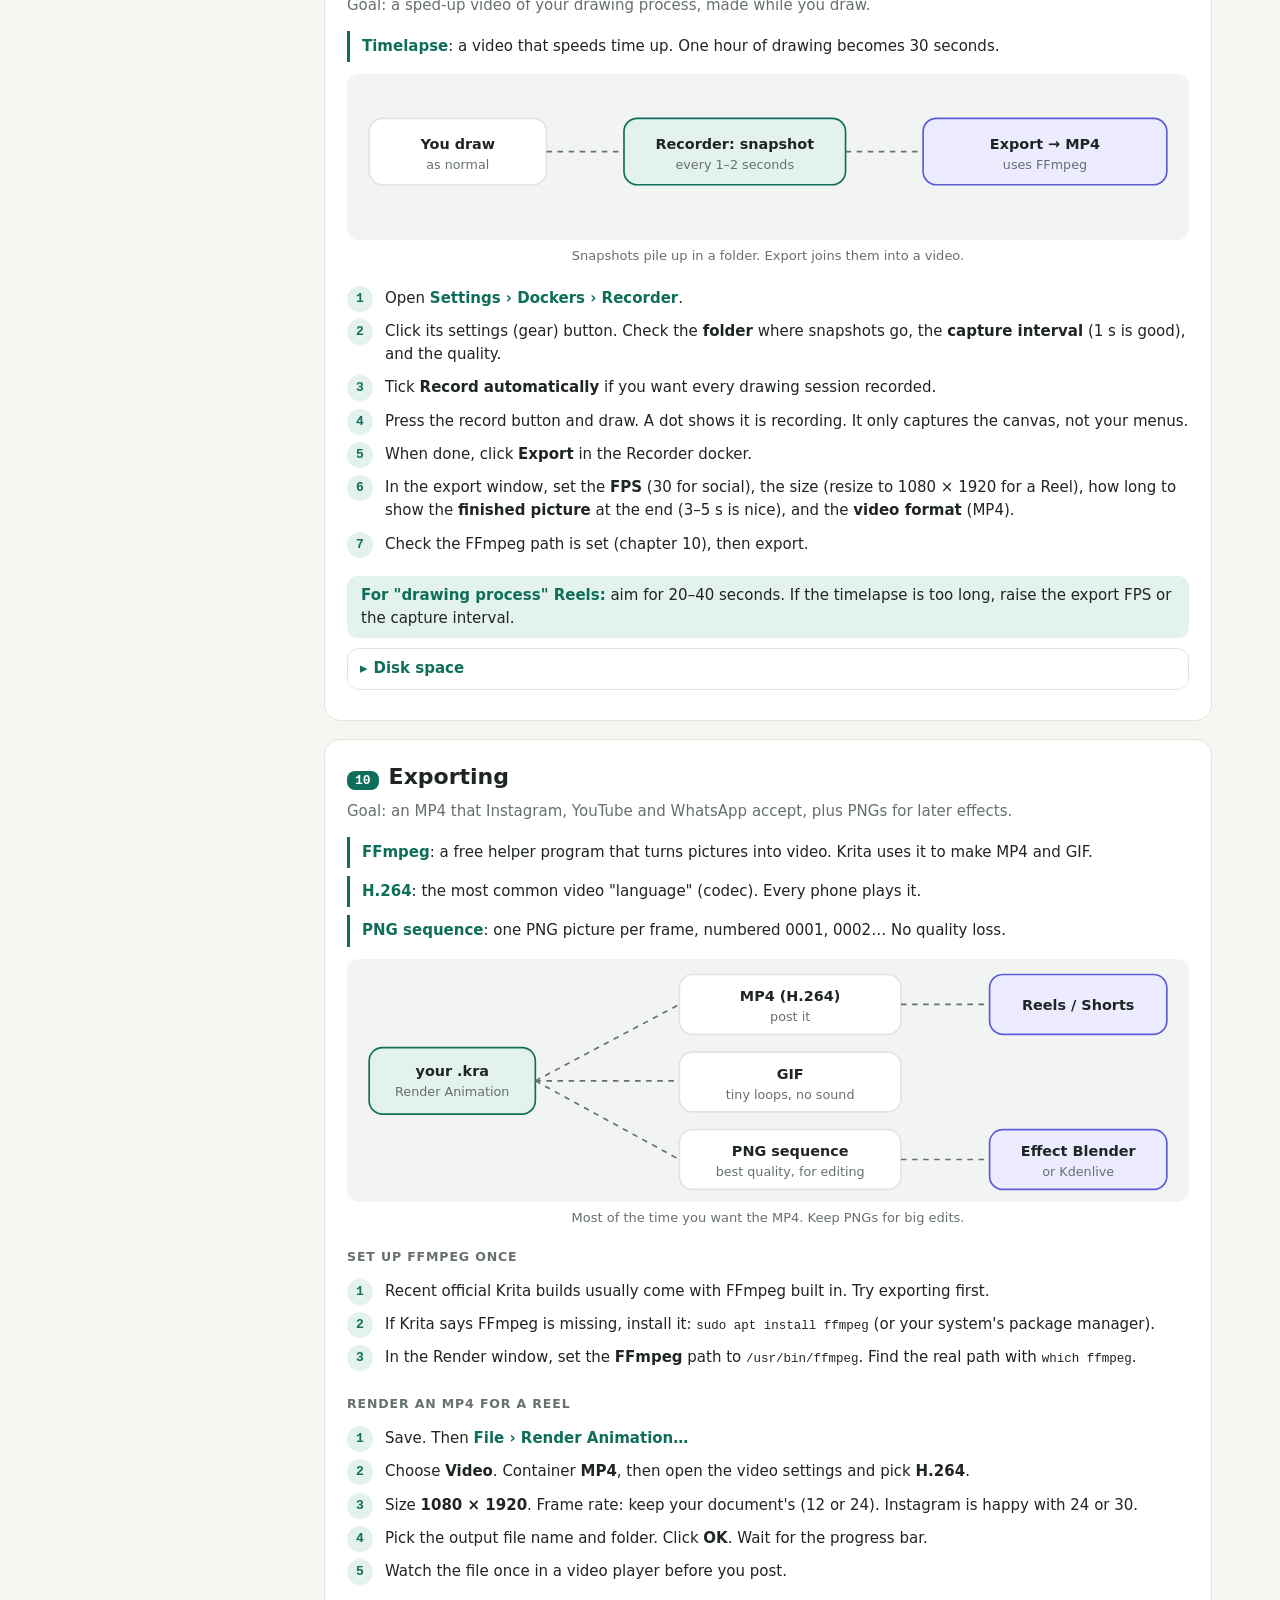
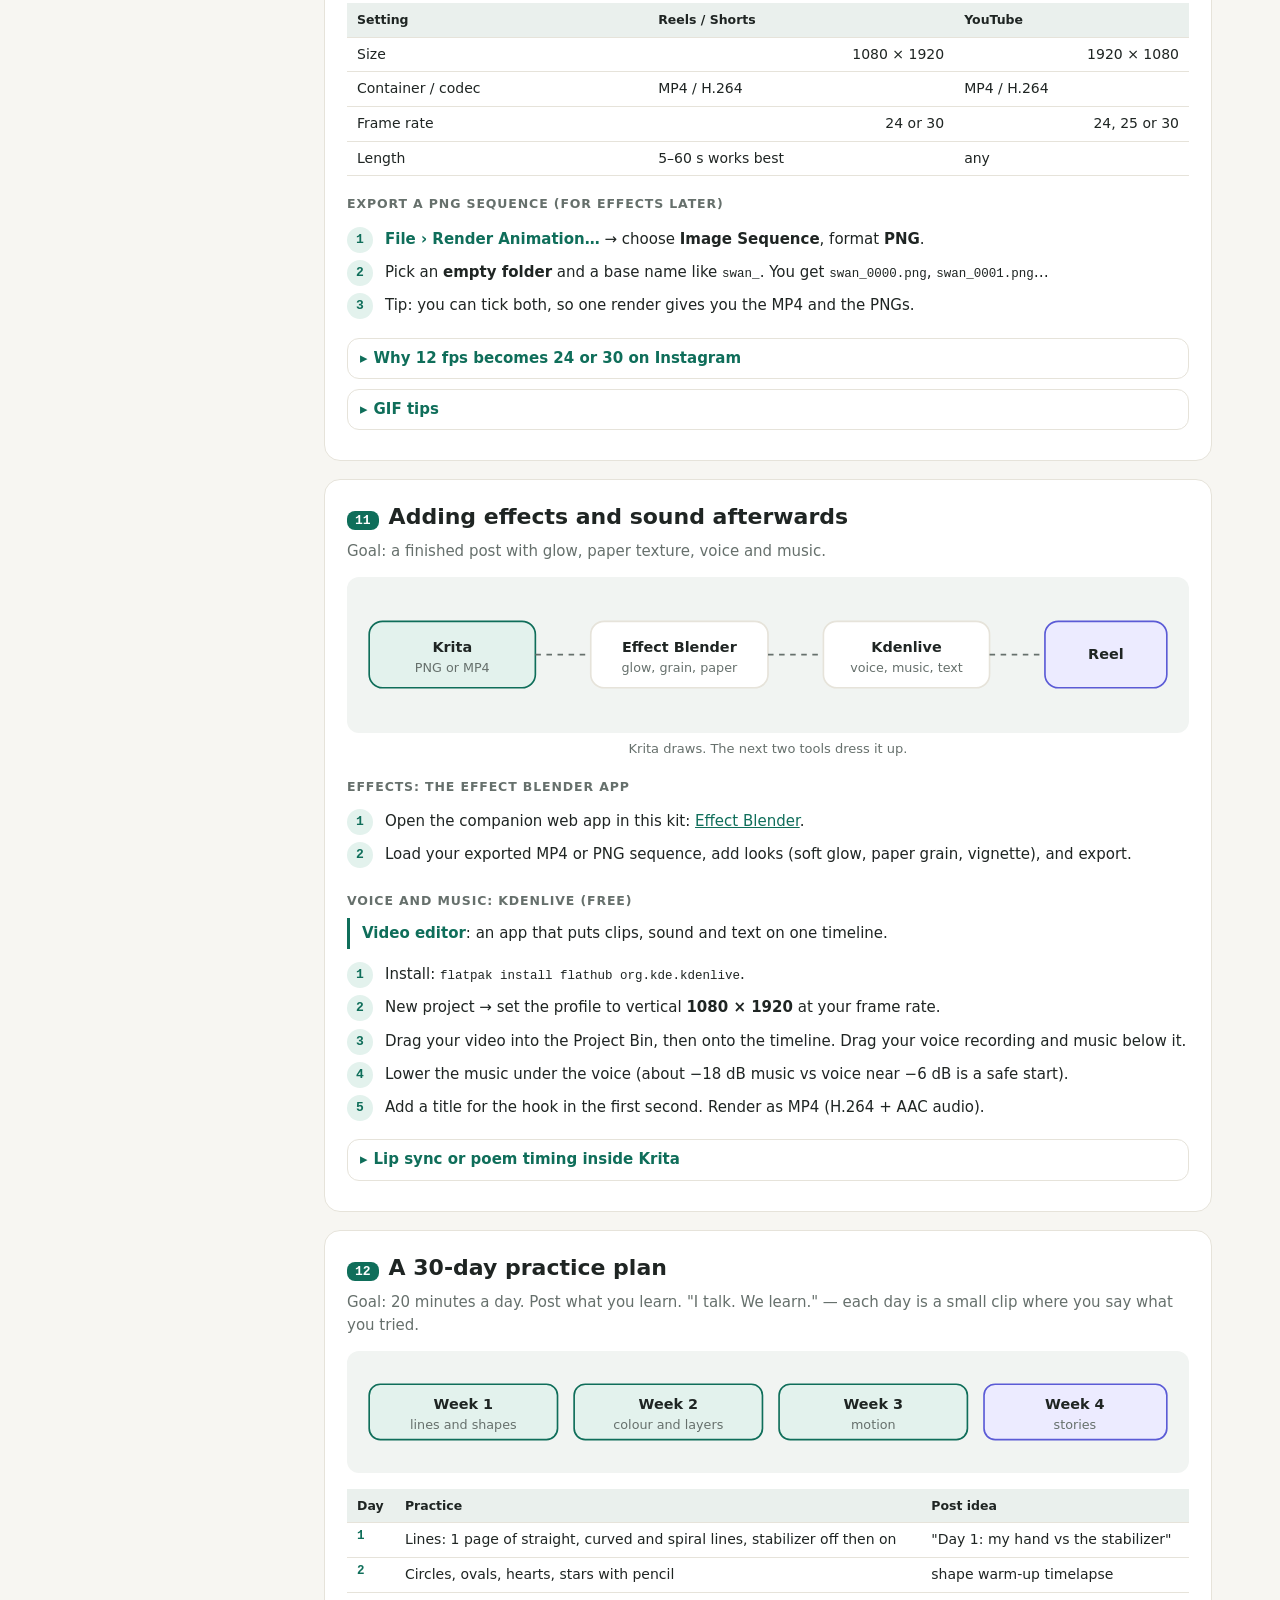
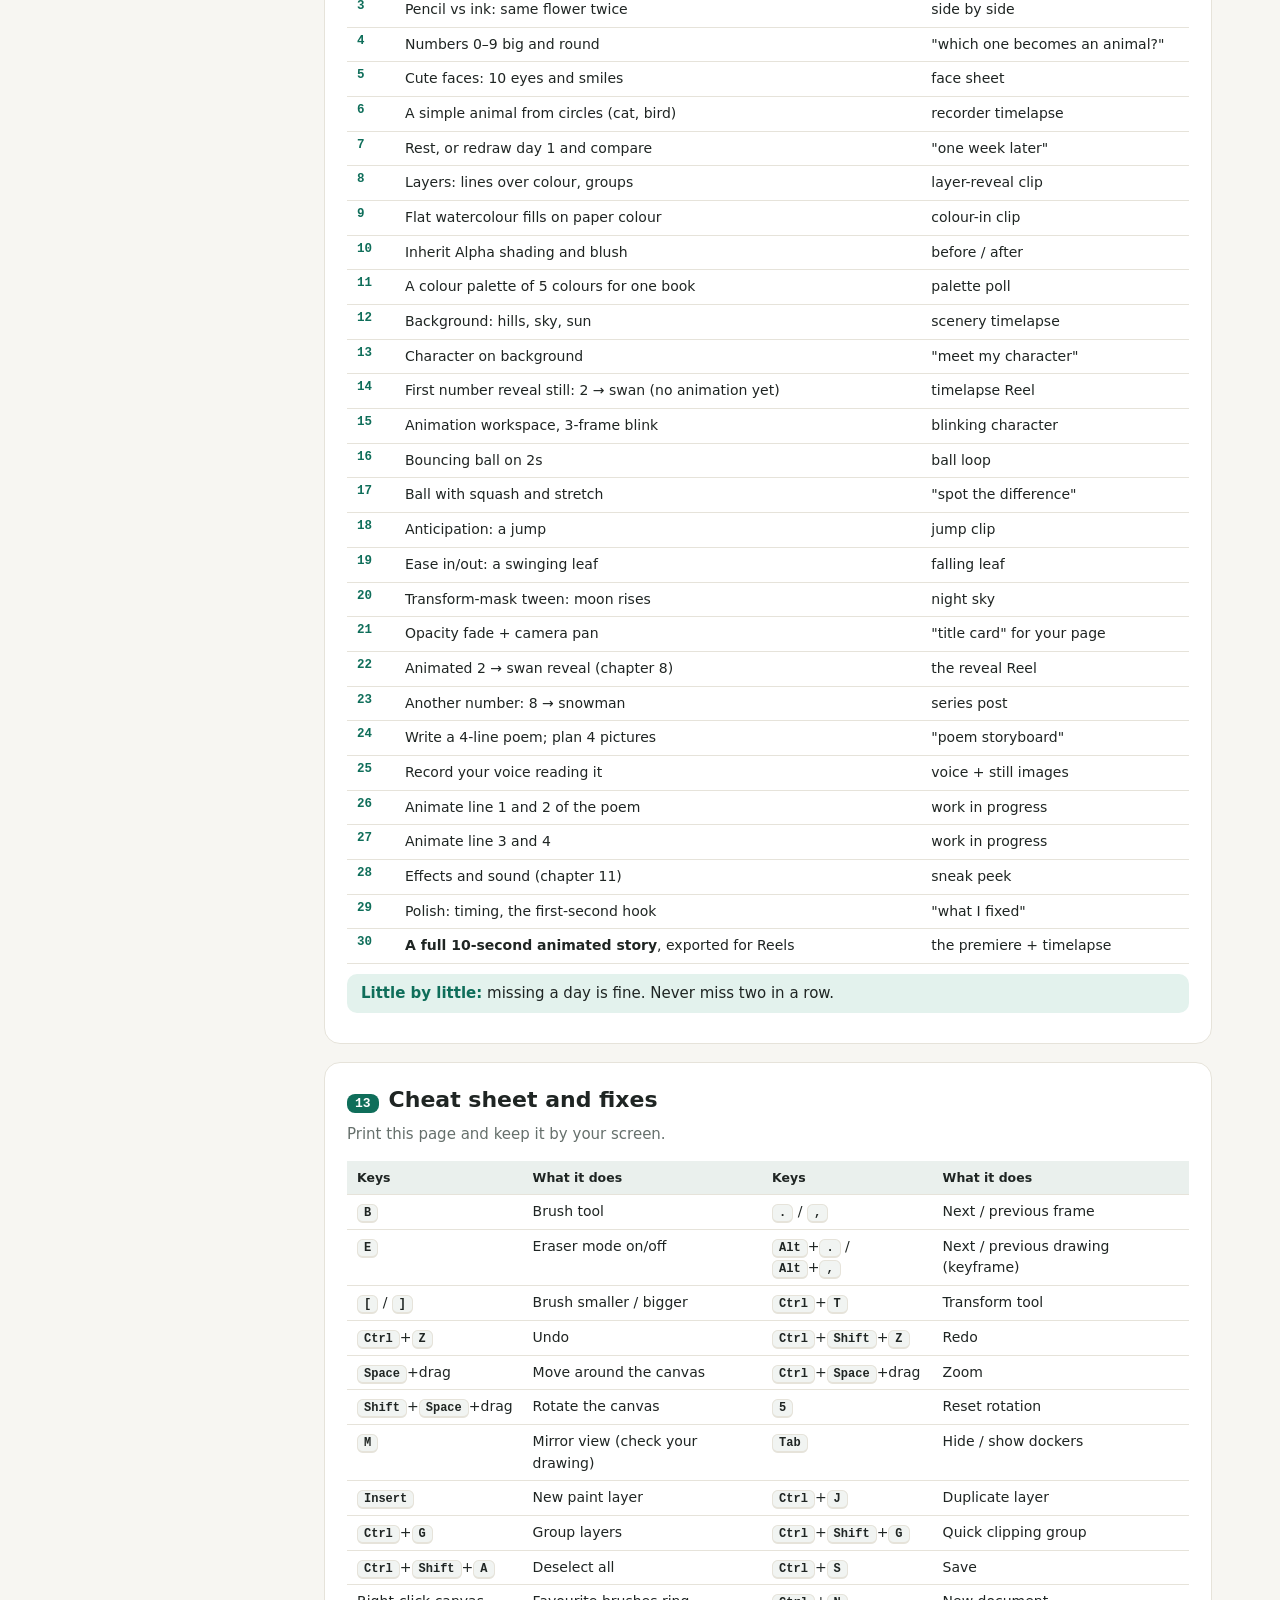
==== commit 7340e3d5: "Add Krita visual guide: every feature in real screenshots" ====
--- a/booklet/index.html
+++ b/booklet/index.html
@@ -264,6 +264,7 @@
   <div class="kicker">Krita Studio Kit · Booklet 1</div>
   <h1>Draw it, move it, post it.<br>Krita for 2D animation and short videos</h1>
   <p class="sub">For people who make hand-drawn posts, drawing reveals, poem and story animations, and Reels or Shorts. No experience needed.</p>
+  <p><a href="../visual-guide/"><b>See every feature in pictures →</b></a></p>
   <div class="tiles">
     <div class="tile"><b>Free</b><span>Krita costs nothing, forever</span></div>
     <div class="tile"><b>1080×1920</b><span>the size of a Reel or Short</span></div>
